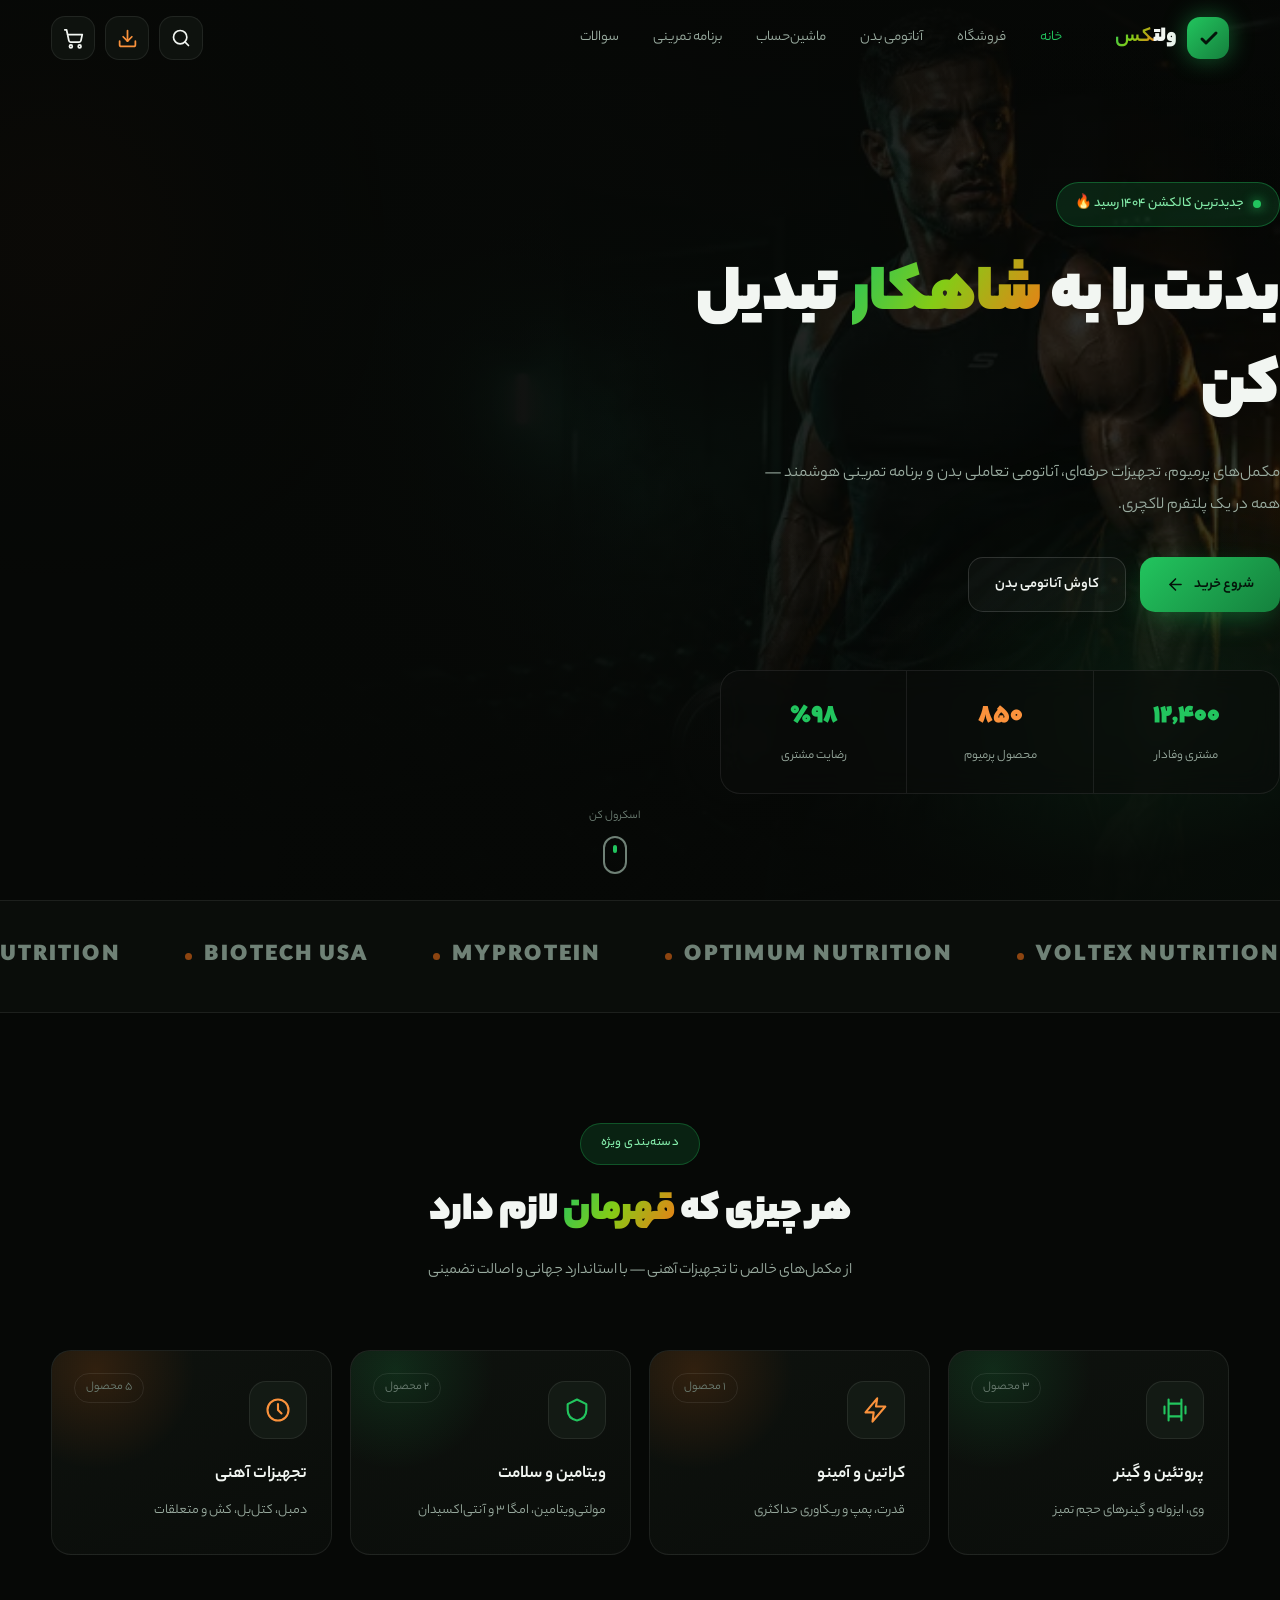
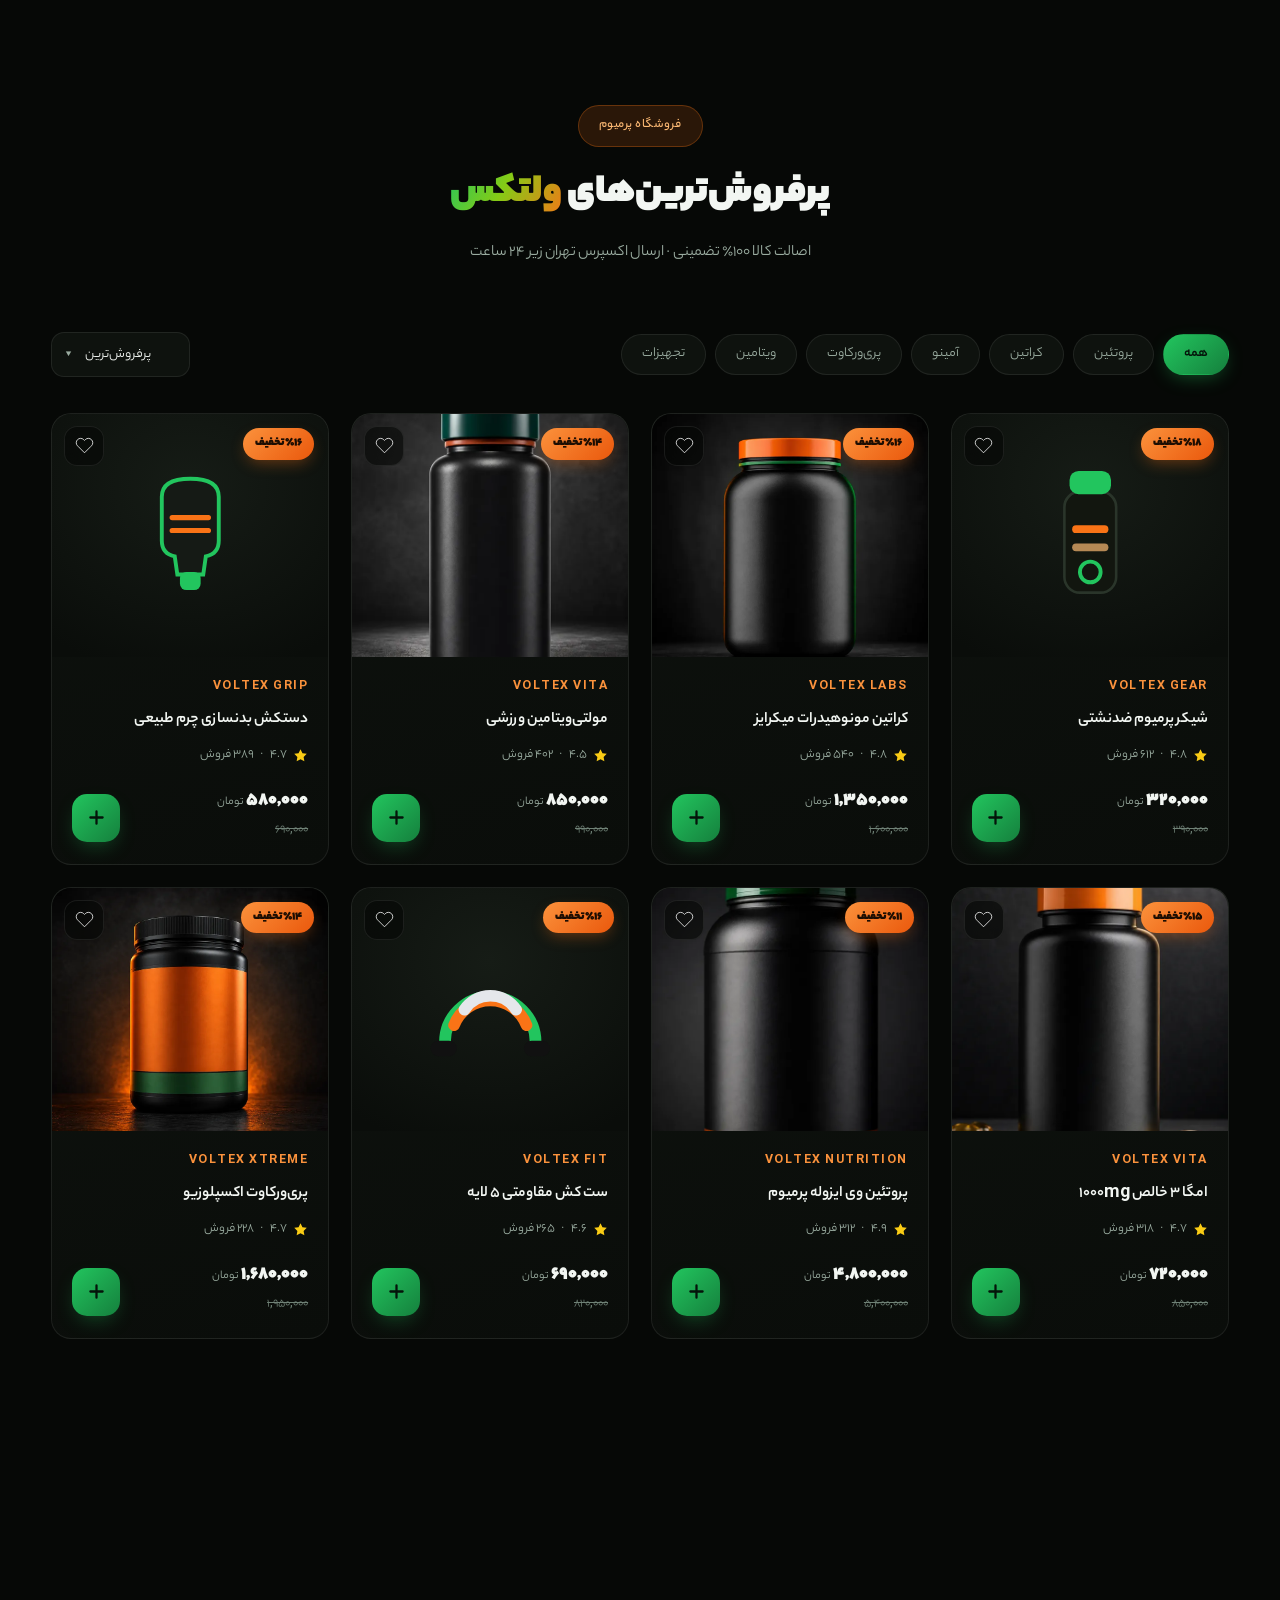
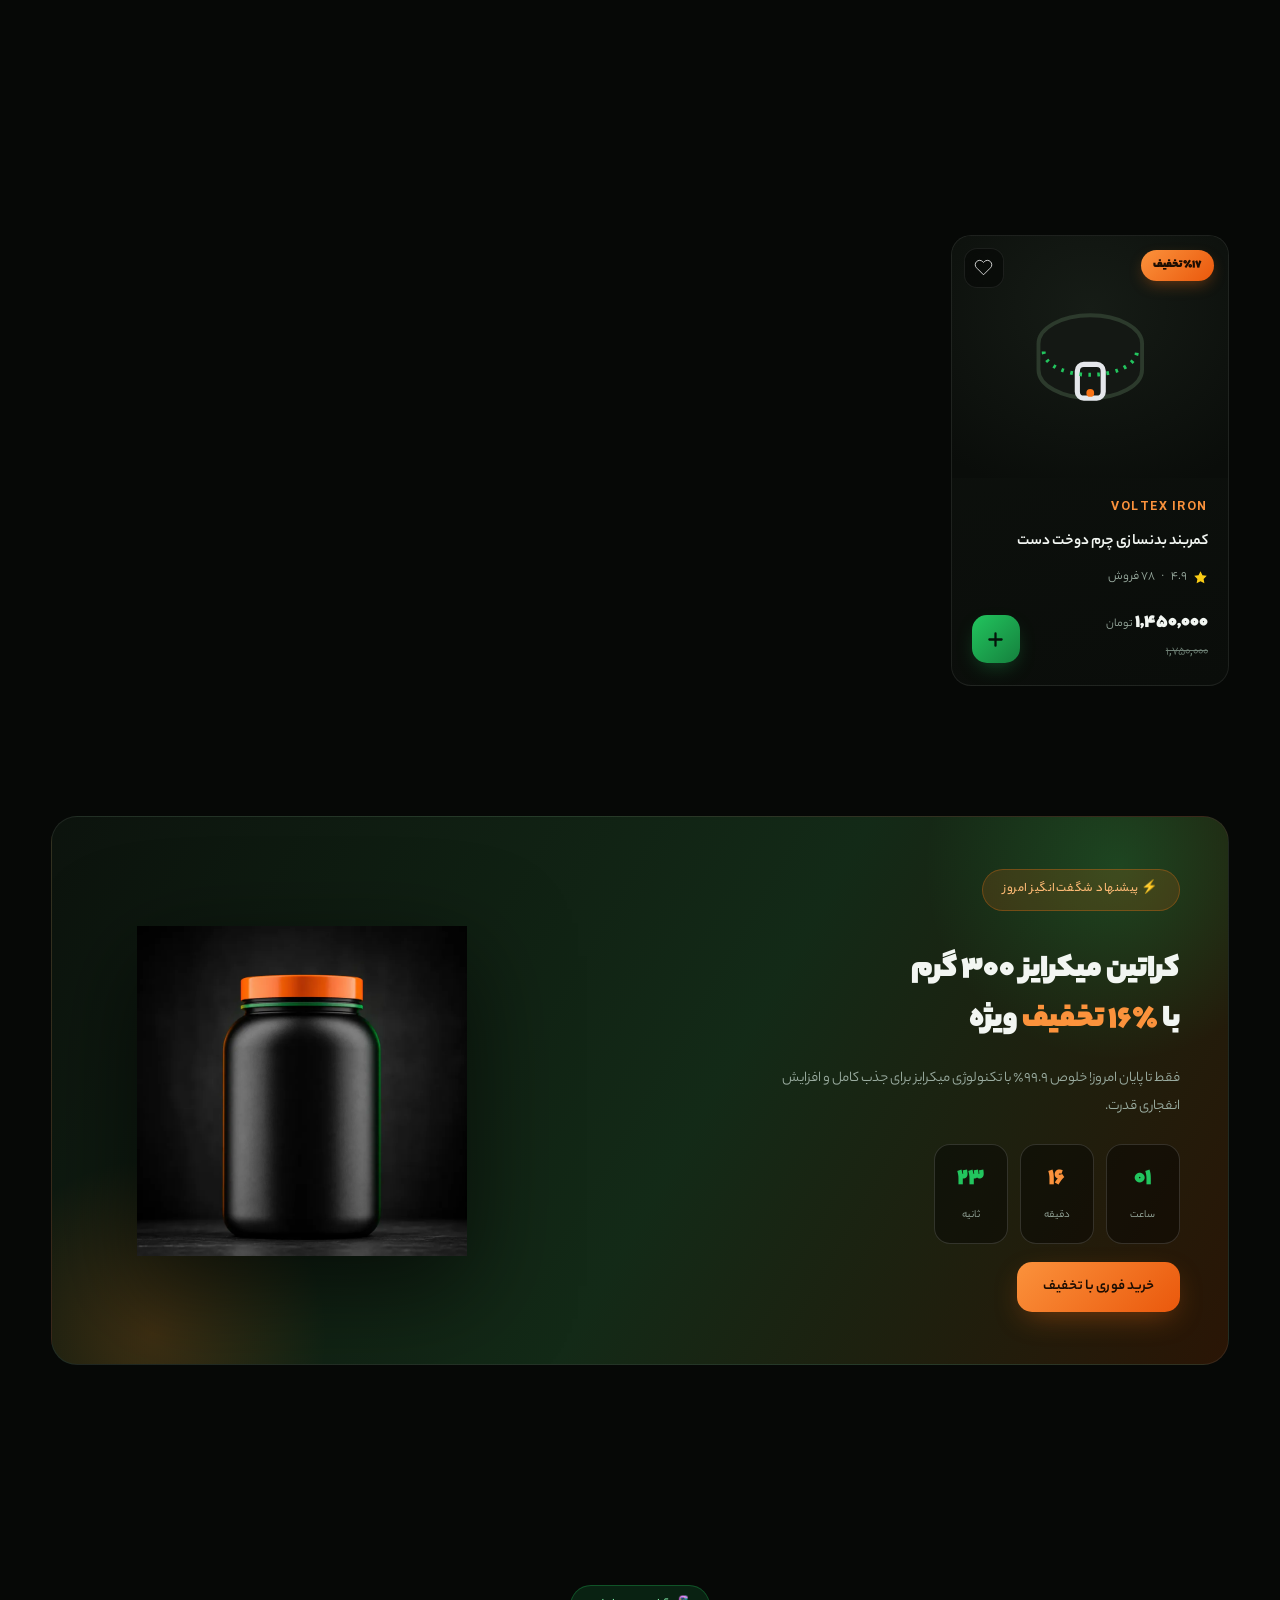
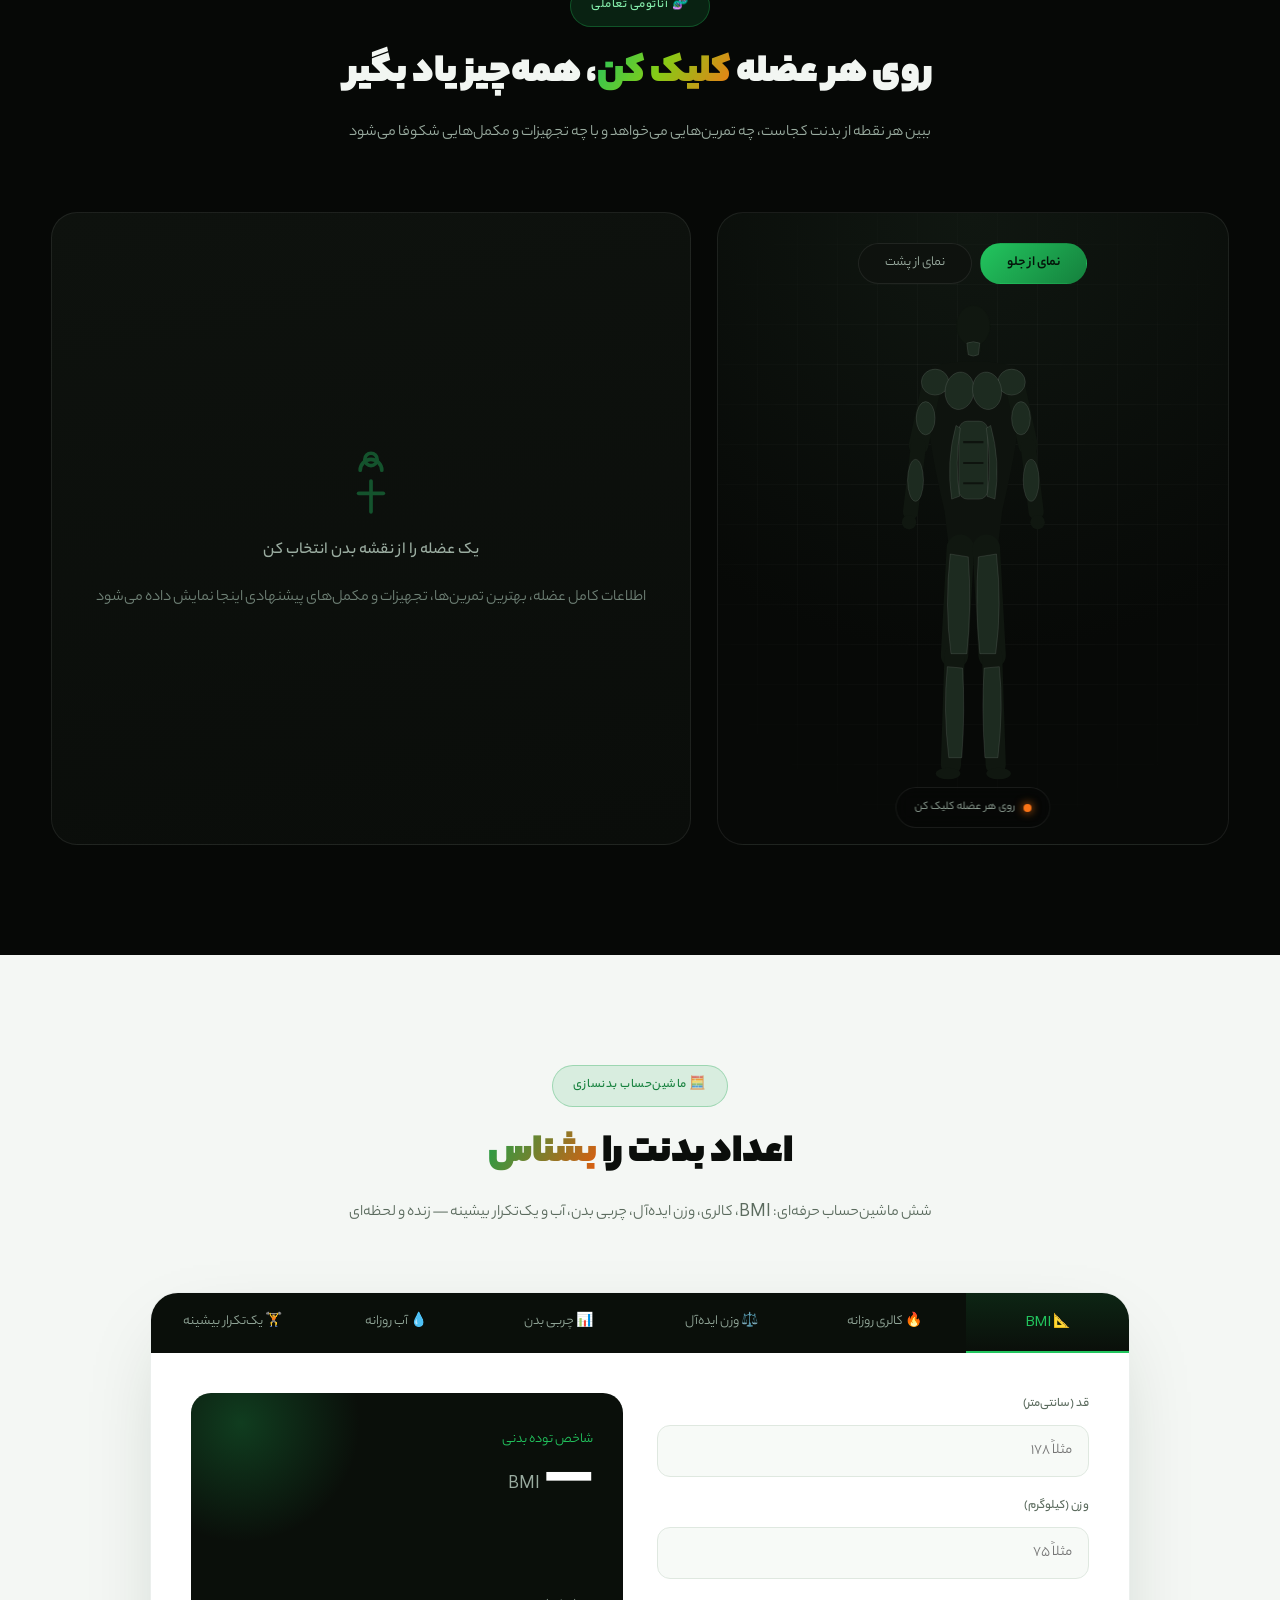
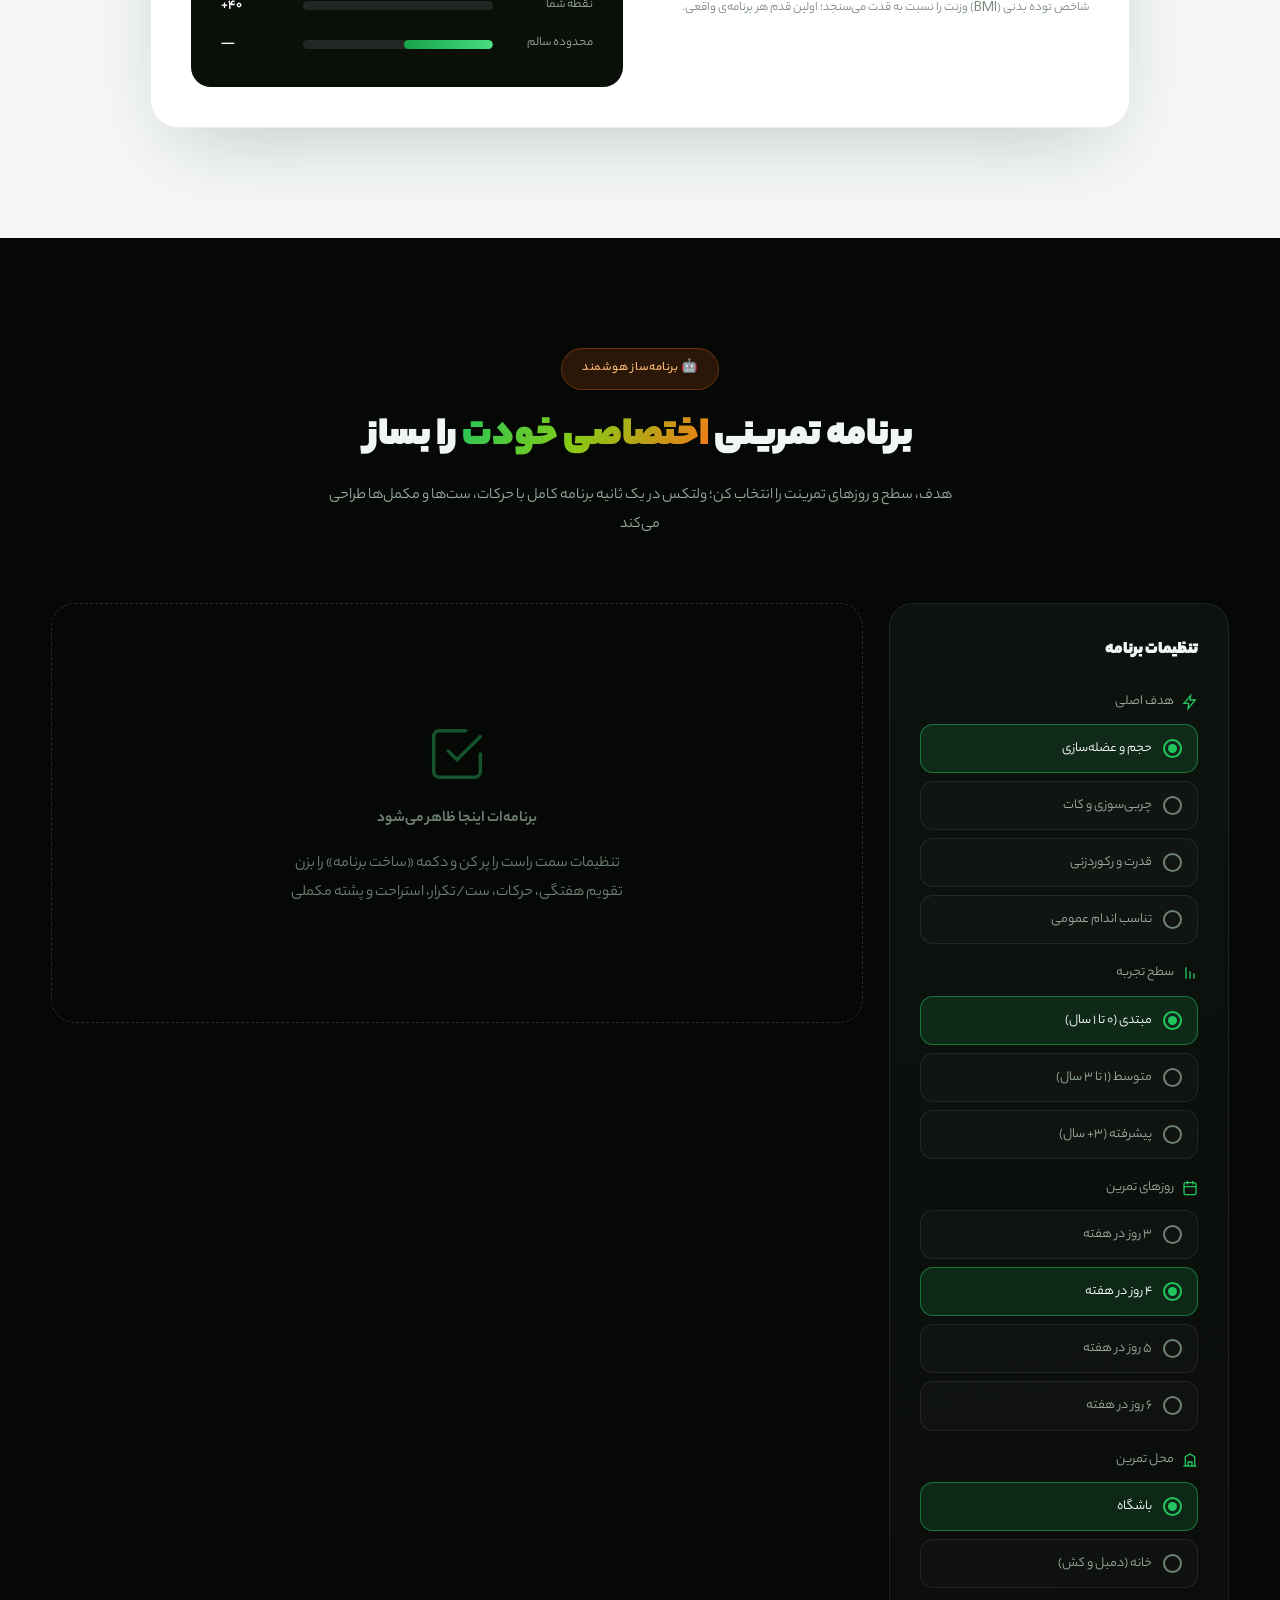
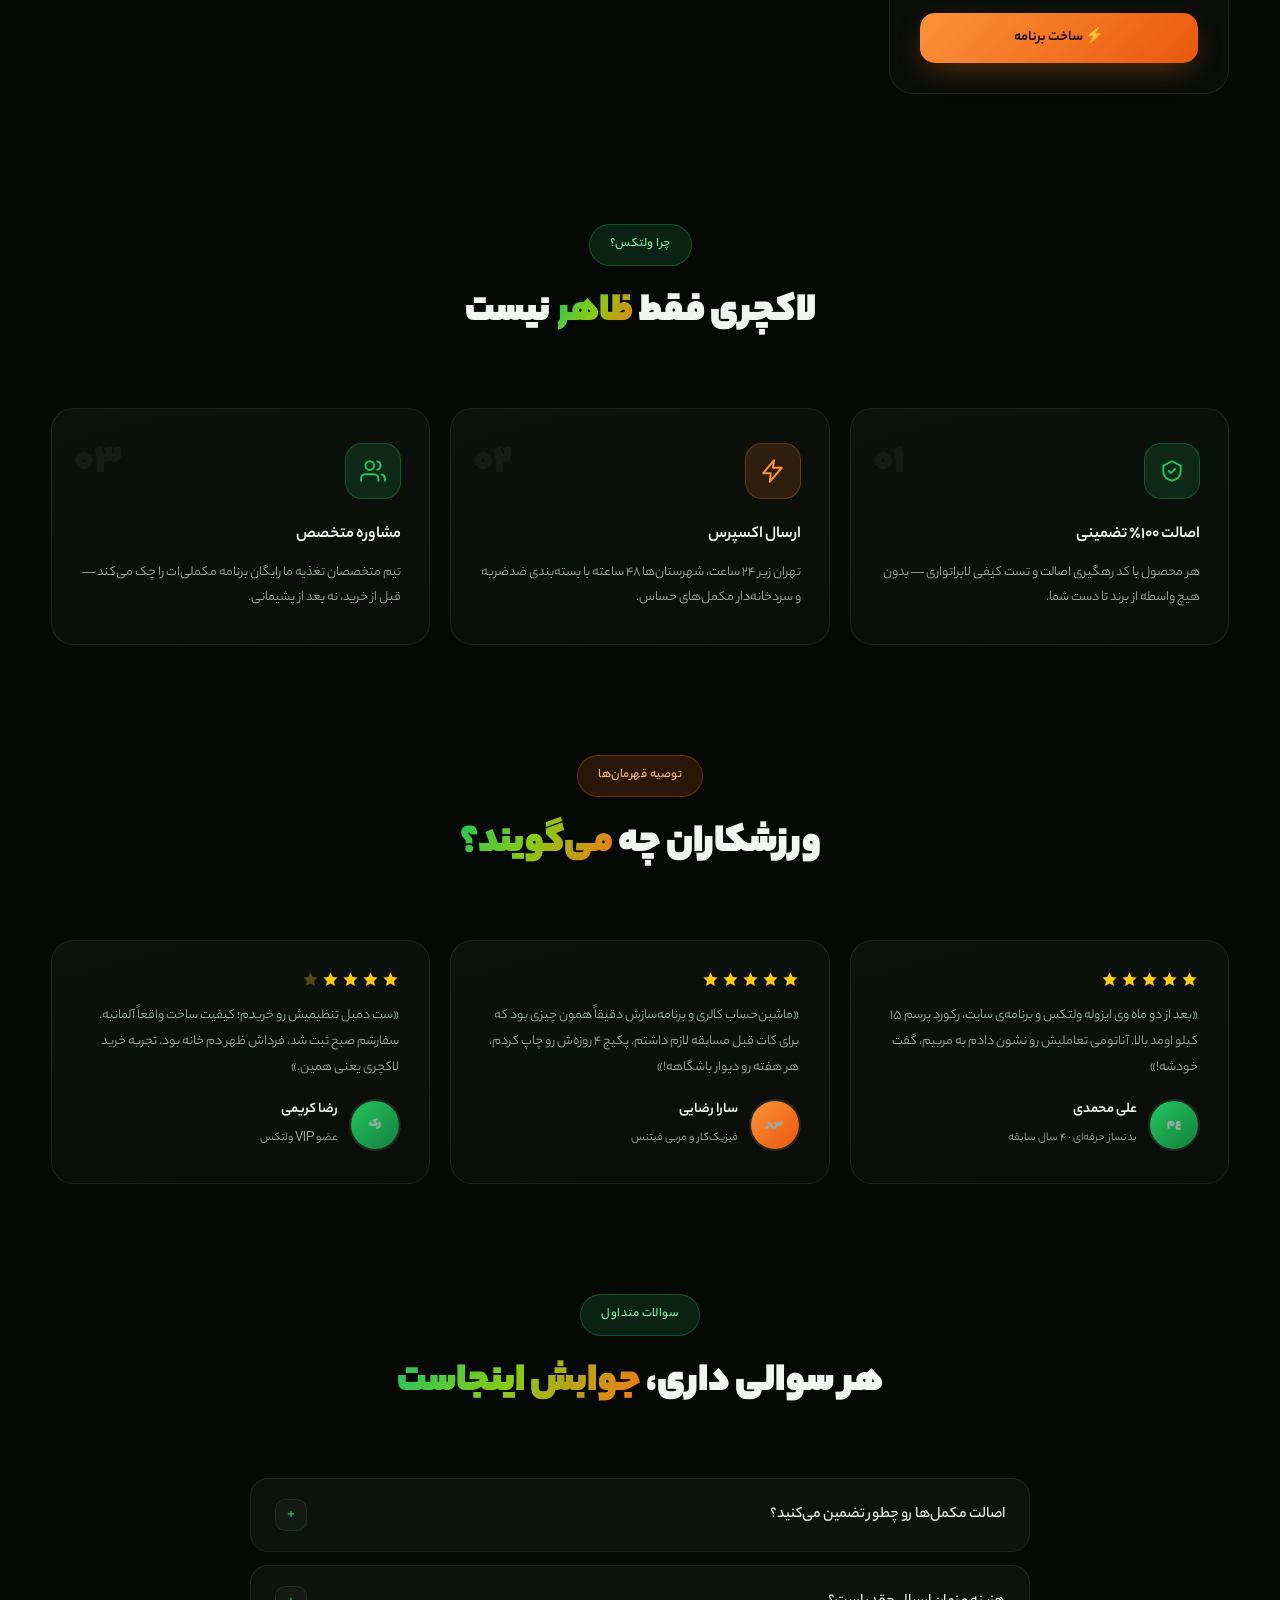
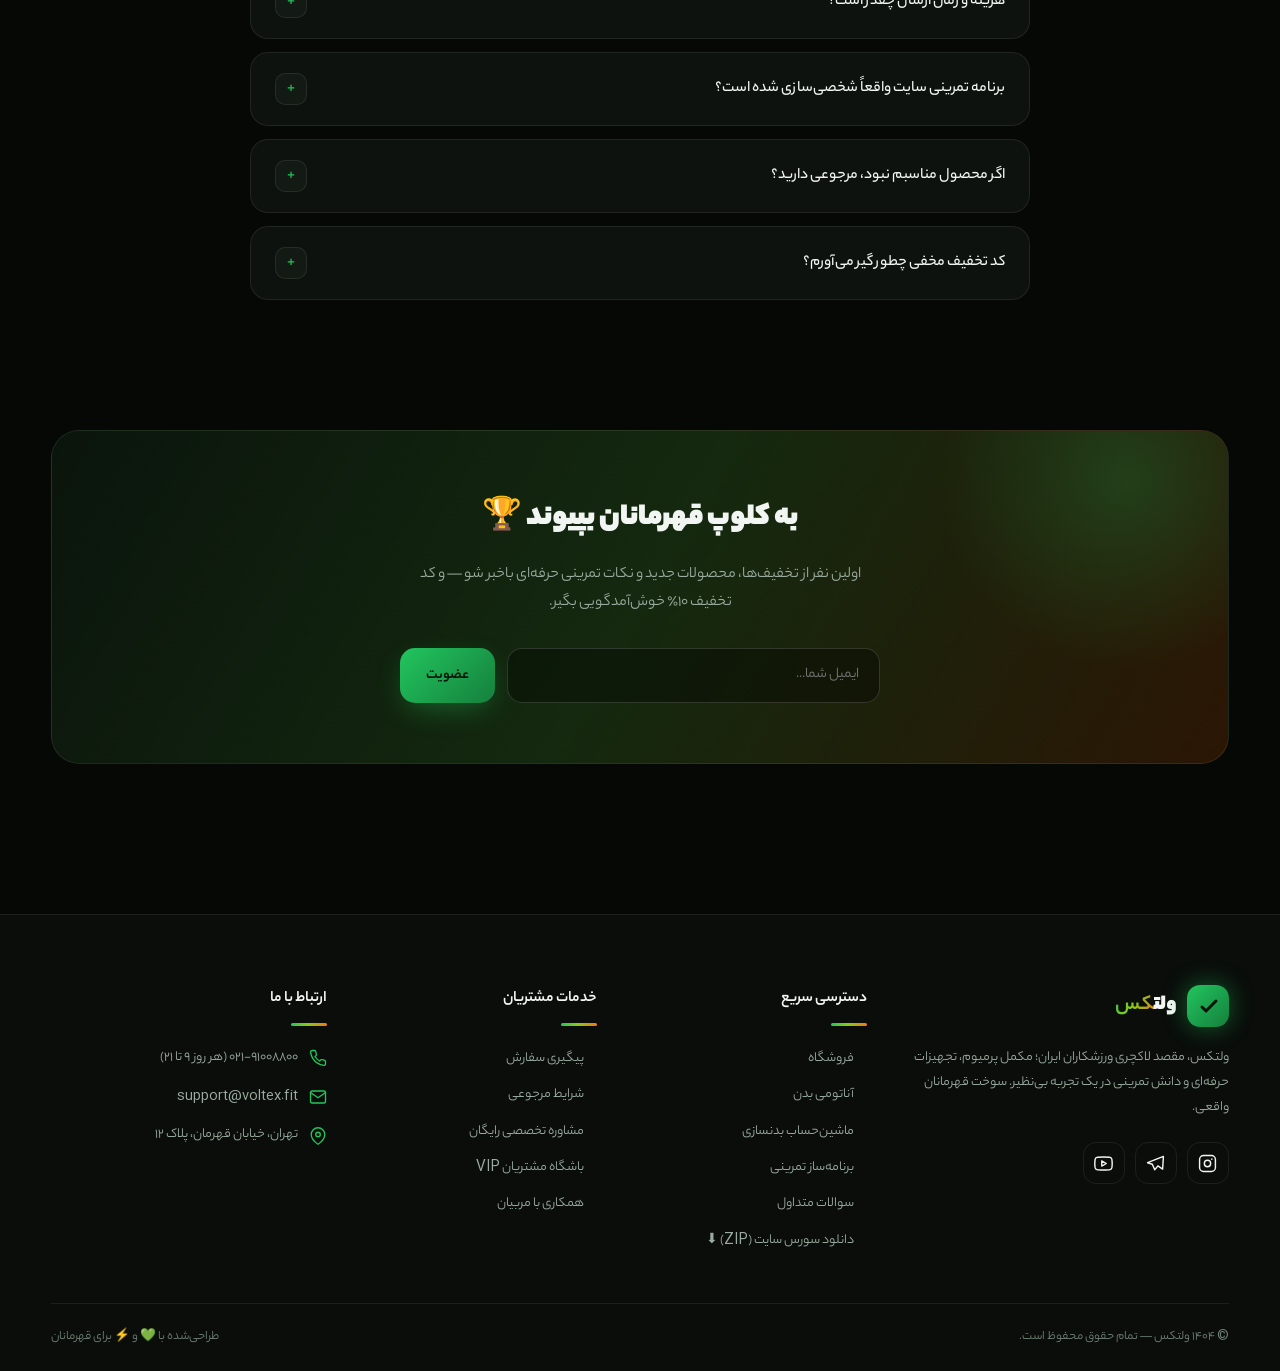
==== index.html @ 653de316 "first commit" ====
<!DOCTYPE html>
<html lang="fa" dir="rtl">
<head>
<meta charset="UTF-8">
<meta name="viewport" content="width=device-width, initial-scale=1.0">
<title>ولتکس | فروشگاه پرمیوم مکمل و لوازم ورزشی</title>
<meta name="description" content="ولتکس — سوخت قهرمانان واقعی. فروشگاه لاکچری مکمل، آناتومی تعاملی بدن، ماشین‌حساب بدنسازی و برنامه تمرینی هوشمند.">
<link rel="icon" href="data:image/svg+xml,<svg xmlns='http://www.w3.org/2000/svg' viewBox='0 0 100 100'><rect width='100' height='100' rx='24' fill='%2316a34a'/><path d='M30 50 L45 65 L72 35' stroke='%2304140a' stroke-width='10' fill='none' stroke-linecap='round' stroke-linejoin='round'/></svg>">
<link rel="stylesheet" href="css/styles.css">
</head>
<body>

<!-- لودر -->
<div id="loader">
  <div class="loader-logo"><span class="logo-mark"><svg viewBox="0 0 24 24" fill="none"><path d="M6 13l4 4L20 7" stroke="#04140a" stroke-width="3" stroke-linecap="round" stroke-linejoin="round"/></svg></span><span class="vx">VOLTEX</span></div>
  <div class="loader-bar"><i></i></div>
  <div class="loader-txt">سوخت قهرمانان واقعی</div>
</div>

<div id="scrollbar"></div>

<!-- ناوبار -->
<header>
  <nav class="nav container">
    <a href="#home" class="logo">
      <span class="logo-mark"><svg viewBox="0 0 24 24" fill="none"><path d="M6 13l4 4L20 7" stroke="#04140a" stroke-width="3" stroke-linecap="round" stroke-linejoin="round"/></svg></span>
      <span>ولت<b>کس</b></span>
    </a>
    <ul class="nav-links">
      <li><a href="#home" class="active">خانه</a></li>
      <li><a href="#shop">فروشگاه</a></li>
      <li><a href="#anatomy">آناتومی بدن</a></li>
      <li><a href="#calc">ماشین‌حساب</a></li>
      <li><a href="#program">برنامه تمرینی</a></li>
      <li><a href="#faq">سوالات</a></li>
    </ul>
    <div class="nav-actions">
      <div class="search-wrap" id="searchWrap">
        <input type="text" id="searchInput" placeholder="جستجوی محصول...">
        <button class="icon-btn" id="searchBtn" title="جستجو">
          <svg viewBox="0 0 24 24" fill="none" stroke-width="2" stroke-linecap="round"><circle cx="11" cy="11" r="8"/><path d="M21 21l-4.3-4.3"/></svg>
        </button>
      </div>
      <a class="icon-btn dl" href="voltex-website.zip" download="voltex-website.zip" title="دانلود سورس سایت (ZIP)">
        <svg viewBox="0 0 24 24" fill="none" stroke-width="2" stroke-linecap="round" stroke-linejoin="round"><path d="M21 15v4a2 2 0 01-2 2H5a2 2 0 01-2-2v-4"/><path d="M7 10l5 5 5-5"/><path d="M12 15V3"/></svg>
      </a>
      <button class="icon-btn" id="cartBtn" title="سبد خرید">
        <svg viewBox="0 0 24 24" fill="none" stroke-width="2" stroke-linecap="round" stroke-linejoin="round"><circle cx="9" cy="21" r="1.6"/><circle cx="19" cy="21" r="1.6"/><path d="M2.05 2.05h2l2.66 12.42a2 2 0 002 1.58h9.78a2 2 0 002-1.58l1.49-6.92H5.12"/></svg>
        <span class="badge" id="cartCount" style="display:none">۰</span>
      </button>
      <a href="#shop" class="btn btn-green btn-sm" style="display:none">شروع خرید</a>
    </div>
  </nav>
</header>

<!-- هیرو -->
<section class="hero" id="home">
  <div class="hero-bg">
    <img src="assets/img/hero.webp" alt="ورزشکار حرفه‌ای">
    <span class="orb orb-g"></span><span class="orb orb-o"></span>
  </div>
  <div class="hero-inner container">
    <div class="hero-content">
      <span class="hero-kicker"><span class="dot"></span> جدیدترین کالکشن ۱۴۰۴ رسید 🔥</span>
      <h1>بدنت را به <span class="grad">شاهکار</span> تبدیل کن</h1>
      <p>مکمل‌های پرمیوم، تجهیزات حرفه‌ای، آناتومی تعاملی بدن و برنامه تمرینی هوشمند — همه در یک پلتفرم لاکچری.</p>
      <div class="hero-cta">
        <a href="#shop" class="btn btn-green">شروع خرید
          <svg viewBox="0 0 24 24" fill="none" stroke-width="2" stroke-linecap="round"><path d="M19 12H5m7-7l-7 7 7 7"/></svg>
        </a>
        <a href="#anatomy" class="btn btn-ghost">کاوش آناتومی بدن</a>
      </div>
      <div class="hero-stats">
        <div class="hstat"><b data-n="12400">۰</b><span>مشتری وفادار</span></div>
        <div class="hstat"><b class="o" data-n="850">۰</b><span>محصول پرمیوم</span></div>
        <div class="hstat"><b data-n="98" data-suffix="٪">۰</b><span>رضایت مشتری</span></div>
      </div>
    </div>
  </div>
  <div class="scroll-hint"><span>اسکرول کن</span><i></i></div>
</section>

<!-- برندها -->
<div class="marquee-sec">
  <div class="marquee" id="brandMarquee"></div>
</div>

<!-- دسته‌بندی‌ها -->
<section class="sec" id="categories">
  <div class="container">
    <div class="sec-head rv">
      <span class="sec-tag tag-green">دسته‌بندی ویژه</span>
      <h2>هر چیزی که <span class="grad">قهرمان</span> لازم دارد</h2>
      <p>از مکمل‌های خالص تا تجهیزات آهنی — با استاندارد جهانی و اصالت تضمینی</p>
    </div>
    <div class="cats">
      <div class="cat-card rv" onclick="document.getElementById('shop').scrollIntoView({behavior:'smooth'})">
        <span class="count">۳ محصول</span>
        <div class="cat-ico"><svg viewBox="0 0 24 24" fill="none" stroke-width="1.8" stroke-linecap="round" stroke-linejoin="round"><path d="M6.5 6.5h11v11h-11zM3 9v6m18-6v6M6.5 3v18m11-18v18"/></svg></div>
        <h3>پروتئین و گینر</h3><p>وی، ایزوله و گینرهای حجم تمیز</p>
      </div>
      <div class="cat-card rv rv-d1" onclick="filterCat('creatine')">
        <span class="count">۱ محصول</span>
        <div class="cat-ico"><svg viewBox="0 0 24 24" fill="none" stroke-width="1.8" stroke-linecap="round" stroke-linejoin="round"><path d="M13 2L3 14h7l-1 8 11-13h-8l1-7z"/></svg></div>
        <h3>کراتین و آمینو</h3><p>قدرت، پمپ و ریکاوری حداکثری</p>
      </div>
      <div class="cat-card rv rv-d2" onclick="filterCat('vitamin')">
        <span class="count">۲ محصول</span>
        <div class="cat-ico"><svg viewBox="0 0 24 24" fill="none" stroke-width="1.8" stroke-linecap="round" stroke-linejoin="round"><path d="M12 3l8 4v5c0 5-3.5 8-8 9-4.5-1-8-4-8-9V7l8-4z"/></svg></div>
        <h3>ویتامین و سلامت</h3><p>مولتی‌ویتامین، امگا ۳ و آنتی‌اکسیدان</p>
      </div>
      <div class="cat-card rv rv-d3" onclick="filterCat('equipment')">
        <span class="count">۵ محصول</span>
        <div class="cat-ico"><svg viewBox="0 0 24 24" fill="none" stroke-width="1.8" stroke-linecap="round" stroke-linejoin="round"><circle cx="12" cy="12" r="9"/><path d="M12 7v5l3 3"/></svg></div>
        <h3>تجهیزات آهنی</h3><p>دمبل، کتل‌بل، کش و متعلقات</p>
      </div>
    </div>
  </div>
</section>

<!-- فروشگاه -->
<section class="sec" id="shop" style="padding-top:40px">
  <div class="container">
    <div class="sec-head rv">
      <span class="sec-tag tag-orange">فروشگاه پرمیوم</span>
      <h2>پرفروش‌ترین‌های <span class="grad">ولتکس</span></h2>
      <p>اصالت کالا ۱۰۰٪ تضمینی · ارسال اکسپرس تهران زیر ۲۴ ساعت</p>
    </div>
    <div class="shop-tools rv">
      <div class="chips">
        <button class="chip active" data-cat="all">همه</button>
        <button class="chip" data-cat="protein">پروتئین</button>
        <button class="chip" data-cat="creatine">کراتین</button>
        <button class="chip" data-cat="amino">آمینو</button>
        <button class="chip" data-cat="preworkout">پری‌ورکاوت</button>
        <button class="chip" data-cat="vitamin">ویتامین</button>
        <button class="chip" data-cat="equipment">تجهیزات</button>
      </div>
      <div class="sort-sel">
        <select id="sortSel">
          <option value="pop">پرفروش‌ترین</option>
          <option value="cheap">ارزان‌ترین</option>
          <option value="exp">گران‌ترین</option>
          <option value="off">بیشترین تخفیف</option>
        </select>
      </div>
    </div>
    <div class="products" id="productsGrid"></div>
  </div>
</section>

<!-- پیشنهاد شگفت‌انگیز -->
<section class="sec" id="deal" style="padding-top:20px">
  <div class="container">
    <div class="deal rv">
      <div class="deal-info">
        <span class="sec-tag tag-orange">⚡ پیشنهاد شگفت‌انگیز امروز</span>
        <h3>کراتین میکرایز ۳۰۰ گرم<br>با <span style="color:var(--orange-2)">٪۱۶ تخفیف</span> ویژه</h3>
        <p>فقط تا پایان امروز! خلوص ۹۹.۹٪ با تکنولوژی میکرایز برای جذب کامل و افزایش انفجاری قدرت.</p>
        <div class="countdown">
          <div class="cd-box"><b id="cdH">۰۰</b><span>ساعت</span></div>
          <div class="cd-box"><b id="cdM">۰۰</b><span>دقیقه</span></div>
          <div class="cd-box"><b id="cdS">۰۰</b><span>ثانیه</span></div>
        </div>
        <div><button class="btn btn-orange" onclick="addToCart('creatine')">خرید فوری با تخفیف</button></div>
      </div>
      <div class="deal-media"><img src="assets/img/p-creatine.webp" alt="کراتین میکرایز"></div>
    </div>
  </div>
</section>

<!-- آناتومی تعاملی -->
<section class="sec" id="anatomy">
  <div class="container">
    <div class="sec-head rv">
      <span class="sec-tag tag-green">🧬 آناتومی تعاملی</span>
      <h2>روی هر عضله <span class="grad">کلیک کن</span>، همه‌چیز یاد بگیر</h2>
      <p>ببین هر نقطه از بدنت کجاست، چه تمرین‌هایی می‌خواهد و با چه تجهیزات و مکمل‌هایی شکوفا می‌شود</p>
    </div>
    <div class="anat-wrap">
      <div class="anat-stage rv">
        <div class="anat-toggle">
          <button class="active" data-view="#bodyFront">نمای از جلو</button>
          <button data-view="#bodyBack">نمای از پشت</button>
        </div>
        <!-- بدن از جلو -->
        <div class="anat-body show" id="bodyFront">
          <svg viewBox="0 0 300 720" xmlns="http://www.w3.org/2000/svg">
            <!-- اندام‌های پایه -->
            <g fill="none" stroke="#101710" stroke-linecap="round">
              <ellipse cx="150" cy="44" rx="23" ry="28" fill="#101710"/>
              <rect x="140" y="66" width="20" height="20" rx="8" fill="#101710"/>
              <path d="M92,100 Q150,86 208,100 L214,165 Q210,215 190,300 L184,350 Q150,364 116,350 L110,300 Q90,215 86,165 Z" fill="#0e130e" stroke="none"/>
              <path d="M93,122 L74,210" stroke-width="27"/>
              <path d="M74,210 L63,302" stroke-width="21"/>
              <path d="M207,122 L226,210" stroke-width="27"/>
              <path d="M226,210 L237,302" stroke-width="21"/>
              <circle cx="61" cy="316" r="10" fill="#101710" stroke="none"/>
              <circle cx="239" cy="316" r="10" fill="#101710" stroke="none"/>
              <path d="M132,352 L124,500" stroke-width="38"/>
              <path d="M168,352 L176,500" stroke-width="38"/>
              <path d="M124,500 L119,652" stroke-width="28"/>
              <path d="M176,500 L181,652" stroke-width="28"/>
              <ellipse cx="115" cy="664" rx="17" ry="8" fill="#101710" stroke="none"/>
              <ellipse cx="185" cy="664" rx="17" ry="8" fill="#101710" stroke="none"/>
            </g>
            <!-- عضلات قابل کلیک -->
            <g class="mgrp" data-m="head"><path d="M141,68 Q150,64 159,68 L157,84 Q150,88 143,84 Z"/></g>
            <g class="mgrp" data-m="delts"><ellipse cx="97" cy="122" rx="19" ry="18"/><ellipse cx="203" cy="122" rx="19" ry="18"/></g>
            <g class="mgrp" data-m="chest"><ellipse cx="131" cy="134" rx="20" ry="26" transform="rotate(8 131 134)"/><ellipse cx="169" cy="134" rx="20" ry="26" transform="rotate(-8 169 134)"/></g>
            <g class="mgrp" data-m="biceps"><ellipse cx="84" cy="172" rx="13" ry="23"/><ellipse cx="216" cy="172" rx="13" ry="23"/></g>
            <g class="mgrp" data-m="forearms"><ellipse cx="70" cy="258" rx="11" ry="29"/><ellipse cx="230" cy="258" rx="11" ry="29"/></g>
            <g class="mgrp" data-m="abs"><rect x="130" y="176" width="40" height="108" rx="12"/><path d="M136 205 h28 M136 234 h28 M136 262 h28" stroke="#0e130e" stroke-width="3" fill="none"/></g>
            <g class="mgrp" data-m="obliques"><path d="M126,182 Q112,232 120,284 L131,280 Q124,234 132,186 Z"/><path d="M174,182 Q188,232 180,284 L169,280 Q176,234 168,186 Z"/></g>
            <g class="mgrp" data-m="quads"><path d="M118,360 Q110,432 119,498 L141,498 Q148,432 143,364 Z"/><path d="M182,360 Q190,432 181,498 L159,498 Q152,432 157,364 Z"/></g>
            <g class="mgrp" data-m="calves"><path d="M114,516 Q108,575 116,642 L134,642 Q139,575 135,518 Z"/><path d="M186,516 Q192,575 184,642 L166,642 Q161,575 165,518 Z"/></g>
          </svg>
        </div>
        <!-- بدن از پشت -->
        <div class="anat-body" id="bodyBack">
          <svg viewBox="0 0 300 720" xmlns="http://www.w3.org/2000/svg">
            <g fill="none" stroke="#101710" stroke-linecap="round">
              <ellipse cx="150" cy="44" rx="23" ry="28" fill="#101710"/>
              <rect x="140" y="66" width="20" height="20" rx="8" fill="#101710"/>
              <path d="M92,100 Q150,86 208,100 L214,165 Q210,215 190,300 L184,350 Q150,364 116,350 L110,300 Q90,215 86,165 Z" fill="#0e130e" stroke="none"/>
              <path d="M93,122 L74,210" stroke-width="27"/>
              <path d="M74,210 L63,302" stroke-width="21"/>
              <path d="M207,122 L226,210" stroke-width="27"/>
              <path d="M226,210 L237,302" stroke-width="21"/>
              <circle cx="61" cy="316" r="10" fill="#101710" stroke="none"/>
              <circle cx="239" cy="316" r="10" fill="#101710" stroke="none"/>
              <path d="M132,352 L124,500" stroke-width="38"/>
              <path d="M168,352 L176,500" stroke-width="38"/>
              <path d="M124,500 L119,652" stroke-width="28"/>
              <path d="M176,500 L181,652" stroke-width="28"/>
              <ellipse cx="115" cy="664" rx="17" ry="8" fill="#101710" stroke="none"/>
              <ellipse cx="185" cy="664" rx="17" ry="8" fill="#101710" stroke="none"/>
            </g>
            <g class="mgrp" data-m="traps"><path d="M150,70 L106,100 L140,132 L150,152 L160,132 L194,100 Z"/></g>
            <g class="mgrp" data-m="delts"><ellipse cx="97" cy="122" rx="19" ry="18"/><ellipse cx="203" cy="122" rx="19" ry="18"/></g>
            <g class="mgrp" data-m="lats"><path d="M150,156 Q118,150 107,170 L114,222 Q130,246 150,254 Q170,246 186,222 L193,170 Q182,150 150,156 Z"/></g>
            <g class="mgrp" data-m="triceps"><ellipse cx="84" cy="176" rx="13" ry="25"/><ellipse cx="216" cy="176" rx="13" ry="25"/></g>
            <g class="mgrp" data-m="forearms"><ellipse cx="70" cy="258" rx="11" ry="29"/><ellipse cx="230" cy="258" rx="11" ry="29"/></g>
            <g class="mgrp" data-m="lowerback"><rect x="132" y="248" width="36" height="46" rx="12"/></g>
            <g class="mgrp" data-m="glutes"><ellipse cx="130" cy="324" rx="22" ry="24"/><ellipse cx="170" cy="324" rx="22" ry="24"/></g>
            <g class="mgrp" data-m="hamstrings"><path d="M118,364 Q110,436 119,500 L141,500 Q148,436 143,368 Z"/><path d="M182,364 Q190,436 181,500 L159,500 Q152,436 157,368 Z"/></g>
            <g class="mgrp" data-m="calves"><path d="M112,516 Q105,578 114,646 L136,646 Q141,576 135,518 Z"/><path d="M188,516 Q195,578 186,646 L164,646 Q159,576 165,518 Z"/></g>
          </svg>
        </div>
        <div class="anat-hint"><span class="dot"></span> روی هر عضله کلیک کن</div>
      </div>

      <div class="anat-panel rv rv-d1">
        <div class="ap-empty">
          <svg viewBox="0 0 24 24" fill="none" stroke-width="1.2" stroke-linecap="round" stroke-linejoin="round"><path d="M15.5 8.5a3.5 3.5 0 10-7 0"/><path d="M12 12v10"/><path d="M8 16h8"/><circle cx="12" cy="5" r="2"/></svg>
          <h4>یک عضله را از نقشه بدن انتخاب کن</h4>
          <p>اطلاعات کامل عضله، بهترین تمرین‌ها، تجهیزات و مکمل‌های پیشنهادی اینجا نمایش داده می‌شود</p>
        </div>
        <div id="apContent" style="display:none;flex-direction:column"></div>
      </div>
    </div>
  </div>
</section>

<!-- ماشین‌حساب -->
<section class="sec calc-sec" id="calc">
  <div class="container">
    <div class="sec-head rv">
      <span class="sec-tag tag-green" style="background:rgba(22,163,74,.12);color:#15803d;border-color:rgba(22,163,74,.3)">🧮 ماشین‌حساب بدنسازی</span>
      <h2>اعداد بدنت را <span style="background:linear-gradient(120deg,#16a34a,#ea580c);-webkit-background-clip:text;background-clip:text;color:transparent">بشناس</span></h2>
      <p>شش ماشین‌حساب حرفه‌ای: BMI، کالری، وزن ایده‌آل، چربی بدن، آب و یک‌تکرار بیشینه — زنده و لحظه‌ای</p>
    </div>
    <div class="calc-shell rv">
      <div class="calc-tabs">
        <button class="calc-tab active" data-pane="#pane-bmi">📐 BMI</button>
        <button class="calc-tab" data-pane="#pane-cal">🔥 کالری روزانه</button>
        <button class="calc-tab" data-pane="#pane-iw">⚖️ وزن ایده‌آل</button>
        <button class="calc-tab" data-pane="#pane-bf">📊 چربی بدن</button>
        <button class="calc-tab" data-pane="#pane-wa">💧 آب روزانه</button>
        <button class="calc-tab" data-pane="#pane-rm">🏋️ یک‌تکرار بیشینه</button>
      </div>
      <div class="calc-body">

        <!-- BMI -->
        <div class="calc-pane show" id="pane-bmi">
          <div class="calc-grid">
            <div>
              <div class="field"><label>قد (سانتی‌متر)</label><input type="number" id="bmiH" placeholder="مثلاً ۱۷۸" min="100" max="230"></div>
              <div class="field"><label>وزن (کیلوگرم)</label><input type="number" id="bmiW" placeholder="مثلاً ۷۵" min="30" max="250"></div>
              <p style="font-size:.8rem;color:#7a8a7d">شاخص توده بدنی (BMI) وزنت را نسبت به قدت می‌سنجد؛ اولین قدم هر برنامه‌ی واقعی.</p>
            </div>
            <div class="calc-result">
              <div class="cr-label">شاخص توده بدنی</div>
              <div class="cr-val num"><span id="bmiVal">—</span> <small>BMI</small></div>
              <span class="cr-badge b-green" id="bmiCat" style="visibility:hidden">—</span>
              <div class="cr-bars">
                <div class="cr-row"><span>نقطه شما</span><div class="cr-track"><div class="cr-fill" id="bmiFill" style="background:var(--grad-mix)"></div></div><b>۴۰+</b></div>
                <div class="cr-row"><span>محدوده سالم</span><div class="cr-track"><div class="cr-fill" style="width:47%;background:linear-gradient(90deg,#16a34a,#4ade80)"></div></div><b id="bmiIdeal">—</b></div>
              </div>
            </div>
          </div>
        </div>

        <!-- کالری -->
        <div class="calc-pane" id="pane-cal">
          <div class="calc-grid">
            <div>
              <div class="field"><label>جنسیت</label>
                <div class="seg">
                  <button id="calMale" class="active" data-group="cal">آقا</button>
                  <button id="calFemale" data-group="cal">خانم</button>
                </div>
              </div>
              <div class="field"><label>سن</label><input type="number" id="calA" placeholder="مثلاً ۲۵" min="12" max="90"></div>
              <div class="field"><label>قد (سانتی‌متر)</label><input type="number" id="calH" placeholder="مثلاً ۱۷۸"></div>
              <div class="field"><label>وزن (کیلوگرم)</label><input type="number" id="calW" placeholder="مثلاً ۷۵"></div>
              <div class="field"><label>سطح فعالیت</label><select id="actSel"></select></div>
            </div>
            <div class="calc-result">
              <div class="cr-label">متابولیسم پایه (BMR)</div>
              <div class="cr-val num"><span id="bmrVal">—</span> <small>کالری/روز</small></div>
              <div class="cr-label" style="margin-top:16px">نیاز روزانه (TDEE)</div>
              <div class="cr-val num"><span id="tdeeVal">—</span> <small>کالری/روز</small></div>
              <div class="cr-bars">
                <div class="cr-row"><span>چربی‌سوزی</span><div class="cr-track"><div class="cr-fill" id="cutFill" style="background:linear-gradient(90deg,#ea580c,#fb923c)"></div></div><b id="cutKcal">—</b></div>
                <div class="cr-row"><span>نگهداشت</span><div class="cr-track"><div class="cr-fill" id="keepFill" style="background:linear-gradient(90deg,#16a34a,#4ade80)"></div></div><b id="keepKcal">—</b></div>
                <div class="cr-row"><span>حجم‌گیری</span><div class="cr-track"><div class="cr-fill" id="bulkFill" style="background:linear-gradient(90deg,#0ea5e9,#38bdf8)"></div></div><b id="bulkKcal">—</b></div>
              </div>
            </div>
          </div>
        </div>

        <!-- وزن ایده‌آل -->
        <div class="calc-pane" id="pane-iw">
          <div class="calc-grid">
            <div>
              <div class="field"><label>جنسیت</label>
                <div class="seg">
                  <button id="iwMale" class="active" data-group="iw">آقا</button>
                  <button id="iwFemale" data-group="iw">خانم</button>
                </div>
              </div>
              <div class="field"><label>قد (سانتی‌متر)</label><input type="number" id="iwH" placeholder="مثلاً ۱۷۸"></div>
              <p style="font-size:.8rem;color:#7a8a7d">بر اساس فرمول علمی دِواین؛ با محدوده سالم BMI هم مقایسه کن.</p>
            </div>
            <div class="calc-result">
              <div class="cr-label">وزن ایده‌آل شما</div>
              <div class="cr-val num"><span id="iwVal">—</span> <small>کیلوگرم</small></div>
              <span class="cr-badge b-green">محدوده سالم: <span id="iwRange">—</span></span>
              <p style="font-size:.82rem;color:var(--muted);margin-top:16px">وزن ایده‌آل فقط یک عدد نیست؛ ترکیب بدن (درصد عضله و چربی) مهم‌تر از عدد ترازوست.</p>
            </div>
          </div>
        </div>

        <!-- چربی بدن -->
        <div class="calc-pane" id="pane-bf">
          <div class="calc-grid">
            <div>
              <div class="field"><label>جنسیت</label>
                <div class="seg">
                  <button id="bfMale" class="active" data-group="bf">آقا</button>
                  <button id="bfFemale" data-group="bf">خانم</button>
                </div>
              </div>
              <div class="field"><label>قد (سانتی‌متر)</label><input type="number" id="bfH" placeholder="۱۷۸"></div>
              <div class="field"><label>دور گردن (سانتی‌متر)</label><input type="number" id="bfNeck" placeholder="۳۸"></div>
              <div class="field"><label>دور شکم/کمر (سانتی‌متر)</label><input type="number" id="bfWaist" placeholder="۸۵"></div>
              <div class="field" id="bfHipRow"><label>دور باسن — خانم‌ها (سانتی‌متر)</label><input type="number" id="bfHip" placeholder="۹۵"></div>
            </div>
            <div class="calc-result">
              <div class="cr-label">درصد چربی بدن (روش نیروی دریایی آمریکا)</div>
              <div class="cr-val num"><span id="bfVal">—</span></div>
              <span class="cr-badge b-green" id="bfCat">—</span>
              <p style="font-size:.82rem;color:var(--muted);margin-top:16px">متر را در حالت عادی، بدون فشار به پوست و هم‌تراز زمین بگیرید.</p>
            </div>
          </div>
        </div>

        <!-- آب -->
        <div class="calc-pane" id="pane-wa">
          <div class="calc-grid">
            <div>
              <div class="field"><label>وزن (کیلوگرم)</label><input type="number" id="waW" placeholder="۷۵"></div>
              <div class="field"><label>ساعت تمرین در روز</label><input type="number" id="waEx" placeholder="۱.۵" step="0.5"></div>
              <p style="font-size:.8rem;color:#7a8a7d">آب، مکمل اصلی ریکاوری و پمپ عضلانی است؛ ۳۵ میلی‌لیتر به ازای هر کیلو وزن + جبران عرق تمرین.</p>
            </div>
            <div class="calc-result">
              <div class="cr-label">آب موردنیاز روزانه</div>
              <div class="cr-val num"><span id="waVal">—</span> <small>لیتر</small></div>
              <span class="cr-badge b-green">معادل <span id="waGlasses">—</span> لیوان ۲۵۰ میلی‌لیتری</span>
            </div>
          </div>
        </div>

        <!-- 1RM -->
        <div class="calc-pane" id="pane-rm">
          <div class="calc-grid">
            <div>
              <div class="field"><label>وزنه‌ای که بلند می‌کنی (کیلوگرم)</label><input type="number" id="rmW" placeholder="۱۰۰"></div>
              <div class="field"><label>تعداد تکرار تمیز</label><input type="number" id="rmR" placeholder="۵" min="1" max="15"></div>
              <p style="font-size:.8rem;color:#7a8a7d">فرمول اِپلی: تخمین علمی رکورد یک‌تکرارت بدون ریسک تست واقعی.</p>
            </div>
            <div class="calc-result">
              <div class="cr-label">رکورد یک‌تکرار بیشینه (1RM)</div>
              <div class="cr-val num"><span id="rmVal">—</span></div>
              <table class="rm-table num" id="rmTable"></table>
            </div>
          </div>
        </div>

      </div>
    </div>
  </div>
</section>

<!-- برنامه تمرینی -->
<section class="sec" id="program">
  <div class="container">
    <div class="sec-head rv">
      <span class="sec-tag tag-orange">🤖 برنامه‌ساز هوشمند</span>
      <h2>برنامه تمرینی <span class="grad">اختصاصی خودت</span> را بساز</h2>
      <p>هدف، سطح و روزهای تمرینت را انتخاب کن؛ ولتکس در یک ثانیه برنامه کامل با حرکات، ست‌ها و مکمل‌ها طراحی می‌کند</p>
    </div>
    <div class="prog-wrap">
      <div class="prog-form rv">
        <h3>تنظیمات برنامه</h3>
        <div class="pf-field">
          <label><svg viewBox="0 0 24 24" fill="none" stroke-width="2" stroke-linecap="round"><path d="M13 2L3 14h7l-1 8 11-13h-8l1-7z"/></svg> هدف اصلی</label>
          <div class="pf-opts" id="goalSel">
            <label class="pf-opt active"><input type="radio" name="goal" value="muscle" checked><span class="radio"></span>حجم و عضله‌سازی</label>
            <label class="pf-opt"><input type="radio" name="goal" value="fat"><span class="radio"></span>چربی‌سوزی و کات</label>
            <label class="pf-opt"><input type="radio" name="goal" value="strength"><span class="radio"></span>قدرت و رکوردزنی</label>
            <label class="pf-opt"><input type="radio" name="goal" value="fitness"><span class="radio"></span>تناسب اندام عمومی</label>
          </div>
        </div>
        <div class="pf-field">
          <label><svg viewBox="0 0 24 24" fill="none" stroke-width="2" stroke-linecap="round"><path d="M12 20V10m-6 10V4m12 16v-7"/></svg> سطح تجربه</label>
          <div class="pf-opts" id="levelSel">
            <label class="pf-opt active"><input type="radio" name="level" value="beginner" checked><span class="radio"></span>مبتدی (۰ تا ۱ سال)</label>
            <label class="pf-opt"><input type="radio" name="level" value="inter"><span class="radio"></span>متوسط (۱ تا ۳ سال)</label>
            <label class="pf-opt"><input type="radio" name="level" value="adv"><span class="radio"></span>پیشرفته (۳+ سال)</label>
          </div>
        </div>
        <div class="pf-field">
          <label><svg viewBox="0 0 24 24" fill="none" stroke-width="2" stroke-linecap="round"><rect x="3" y="4" width="18" height="18" rx="3"/><path d="M16 2v4M8 2v4M3 10h18"/></svg> روزهای تمرین</label>
          <div class="pf-opts" id="daysSel">
            <label class="pf-opt"><input type="radio" name="days" value="3"><span class="radio"></span>۳ روز در هفته</label>
            <label class="pf-opt active"><input type="radio" name="days" value="4" checked><span class="radio"></span>۴ روز در هفته</label>
            <label class="pf-opt"><input type="radio" name="days" value="5"><span class="radio"></span>۵ روز در هفته</label>
            <label class="pf-opt"><input type="radio" name="days" value="6"><span class="radio"></span>۶ روز در هفته</label>
          </div>
        </div>
        <div class="pf-field">
          <label><svg viewBox="0 0 24 24" fill="none" stroke-width="2" stroke-linecap="round"><path d="M3 21h18M5 21V7l7-4 7 4v14M9 21v-6h6v6"/></svg> محل تمرین</label>
          <div class="pf-opts" id="placeSel">
            <label class="pf-opt active"><input type="radio" name="place" value="gym" checked><span class="radio"></span>باشگاه</label>
            <label class="pf-opt"><input type="radio" name="place" value="home"><span class="radio"></span>خانه (دمبل و کش)</label>
          </div>
        </div>
        <button class="btn btn-orange" id="genPlan" style="width:100%;margin-top:8px">⚡ ساخت برنامه</button>
      </div>
      <div class="prog-out rv rv-d1">
        <div class="prog-empty" id="progEmpty">
          <svg viewBox="0 0 24 24" fill="none" stroke-width="1.2" stroke-linecap="round" stroke-linejoin="round"><path d="M9 11l3 3 8-8"/><path d="M20 12v6a2 2 0 01-2 2H6a2 2 0 01-2-2V6a2 2 0 012-2h9"/></svg>
          <h4>برنامه‌ات اینجا ظاهر می‌شود</h4>
          <p>تنظیمات سمت راست را پر کن و دکمه «ساخت برنامه» را بزن<br>تقویم هفتگی، حرکات، ست/تکرار، استراحت و پشته مکملی</p>
        </div>
        <div class="prog-plan" id="progPlan"></div>
      </div>
    </div>
  </div>
</section>

<!-- چرا ولتکس -->
<section class="sec" id="why" style="padding-top:20px">
  <div class="container">
    <div class="sec-head rv">
      <span class="sec-tag tag-green">چرا ولتکس؟</span>
      <h2>لاکچری فقط <span class="grad">ظاهر</span> نیست</h2>
    </div>
    <div class="why">
      <div class="why-card rv"><span class="n">۰۱</span>
        <div class="why-ico"><svg viewBox="0 0 24 24" fill="none" stroke-width="1.8" stroke-linecap="round" stroke-linejoin="round"><path d="M12 3l8 4v5c0 5-3.5 8-8 9-4.5-1-8-4-8-9V7l8-4z"/><path d="M9 12l2 2 4-4"/></svg></div>
        <h3>اصالت ۱۰۰٪ تضمینی</h3><p>هر محصول با کد رهگیری اصالت و تست کیفی لابراتواری — بدون هیچ واسطه از برند تا دست شما.</p>
      </div>
      <div class="why-card rv rv-d1"><span class="n">۰۲</span>
        <div class="why-ico"><svg viewBox="0 0 24 24" fill="none" stroke-width="1.8" stroke-linecap="round" stroke-linejoin="round"><path d="M13 2L3 14h7l-1 8 11-13h-8l1-7z"/></svg></div>
        <h3>ارسال اکسپرس</h3><p>تهران زیر ۲۴ ساعت، شهرستان‌ها ۴۸ ساعته با بسته‌بندی ضدضربه و سردخانه‌دار مکمل‌های حساس.</p>
      </div>
      <div class="why-card rv rv-d2"><span class="n">۰۳</span>
        <div class="why-ico"><svg viewBox="0 0 24 24" fill="none" stroke-width="1.8" stroke-linecap="round" stroke-linejoin="round"><path d="M17 21v-2a4 4 0 00-4-4H5a4 4 0 00-4 4v2"/><circle cx="9" cy="7" r="4"/><path d="M23 21v-2a4 4 0 00-3-3.87M16 3.13a4 4 0 010 7.75"/></svg></div>
        <h3>مشاوره متخصص</h3><p>تیم متخصصان تغذیه ما رایگان برنامه مکملی‌ات را چک می‌کند — قبل از خرید، نه بعد از پشیمانی.</p>
      </div>
    </div>
  </div>
</section>

<!-- نظرات -->
<section class="sec" id="testimonials" style="padding-top:0">
  <div class="container">
    <div class="sec-head rv">
      <span class="sec-tag tag-orange">توصیه قهرمان‌ها</span>
      <h2>ورزشکاران چه <span class="grad">می‌گویند؟</span></h2>
    </div>
    <div class="tst-track">
      <div class="tst rv">
        <div class="stars"><svg viewBox="0 0 24 24"><path d="M12 2l3.1 6.3 6.9 1-5 4.9 1.2 6.8L12 17.8 5.8 21l1.2-6.8-5-4.9 6.9-1z"/></svg><svg viewBox="0 0 24 24"><path d="M12 2l3.1 6.3 6.9 1-5 4.9 1.2 6.8L12 17.8 5.8 21l1.2-6.8-5-4.9 6.9-1z"/></svg><svg viewBox="0 0 24 24"><path d="M12 2l3.1 6.3 6.9 1-5 4.9 1.2 6.8L12 17.8 5.8 21l1.2-6.8-5-4.9 6.9-1z"/></svg><svg viewBox="0 0 24 24"><path d="M12 2l3.1 6.3 6.9 1-5 4.9 1.2 6.8L12 17.8 5.8 21l1.2-6.8-5-4.9 6.9-1z"/></svg><svg viewBox="0 0 24 24"><path d="M12 2l3.1 6.3 6.9 1-5 4.9 1.2 6.8L12 17.8 5.8 21l1.2-6.8-5-4.9 6.9-1z"/></svg></div>
        <p>«بعد از دو ماه وی ایزوله ولتکس و برنامه‌ی سایت، رکورد پرسم ۱۵ کیلو اومد بالا. آناتومی تعاملیش رو نشون دادم به مربیم، گفت خودشه!»</p>
        <div class="tst-user"><span class="avatar" style="background:var(--grad-green)">ع‌م</span><div><b>علی محمدی</b><span>بدنساز حرفه‌ای · ۴ سال سابقه</span></div></div>
      </div>
      <div class="tst rv rv-d1">
        <div class="stars"><svg viewBox="0 0 24 24"><path d="M12 2l3.1 6.3 6.9 1-5 4.9 1.2 6.8L12 17.8 5.8 21l1.2-6.8-5-4.9 6.9-1z"/></svg><svg viewBox="0 0 24 24"><path d="M12 2l3.1 6.3 6.9 1-5 4.9 1.2 6.8L12 17.8 5.8 21l1.2-6.8-5-4.9 6.9-1z"/></svg><svg viewBox="0 0 24 24"><path d="M12 2l3.1 6.3 6.9 1-5 4.9 1.2 6.8L12 17.8 5.8 21l1.2-6.8-5-4.9 6.9-1z"/></svg><svg viewBox="0 0 24 24"><path d="M12 2l3.1 6.3 6.9 1-5 4.9 1.2 6.8L12 17.8 5.8 21l1.2-6.8-5-4.9 6.9-1z"/></svg><svg viewBox="0 0 24 24"><path d="M12 2l3.1 6.3 6.9 1-5 4.9 1.2 6.8L12 17.8 5.8 21l1.2-6.8-5-4.9 6.9-1z"/></svg></div>
        <p>«ماشین‌حساب کالری و برنامه‌سازش دقیقاً همون چیزی بود که برای کات قبل مسابقه لازم داشتم. پکیج ۴ روزه‌ش رو چاپ کردم، هر هفته رو دیوار باشگاهه!»</p>
        <div class="tst-user"><span class="avatar" style="background:var(--grad-orange)">س‌ر</span><div><b>سارا رضایی</b><span>فیزیک‌کار و مربی فیتنس</span></div></div>
      </div>
      <div class="tst rv rv-d2">
        <div class="stars"><svg viewBox="0 0 24 24"><path d="M12 2l3.1 6.3 6.9 1-5 4.9 1.2 6.8L12 17.8 5.8 21l1.2-6.8-5-4.9 6.9-1z"/></svg><svg viewBox="0 0 24 24"><path d="M12 2l3.1 6.3 6.9 1-5 4.9 1.2 6.8L12 17.8 5.8 21l1.2-6.8-5-4.9 6.9-1z"/></svg><svg viewBox="0 0 24 24"><path d="M12 2l3.1 6.3 6.9 1-5 4.9 1.2 6.8L12 17.8 5.8 21l1.2-6.8-5-4.9 6.9-1z"/></svg><svg viewBox="0 0 24 24"><path d="M12 2l3.1 6.3 6.9 1-5 4.9 1.2 6.8L12 17.8 5.8 21l1.2-6.8-5-4.9 6.9-1z"/></svg><svg viewBox="0 0 24 24" style="opacity:.3"><path d="M12 2l3.1 6.3 6.9 1-5 4.9 1.2 6.8L12 17.8 5.8 21l1.2-6.8-5-4.9 6.9-1z"/></svg></div>
        <p>«ست دمبل تنظیمیش رو خریدم؛ کیفیت ساخت واقعاً آلمانیه. سفارشم صبح ثبت شد، فرداش ظهر دم خانه بود. تجربه خرید لاکچری یعنی همین.»</p>
        <div class="tst-user"><span class="avatar" style="background:var(--grad-green)">ر‌ک</span><div><b>رضا کریمی</b><span>عضو VIP ولتکس</span></div></div>
      </div>
    </div>
  </div>
</section>

<!-- سوالات متداول -->
<section class="sec" id="faq" style="padding-top:0">
  <div class="container">
    <div class="sec-head rv">
      <span class="sec-tag tag-green">سوالات متداول</span>
      <h2>هر سوالی داری، <span class="grad">جوابش اینجاست</span></h2>
    </div>
    <div class="faq-list rv">
      <div class="faq">
        <button class="faq-q">اصالت مکمل‌ها رو چطور تضمین می‌کنید؟<span class="pm">+</span></button>
        <div class="faq-a"><p>تمام محصولات مستقیم از واردکننده رسمی تامین و پیش از فروش با کد اصالت روی بسته‌بندی فعال می‌شوند. می‌توانید کد را در سامانه برند چک کنید؛ در صورت مغایرت، وجه شما ۱۰۰٪ بازگردانده می‌شود.</p></div>
      </div>
      <div class="faq">
        <button class="faq-q">هزینه و زمان ارسال چقدر است؟<span class="pm">+</span></button>
        <div class="faq-a"><p>ارسال برای سفارش‌های بالای ۵ میلیون تومان رایگان است. تهران زیر ۲۴ ساعت و شهرستان‌ها ۲ تا ۴ روز کاری. مکمل‌های حساس با بسته‌بندی مخصوص ارسال می‌شوند.</p></div>
      </div>
      <div class="faq">
        <button class="faq-q">برنامه تمرینی سایت واقعاً شخصی‌سازی شده است؟<span class="pm">+</span></button>
        <div class="faq-a"><p>برنامه‌ساز ولتکس بر اساس هدف، سطح، تعداد روز و محل تمرین شما split علمی انتخاب و حرکات، ست/تکرار و استراحت را تطبیق می‌دهد — حتی نسخه خانگی با دمبل و کش. برای برنامه کلینیکی کامل، مشاوره متخصص ما رایگان در خدمت شماست.</p></div>
      </div>
      <div class="faq">
        <button class="faq-q">اگر محصول مناسبم نبود، مرجوعی دارید؟<span class="pm">+</span></button>
        <div class="faq-a"><p>تا ۷ روز پس از تحویل، اگر پلمب کالا باز نشده باشد مرجوعی کامل دارید. مکمل‌های باز‌شده به دلایل بهداشتی مرجوع نمی‌شوند اما مشاوره رایگان ما سعی می‌کند قبل از خرید انتخاب درست را تضمین کند.</p></div>
      </div>
      <div class="faq">
        <button class="faq-q">کد تخفیف مخفی چطور گیر می‌آورم؟<span class="pm">+</span></button>
        <div class="faq-a"><p>عضو خبرنامه شوید؛ کد خوش‌آمدگویی WELCOME10 فوراً فعال می‌شود. همچنین هر ماه یک کد مخفی در استوری‌ها و بخش آناتومی سایت پنهان می‌کنیم — پیداکننده‌اش ۱۵٪ تخفیف می‌گیرد 😉</p></div>
      </div>
    </div>
  </div>
</section>

<!-- خبرنامه -->
<section class="sec" id="newsletter" style="padding-top:20px">
  <div class="container">
    <div class="newsletter rv">
      <h3>به کلوپ قهرمانان بپیوند 🏆</h3>
      <p>اولین نفر از تخفیف‌ها، محصولات جدید و نکات تمرینی حرفه‌ای باخبر شو — و کد تخفیف ۱۰٪ خوش‌آمدگویی بگیر.</p>
      <form class="nl-form" id="nlForm">
        <input type="text" id="nlInput" placeholder="ایمیل شما...">
        <button type="submit" class="btn btn-green">عضویت</button>
      </form>
    </div>
  </div>
</section>

<!-- فوتر -->
<footer>
  <div class="container">
    <div class="f-grid">
      <div class="f-col">
        <a href="#home" class="logo" style="margin-bottom:18px">
          <span class="logo-mark"><svg viewBox="0 0 24 24" fill="none"><path d="M6 13l4 4L20 7" stroke="#04140a" stroke-width="3" stroke-linecap="round" stroke-linejoin="round"/></svg></span>
          <span>ولت<b>کس</b></span>
        </a>
        <p>ولتکس، مقصد لاکچری ورزشکاران ایران؛ مکمل پرمیوم، تجهیزات حرفه‌ای و دانش تمرینی در یک تجربه بی‌نظیر. سوخت قهرمانان واقعی.</p>
        <div class="f-social">
          <a href="#" title="اینستاگرام"><svg viewBox="0 0 24 24" fill="none" stroke-width="1.8"><rect x="2" y="2" width="20" height="20" rx="5"/><circle cx="12" cy="12" r="4"/><circle cx="17.5" cy="6.5" r="1" fill="currentColor" stroke="none"/></svg></a>
          <a href="#" title="تلگرام"><svg viewBox="0 0 24 24" fill="none" stroke-width="1.8" stroke-linejoin="round"><path d="M22 3L2 11l6 2 3 7 4-5 6 4 1-16z"/></svg></a>
          <a href="#" title="یوتیوب"><svg viewBox="0 0 24 24" fill="none" stroke-width="1.8" stroke-linejoin="round"><path d="M22.5 6.4a3 3 0 00-2.1-2.1C18.5 3.8 12 3.8 12 3.8s-6.5 0-8.4.5A3 3 0 001.5 6.4 31 31 0 001 12a31 31 0 00.5 5.6 3 3 0 002.1 2.1c1.9.5 8.4.5 8.4.5s6.5 0 8.4-.5a3 3 0 002.1-2.1A31 31 0 0023 12a31 31 0 00-.5-5.6z"/><path d="M9.8 15.3l5.7-3.3-5.7-3.3v6.6z"/></svg></a>
        </div>
      </div>
      <div class="f-col">
        <h4>دسترسی سریع</h4>
        <ul>
          <li><a href="#shop">فروشگاه</a></li>
          <li><a href="#anatomy">آناتومی بدن</a></li>
          <li><a href="#calc">ماشین‌حساب بدنسازی</a></li>
          <li><a href="#program">برنامه‌ساز تمرینی</a></li>
          <li><a href="#faq">سوالات متداول</a></li>
          <li><a href="voltex-website.zip" download="voltex-website.zip">دانلود سورس سایت (ZIP) ⬇</a></li>
        </ul>
      </div>
      <div class="f-col">
        <h4>خدمات مشتریان</h4>
        <ul>
          <li><a href="#">پیگیری سفارش</a></li>
          <li><a href="#">شرایط مرجوعی</a></li>
          <li><a href="#">مشاوره تخصصی رایگان</a></li>
          <li><a href="#">باشگاه مشتریان VIP</a></li>
          <li><a href="#">همکاری با مربیان</a></li>
        </ul>
      </div>
      <div class="f-col">
        <h4>ارتباط با ما</h4>
        <div style="display:flex;flex-direction:column;gap:14px">
          <div class="f-contact"><svg viewBox="0 0 24 24" fill="none" stroke-width="1.8" stroke-linecap="round"><path d="M22 16.9v3a2 2 0 01-2.2 2 19.8 19.8 0 01-8.6-3.1 19.5 19.5 0 01-6-6A19.8 19.8 0 012.1 4.2 2 2 0 014.1 2h3a2 2 0 012 1.7c.1 1 .4 2 .7 2.9a2 2 0 01-.4 2.1L8.1 10a16 16 0 006 6l1.3-1.3a2 2 0 012.1-.4c.9.3 1.9.6 2.9.7a2 2 0 011.6 1.9z"/></svg> ۰۲۱-۹۱۰۰۸۸۰۰ (هر روز ۹ تا ۲۱)</div>
          <div class="f-contact"><svg viewBox="0 0 24 24" fill="none" stroke-width="1.8" stroke-linecap="round"><path d="M4 4h16c1.1 0 2 .9 2 2v12c0 1.1-.9 2-2 2H4c-1.1 0-2-.9-2-2V6c0-1.1.9-2 2-2z"/><path d="M22 6l-10 7L2 6"/></svg> support@voltex.fit</div>
          <div class="f-contact"><svg viewBox="0 0 24 24" fill="none" stroke-width="1.8" stroke-linecap="round"><path d="M21 10c0 7-9 13-9 13s-9-6-9-13a9 9 0 0118 0z"/><circle cx="12" cy="10" r="3"/></svg> تهران، خیابان قهرمان، پلاک ۱۲</div>
        </div>
      </div>
    </div>
    <div class="f-bottom">
      <span>© ۱۴۰۴ ولتکس — تمام حقوق محفوظ است.</span>
      <span>طراحی‌شده با 💚 و ⚡ برای قهرمانان</span>
    </div>
  </div>
</footer>

<!-- اورلی و سبد خرید -->
<div class="overlay" id="overlay"></div>
<aside class="drawer" id="cartDrawer">
  <div class="dr-head">
    <h3><svg viewBox="0 0 24 24" fill="none" stroke-width="2" stroke-linecap="round" stroke-linejoin="round"><circle cx="9" cy="21" r="1.6"/><circle cx="19" cy="21" r="1.6"/><path d="M2.05 2.05h2l2.66 12.42a2 2 0 002 1.58h9.78a2 2 0 002-1.58l1.49-6.92H5.12"/></svg> سبد خرید شما</h3>
    <button class="dr-close" id="cartClose"><svg viewBox="0 0 24 24" fill="none" stroke-width="2" stroke-linecap="round" style="width:17px;height:17px;stroke:currentColor"><path d="M18 6L6 18M6 6l12 12"/></svg></button>
  </div>
  <div class="dr-items" id="cartItems"></div>
  <div class="dr-foot">
    <div class="coupon-row">
      <input type="text" id="couponInput" placeholder="کد تخفیف (مثلاً VOLTEX20)">
      <button class="btn btn-ghost btn-sm" id="couponBtn">اعمال</button>
    </div>
    <div class="c-total"><span>جمع سبد</span><span class="val" id="cSub">۰ تومان</span></div>
    <div class="c-total" id="cDiscRow" style="display:none"><span>تخفیف</span><span class="disc" id="cDisc">۰ تومان</span></div>
    <div class="c-total"><span>ارسال</span><span class="val" id="cShip">—</span></div>
    <div class="c-total grand"><span>مبلغ نهایی</span><span class="val num" id="cGrand">۰ تومان</span></div>
    <button class="btn btn-orange" id="checkoutBtn" style="width:100%">تسویه حساب</button>
  </div>
</aside>

<!-- مشاهده سریع -->
<div class="modal" id="qvModal">
  <div class="modal-box" style="width:min(880px,100%)">
    <button class="modal-x" id="qvClose"><svg viewBox="0 0 24 24" fill="none" stroke-width="2" stroke-linecap="round" style="width:17px;height:17px;stroke:currentColor"><path d="M18 6L6 18M6 6l12 12"/></svg></button>
    <div class="qv-grid">
      <div class="qv-media" id="qvMedia"></div>
      <div class="qv-info" id="qvInfo"></div>
    </div>
  </div>
</div>

<!-- تسویه حساب -->
<div class="modal" id="checkoutModal">
  <div class="modal-box" style="width:min(680px,100%)">
    <button class="modal-x" data-close><svg viewBox="0 0 24 24" fill="none" stroke-width="2" stroke-linecap="round" style="width:17px;height:17px;stroke:currentColor"><path d="M18 6L6 18M6 6l12 12"/></svg></button>
    <form class="checkout-form" id="checkoutForm" onsubmit="return false">
      <h3>🚚 اطلاعات ارسال سفارش</h3>
      <div class="field full"><label>نام و نام خانوادگی</label><input type="text" id="coName" placeholder="مثلاً علی محمدی"></div>
      <div class="field"><label>شماره موبایل</label><input type="tel" id="coPhone" placeholder="۰۹۱۲۳۴۵۶۷۸۹" dir="ltr" style="text-align:right"></div>
      <div class="field"><label>روش پرداخت</label>
        <select><option>پرداخت آنلاین (درگاه امن)</option><option>کارت به کارت</option><option>پرداخت در محل (تهران)</option></select>
      </div>
      <div class="field full"><label>آدرس کامل</label><input type="text" id="coAddr" placeholder="استان، شهر، خیابان، پلاک و کد پستی"></div>
      <div class="full" style="display:flex;gap:12px">
        <button class="btn btn-green" id="placeOrder" style="flex:1">ثبت نهایی سفارش</button>
        <button class="btn btn-ghost" data-close>بازگشت</button>
      </div>
    </form>
    <div class="success-box" id="checkoutSuccess" style="display:none">
      <div class="success-ring"><svg viewBox="0 0 24 24" fill="none" stroke-linecap="round" stroke-linejoin="round"><path d="M20 6L9 17l-5-5"/></svg></div>
      <h3>سفارش شما ثبت شد! 🎉</h3>
      <p style="color:var(--muted)">قهرمان، سفارشت در حال آماده‌سازی است. کد پیگیری خود را نگه دار:</p>
      <div class="ocode num" id="orderCode">VT-000000</div>
      <button class="btn btn-green" data-back-shop>بازگشت به فروشگاه</button>
    </div>
  </div>
</div>

<div id="toasts"></div>

<button id="toTop" title="بازگشت به بالا"><svg viewBox="0 0 24 24" fill="none" stroke-width="2" stroke-linecap="round" stroke-linejoin="round"><path d="M12 19V5M5 12l7-7 7 7"/></svg></button>

<script src="js/data.js"></script>
<script src="js/main.js"></script>
</body>
</html>
---- css/styles.css ----
/* ============================================================
   VOLTEX | ولتکس — فروشگاه پرمیوم مکمل و لوازم ورزشی
   فونت: ایران‌سنس یکان‌بخ | پالت: سبز، مشکی، نارنجی، سفید
   ============================================================ */

/* ---------- فونت‌ها ---------- */
@font-face{font-family:'YekanBakh';src:url('../assets/fonts/YekanBakhFaNum-Regular.woff2') format('woff2');font-weight:400;font-style:normal;font-display:swap}
@font-face{font-family:'YekanBakh';src:url('../assets/fonts/YekanBakh-Medium.ttf') format('truetype');font-weight:500;font-style:normal;font-display:swap}
@font-face{font-family:'YekanBakh';src:url('../assets/fonts/YekanBakh-Bold.ttf') format('truetype');font-weight:700;font-style:normal;font-display:swap}
@font-face{font-family:'YekanBakh';src:url('../assets/fonts/YekanBakhFaNum-Fat.woff2') format('woff2');font-weight:900;font-style:normal;font-display:swap}
@font-face{font-family:'IRANSans';src:url('../assets/fonts/IRANSansWeb_UltraLight.ttf') format('truetype');font-weight:200;font-display:swap}
@font-face{font-family:'IRANSans';src:url('../assets/fonts/IRANSansWeb.ttf') format('truetype');font-weight:400;font-display:swap}
@font-face{font-family:'IRANSans';src:url('../assets/fonts/IRANSansWeb_Medium.ttf') format('truetype');font-weight:500;font-display:swap}
@font-face{font-family:'IRANSans';src:url('../assets/fonts/IRANSansWeb_Bold.ttf') format('truetype');font-weight:700;font-display:swap}

/* ---------- توکن‌ها ---------- */
:root{
  --green:#22c55e;
  --green-2:#16a34a;
  --green-deep:#14532d;
  --green-soft:rgba(34,197,94,.14);
  --green-glow:rgba(34,197,94,.45);
  --orange:#f97316;
  --orange-2:#fb923c;
  --orange-soft:rgba(249,115,22,.15);
  --orange-glow:rgba(249,115,22,.4);
  --bg:#060806;
  --bg-2:#0a0d0a;
  --panel:#0e120e;
  --panel-2:#131a14;
  --line:rgba(255,255,255,.08);
  --line-2:rgba(255,255,255,.14);
  --text:#f2f6f2;
  --muted:#9aaca0;
  --muted-2:#6f8176;
  --light-bg:#f4f7f4;
  --light-panel:#ffffff;
  --radius:20px;
  --radius-sm:14px;
  --shadow-lg:0 24px 70px -18px rgba(0,0,0,.75);
  --grad-green:linear-gradient(135deg,#22c55e 0%,#15803d 100%);
  --grad-orange:linear-gradient(135deg,#fb923c 0%,#ea580c 100%);
  --grad-mix:linear-gradient(120deg,#22c55e 0%,#84cc16 45%,#f97316 100%);
  --font:'YekanBakh','IRANSans',Tahoma,-apple-system,sans-serif;
  --nav-h:76px;
}

*{margin:0;padding:0;box-sizing:border-box}
html{scroll-behavior:smooth}
body{
  font-family:var(--font);
  background:var(--bg);
  color:var(--text);
  direction:rtl;
  overflow-x:hidden;
  line-height:1.8;
  -webkit-font-smoothing:antialiased;
}
::selection{background:var(--green);color:#031007}
img{max-width:100%;display:block}
a{color:inherit;text-decoration:none}
button,input,select,textarea{font-family:inherit;color:inherit}
button{cursor:pointer;border:none;background:none}
ul{list-style:none}
::-webkit-scrollbar{width:11px;height:11px}
::-webkit-scrollbar-track{background:var(--bg-2)}
::-webkit-scrollbar-thumb{background:linear-gradient(var(--green-deep),var(--green-2));border-radius:8px;border:2px solid var(--bg-2)}

.container{width:min(1240px,92%);margin-inline:auto}
.num{font-variant-numeric:tabular-nums}

/* ---------- لودر ---------- */
#loader{position:fixed;inset:0;z-index:1000;background:var(--bg);display:flex;flex-direction:column;gap:22px;align-items:center;justify-content:center;transition:opacity .6s,visibility .6s}
#loader.hide{opacity:0;visibility:hidden}
.loader-logo{font-size:2.4rem;font-weight:900;letter-spacing:1px;display:flex;align-items:center;gap:12px}
.loader-logo .vx{background:var(--grad-mix);-webkit-background-clip:text;background-clip:text;color:transparent}
.loader-bar{width:220px;height:4px;border-radius:99px;background:var(--panel-2);overflow:hidden}
.loader-bar i{display:block;height:100%;width:40%;border-radius:99px;background:var(--grad-mix);animation:loadslide 1.1s ease-in-out infinite}
@keyframes loadslide{0%{transform:translateX(120%)}100%{transform:translateX(-320%)}}
.loader-txt{color:var(--muted);font-size:.85rem;letter-spacing:2px}

/* ---------- نوار پیشرفت اسکرول ---------- */
#scrollbar{position:fixed;top:0;right:0;height:3px;width:0;background:var(--grad-mix);z-index:999;box-shadow:0 0 12px var(--green-glow)}

/* ---------- ناوبار ---------- */
header{position:fixed;top:0;right:0;left:0;z-index:500;transition:background .35s,box-shadow .35s,border-color .35s;border-bottom:1px solid transparent}
header.scrolled{background:rgba(6,8,6,.82);backdrop-filter:blur(18px);-webkit-backdrop-filter:blur(18px);border-color:var(--line);box-shadow:0 10px 40px -18px rgba(0,0,0,.8)}
.nav{display:flex;align-items:center;gap:26px;height:var(--nav-h)}
.logo{display:flex;align-items:center;gap:11px;font-weight:900;font-size:1.35rem}
.logo-mark{width:42px;height:42px;border-radius:13px;background:var(--grad-green);display:grid;place-items:center;box-shadow:0 0 24px var(--green-glow);position:relative;overflow:hidden}
.logo-mark::after{content:'';position:absolute;inset:0;background:linear-gradient(120deg,transparent 30%,rgba(255,255,255,.35) 50%,transparent 70%);transform:translateX(-130%);animation:shine 3.5s infinite}
@keyframes shine{0%,60%{transform:translateX(-130%)}90%,100%{transform:translateX(130%)}}
.logo-mark svg{width:24px;height:24px}
.logo b{background:var(--grad-mix);-webkit-background-clip:text;background-clip:text;color:transparent}
.nav-links{display:flex;gap:4px;margin-inline-start:12px}
.nav-links a{padding:9px 15px;border-radius:12px;font-size:.92rem;color:var(--muted);transition:.25s;position:relative}
.nav-links a:hover{color:#fff;background:rgba(255,255,255,.05)}
.nav-links a.active{color:var(--green)}
.nav-actions{margin-inline-start:auto;display:flex;align-items:center;gap:10px}
.icon-btn{width:44px;height:44px;border-radius:14px;display:grid;place-items:center;background:var(--panel);border:1px solid var(--line);transition:.25s;position:relative}
.icon-btn:hover{border-color:var(--green);box-shadow:0 0 18px var(--green-glow);transform:translateY(-2px)}
.icon-btn.dl{color:var(--orange-2)}
.icon-btn.dl:hover{border-color:var(--orange);box-shadow:0 0 18px var(--orange-glow);color:#fdba74}
.icon-btn svg{width:21px;height:21px;stroke:currentColor}
.badge{position:absolute;top:-6px;left:-6px;min-width:20px;height:20px;padding:0 5px;border-radius:99px;background:var(--orange);color:#fff;font-size:.68rem;font-weight:700;display:grid;place-items:center;box-shadow:0 4px 10px var(--orange-glow)}
.search-wrap{position:relative;display:flex;align-items:center}
.search-wrap input{width:0;opacity:0;padding:11px 15px;border-radius:14px;border:1px solid var(--line);background:var(--panel);transition:.35s;font-size:.9rem;outline:none}
.search-wrap.open input{width:230px;opacity:1;border-color:var(--green)}
.search-wrap svg{width:20px;height:20px;stroke:currentColor;flex-shrink:0}

.btn{display:inline-flex;align-items:center;justify-content:center;gap:9px;padding:13px 26px;border-radius:15px;font-weight:700;font-size:.95rem;transition:.28s;position:relative;overflow:hidden;white-space:nowrap}
.btn svg{width:19px;height:19px;stroke:currentColor}
.btn-green{background:var(--grad-green);color:#04140a;box-shadow:0 10px 30px -8px var(--green-glow)}
.btn-green:hover{transform:translateY(-3px);box-shadow:0 16px 40px -8px var(--green-glow)}
.btn-orange{background:var(--grad-orange);color:#1c0d02;box-shadow:0 10px 30px -8px var(--orange-glow)}
.btn-orange:hover{transform:translateY(-3px)}
.btn-ghost{border:1px solid var(--line-2);color:var(--text);background:rgba(255,255,255,.03)}
.btn-ghost:hover{border-color:var(--green);color:var(--green);background:var(--green-soft)}
.btn-sm{padding:9px 16px;font-size:.85rem;border-radius:12px}
.btn:disabled{opacity:.55;cursor:not-allowed;transform:none!important}

/* ---------- هیرو ---------- */
.hero{min-height:100svh;display:flex;align-items:center;position:relative;overflow:hidden;padding-top:var(--nav-h)}
.hero-bg{position:absolute;inset:0;z-index:0}
.hero-bg img{width:100%;height:100%;object-fit:cover;object-position:center 20%;opacity:.5;filter:saturate(1.1)}
.hero-bg::before{content:'';position:absolute;inset:0;background:linear-gradient(to left,rgba(6,8,6,.55) 0%,rgba(6,8,6,.82) 45%,#060806 92%);z-index:1}
.hero-bg::after{content:'';position:absolute;inset:0;background:radial-gradient(60% 55% at 78% 42%,transparent 40%,rgba(6,8,6,.9) 100%);z-index:1}
.orb{position:absolute;border-radius:50%;filter:blur(90px);opacity:.5;z-index:1;animation:float 9s ease-in-out infinite}
.orb-g{width:420px;height:420px;background:var(--green-deep);bottom:-140px;right:-120px}
.orb-o{width:300px;height:300px;background:#7c2d12;top:10%;left:-100px;animation-delay:2.5s}
@keyframes float{0%,100%{transform:translateY(0) scale(1)}50%{transform:translateY(-38px) scale(1.06)}}
.hero-inner{position:relative;z-index:2;width:100%}
.hero-content{max-width:600px}
.hero-kicker{display:inline-flex;align-items:center;gap:9px;padding:9px 18px;border-radius:99px;border:1px solid rgba(34,197,94,.35);background:var(--green-soft);color:#86efac;font-size:.85rem;font-weight:500;animation:fadeUp .8s .1s both}
.hero-kicker .dot{width:8px;height:8px;border-radius:50%;background:var(--green);box-shadow:0 0 12px var(--green);animation:pulse 1.6s infinite}
@keyframes pulse{50%{opacity:.4}}
.hero h1{font-size:clamp(2.5rem,5.4vw,4.3rem);font-weight:900;line-height:1.35;margin:26px 0 20px;animation:fadeUp .8s .25s both}
.hero h1 .grad{background:var(--grad-mix);-webkit-background-clip:text;background-clip:text;color:transparent}
.hero p{color:var(--muted);font-size:1.08rem;max-width:520px;animation:fadeUp .8s .4s both}
.hero-cta{display:flex;gap:14px;margin-top:36px;flex-wrap:wrap;animation:fadeUp .8s .55s both}
.hero-stats{display:flex;gap:0;margin-top:58px;border:1px solid var(--line);border-radius:var(--radius);background:rgba(10,13,10,.6);backdrop-filter:blur(14px);overflow:hidden;animation:fadeUp .8s .7s both;max-width:560px}
.hstat{flex:1;padding:22px 10px;text-align:center;border-inline-start:1px solid var(--line)}
.hstat:first-child{border-inline-start:none}
.hstat b{display:block;font-size:1.7rem;font-weight:900;color:var(--green)}
.hstat b.o{color:var(--orange-2)}
.hstat span{font-size:.8rem;color:var(--muted)}
@keyframes fadeUp{from{opacity:0;transform:translateY(34px)}to{opacity:1;transform:none}}
.scroll-hint{position:absolute;bottom:26px;right:50%;transform:translateX(50%);z-index:2;display:flex;flex-direction:column;align-items:center;gap:8px;color:var(--muted-2);font-size:.75rem;animation:fadeUp 1s 1.2s both}
.scroll-hint i{width:24px;height:38px;border:2px solid var(--muted-2);border-radius:99px;position:relative}
.scroll-hint i::after{content:'';position:absolute;top:7px;right:50%;transform:translateX(50%);width:4px;height:8px;border-radius:99px;background:var(--green);animation:wheel 1.5s infinite}
@keyframes wheel{70%{transform:translate(50%,14px);opacity:0}100%{opacity:0}}

/* ---------- نوار برندها ---------- */
.marquee-sec{padding:34px 0;border-block:1px solid var(--line);background:var(--bg-2);overflow:hidden}
.marquee{display:flex;gap:64px;width:max-content;animation:marq 30s linear infinite}
.marquee span{font-size:1.5rem;font-weight:900;color:var(--muted-2);letter-spacing:2px;transition:.3s;display:flex;align-items:center;gap:12px;white-space:nowrap}
.marquee span:hover{color:var(--green)}
.marquee span::after{content:'';width:7px;height:7px;border-radius:50%;background:var(--orange);opacity:.55}
@keyframes marq{to{transform:translateX(50%)}}

/* ---------- سکشن‌ها ---------- */
section{position:relative}
.sec{padding:110px 0}
.sec-head{text-align:center;max-width:660px;margin:0 auto 64px}
.sec-tag{display:inline-flex;align-items:center;gap:8px;padding:8px 20px;border-radius:99px;font-size:.83rem;font-weight:500;letter-spacing:.5px;margin-bottom:18px}
.tag-green{background:var(--green-soft);color:#86efac;border:1px solid rgba(34,197,94,.3)}
.tag-orange{background:var(--orange-soft);color:#fdba74;border:1px solid rgba(249,115,22,.3)}
.sec-head h2{font-size:clamp(1.7rem,3.4vw,2.6rem);font-weight:900;line-height:1.45}
.sec-head h2 .grad{background:var(--grad-mix);-webkit-background-clip:text;background-clip:text;color:transparent}
.sec-head p{color:var(--muted);margin-top:14px;font-size:1rem}

/* ---------- دسته‌بندی‌ها ---------- */
.cats{display:grid;grid-template-columns:repeat(4,1fr);gap:18px}
.cat-card{position:relative;padding:30px 24px;border-radius:var(--radius);background:linear-gradient(160deg,var(--panel),var(--bg-2));border:1px solid var(--line);overflow:hidden;transition:.35s;cursor:pointer}
.cat-card:hover{transform:translateY(-8px);border-color:rgba(34,197,94,.4);box-shadow:0 24px 50px -20px rgba(0,0,0,.8),0 0 30px -10px var(--green-glow)}
.cat-card::before{content:'';position:absolute;top:-40%;inset-inline-end:-20%;width:200px;height:200px;border-radius:50%;background:radial-gradient(circle,var(--green-soft),transparent 70%);transition:.4s}
.cat-card:nth-child(even)::before{background:radial-gradient(circle,var(--orange-soft),transparent 70%)}
.cat-ico{width:58px;height:58px;border-radius:17px;display:grid;place-items:center;margin-bottom:20px;background:var(--panel-2);border:1px solid var(--line)}
.cat-ico svg{width:28px;height:28px;stroke:var(--green)}
.cat-card:nth-child(even) .cat-ico svg{stroke:var(--orange-2)}
.cat-card h3{font-size:1.12rem;font-weight:700;margin-bottom:8px}
.cat-card p{font-size:.85rem;color:var(--muted)}
.cat-card .count{position:absolute;top:22px;left:22px;font-size:.75rem;color:var(--muted-2);border:1px solid var(--line);border-radius:99px;padding:3px 11px}

/* ---------- محصولات ---------- */
.shop-tools{display:flex;gap:14px;align-items:center;flex-wrap:wrap;margin-bottom:36px}
.chips{display:flex;gap:9px;flex-wrap:wrap}
.chip{padding:9px 20px;border-radius:99px;border:1px solid var(--line);background:var(--panel);font-size:.86rem;color:var(--muted);transition:.25s}
.chip:hover{border-color:var(--green);color:#fff}
.chip.active{background:var(--grad-green);color:#04140a;border-color:transparent;font-weight:700;box-shadow:0 6px 20px -6px var(--green-glow)}
.sort-sel{margin-inline-start:auto;position:relative}
.sort-sel select{appearance:none;background:var(--panel);border:1px solid var(--line);border-radius:13px;padding:11px 38px 11px 16px;font-size:.88rem;outline:none;cursor:pointer;transition:.25s}
.sort-sel select:focus{border-color:var(--green)}
.sort-sel::after{content:'▾';position:absolute;left:14px;top:50%;transform:translateY(-50%);color:var(--muted);pointer-events:none}
.products{display:grid;grid-template-columns:repeat(auto-fill,minmax(268px,1fr));gap:22px}
.p-card{position:relative;border-radius:var(--radius);background:linear-gradient(165deg,var(--panel),var(--bg-2));border:1px solid var(--line);overflow:hidden;transition:.35s;display:flex;flex-direction:column}
.p-card:hover{transform:translateY(-9px);border-color:rgba(34,197,94,.45);box-shadow:0 30px 60px -22px rgba(0,0,0,.85),0 0 34px -12px var(--green-glow)}
.p-media{position:relative;aspect-ratio:1/.88;overflow:hidden;background:radial-gradient(80% 80% at 50% 30%,#161c16,#0a0d0a);cursor:pointer}
.p-media img{width:100%;height:100%;object-fit:cover;transition:transform .6s cubic-bezier(.2,.8,.2,1)}
.p-card:hover .p-media img{transform:scale(1.09) rotate(-.6deg)}
.p-off{position:absolute;top:14px;right:14px;background:var(--grad-orange);color:#1c0d02;font-size:.75rem;font-weight:900;padding:5px 12px;border-radius:99px;box-shadow:0 6px 16px -4px var(--orange-glow);z-index:2}
.p-fav{position:absolute;top:12px;left:12px;width:40px;height:40px;border-radius:13px;background:rgba(6,8,6,.6);backdrop-filter:blur(8px);display:grid;place-items:center;z-index:2;transition:.25s;border:1px solid var(--line)}
.p-fav svg{width:19px;height:19px;stroke:#fff;fill:none;transition:.25s}
.p-fav:hover{transform:scale(1.1)}
.p-fav.on{background:rgba(249,115,22,.22);border-color:var(--orange)}
.p-fav.on svg{fill:var(--orange);stroke:var(--orange)}
.p-quick{position:absolute;bottom:-50px;right:14px;left:14px;z-index:2;transition:.35s cubic-bezier(.2,.8,.2,1)}
.p-card:hover .p-quick{bottom:14px}
.p-quick button{width:100%;padding:12px;border-radius:13px;background:rgba(6,8,6,.75);backdrop-filter:blur(12px);border:1px solid var(--line-2);color:#fff;font-size:.86rem;font-weight:500;transition:.25s;display:flex;align-items:center;justify-content:center;gap:8px}
.p-quick button:hover{background:var(--grad-green);color:#04140a;border-color:transparent}
.p-quick button svg{width:17px;height:17px;stroke:currentColor}
.p-body{padding:20px 20px 22px;display:flex;flex-direction:column;gap:10px;flex:1}
.p-brand{font-size:.72rem;letter-spacing:1.5px;color:var(--orange-2);font-weight:700}
.p-name{font-size:1.02rem;font-weight:700;line-height:1.65}
.p-rate{display:flex;align-items:center;gap:6px;font-size:.8rem;color:var(--muted)}
.p-rate svg{width:15px;height:15px;fill:#facc15;stroke:none}
.p-foot{margin-top:auto;display:flex;align-items:flex-end;justify-content:space-between;gap:10px;padding-top:8px}
.p-price b{font-size:1.18rem;font-weight:900}
.p-price s{display:block;font-size:.78rem;color:var(--muted-2)}
.toman{font-size:.72rem;color:var(--muted);font-weight:400}
.add-btn{width:48px;height:48px;border-radius:15px;background:var(--grad-green);display:grid;place-items:center;transition:.25s;box-shadow:0 8px 22px -8px var(--green-glow);flex-shrink:0}
.add-btn:hover{transform:scale(1.1) rotate(90deg)}
.add-btn svg{width:21px;height:21px;stroke:#04140a;stroke-width:2.6}
.p-svg{width:100%;height:100%;display:grid;place-items:center}
.p-svg svg{width:64%;height:64%}

/* ---------- چرخه شگفت‌انگیز ---------- */
.deal{position:relative;border-radius:26px;overflow:hidden;background:linear-gradient(120deg,#0c130d 0%,#132a17 55%,#2a1505 100%);border:1px solid var(--line);display:grid;grid-template-columns:1.15fr .85fr;min-height:380px}
.deal::before{content:'';position:absolute;width:420px;height:420px;border-radius:50%;background:radial-gradient(circle,rgba(34,197,94,.22),transparent 65%);top:-160px;right:-100px}
.deal::after{content:'';position:absolute;width:380px;height:380px;border-radius:50%;background:radial-gradient(circle,rgba(249,115,22,.2),transparent 65%);bottom:-160px;left:-90px}
.deal-info{padding:52px 48px;position:relative;z-index:1;display:flex;flex-direction:column;justify-content:center;gap:18px}
.deal-info .sec-tag{align-self:flex-start}
.deal-info h3{font-size:clamp(1.5rem,2.6vw,2.2rem);font-weight:900;line-height:1.5}
.deal-info p{color:var(--muted);font-size:.95rem;max-width:420px}
.countdown{display:flex;gap:12px;margin-top:6px}
.cd-box{min-width:74px;padding:13px 8px;text-align:center;border-radius:16px;background:rgba(0,0,0,.4);border:1px solid var(--line-2)}
.cd-box b{display:block;font-size:1.5rem;font-weight:900;color:var(--green)}
.cd-box:nth-child(even) b{color:var(--orange-2)}
.cd-box span{font-size:.7rem;color:var(--muted)}
.deal-media{position:relative;z-index:1;display:grid;place-items:center;padding:30px}
.deal-media img{max-height:330px;object-fit:contain;filter:drop-shadow(0 30px 50px rgba(0,0,0,.6));animation:float 6s ease-in-out infinite}

/* ---------- آناتومی ---------- */
.anat-wrap{display:grid;grid-template-columns:1fr 1.25fr;gap:26px;align-items:stretch}
.anat-stage{position:relative;border-radius:26px;border:1px solid var(--line);background:radial-gradient(90% 70% at 50% 0%,#101711,#070907);padding:30px 16px;overflow:hidden}
.anat-stage::before{content:'';position:absolute;inset:0;background:repeating-linear-gradient(0deg,transparent 0 39px,rgba(255,255,255,.03) 39px 40px),repeating-linear-gradient(90deg,transparent 0 39px,rgba(255,255,255,.03) 39px 40px);mask-image:radial-gradient(70% 60% at 50% 45%,#000 30%,transparent 100%);pointer-events:none}
.anat-toggle{display:flex;gap:8px;justify-content:center;margin-bottom:10px;position:relative;z-index:2}
.anat-toggle button{padding:9px 26px;border-radius:99px;border:1px solid var(--line);background:var(--panel);color:var(--muted);font-size:.86rem;transition:.25s}
.anat-toggle button.active{background:var(--grad-green);color:#04140a;font-weight:700;border-color:transparent}
.anat-body{display:none;justify-content:center;position:relative;z-index:1}
.anat-body.show{display:flex;animation:fadeUp .5s both}
.anat-body svg{height:520px;width:auto;max-width:100%}
.mgrp{cursor:pointer;transition:.25s;stroke:rgba(255,255,255,.14);stroke-width:1}
.mgrp path,.mgrp ellipse,.mgrp rect,.mgrp circle{fill:#1d2b20;transition:.25s}
.mgrp:hover{filter:drop-shadow(0 0 14px var(--green-glow))}
.mgrp:hover path,.mgrp:hover ellipse,.mgrp:hover rect,.mgrp:hover circle{fill:#2f9e57}
.mgrp.sel path,.mgrp.sel ellipse,.mgrp.sel rect,.mgrp.sel circle{fill:var(--orange)}
.mgrp.sel{filter:drop-shadow(0 0 16px var(--orange-glow))}
.avatar{width:48px;height:48px;border-radius:50%;display:grid;place-items:center;font-weight:900;color:#04140a;flex-shrink:0;padding:2px;box-shadow:0 0 0 2px rgba(255,255,255,.1)}
#cartBtn.bump{animation:bump .4s}
@keyframes bump{30%{transform:scale(1.25)}60%{transform:scale(.92)}}
@media print{
  header,#loader,.hero,.marquee-sec,.anat-wrap,.calc-sec,#deal,.newsletter,footer,.prog-form,#toasts,#toTop,.pp-stack button{display:none!important}
  body{background:#fff;color:#000}
  .prog-plan.show{display:flex}
}
.anat-hint{position:absolute;bottom:16px;right:50%;transform:translateX(50%);z-index:2;font-size:.78rem;color:var(--muted);display:flex;gap:8px;align-items:center;background:rgba(6,8,6,.7);padding:8px 18px;border-radius:99px;border:1px solid var(--line);backdrop-filter:blur(8px);white-space:nowrap}
.anat-hint .dot{width:8px;height:8px;border-radius:50%;background:var(--orange);box-shadow:0 0 10px var(--orange);animation:pulse 1.5s infinite}
.anat-panel{border-radius:26px;border:1px solid var(--line);background:linear-gradient(170deg,var(--panel),var(--bg-2));padding:34px;display:flex;flex-direction:column;min-height:520px}
.ap-empty{margin:auto;text-align:center;color:var(--muted-2);display:flex;flex-direction:column;align-items:center;gap:18px}
.ap-empty svg{width:74px;height:74px;stroke:var(--green-deep)}
.ap-empty h4{color:var(--muted);font-size:1.05rem;font-weight:500}
.ap-title{display:flex;align-items:center;gap:14px;margin-bottom:6px}
.ap-flag{width:52px;height:52px;border-radius:16px;background:var(--green-soft);border:1px solid rgba(34,197,94,.35);display:grid;place-items:center;font-size:1.5rem}
.ap-title h3{font-size:1.4rem;font-weight:900}
.ap-title small{color:var(--orange-2);letter-spacing:1px;font-size:.78rem}
.ap-desc{color:var(--muted);font-size:.92rem;margin:14px 0 20px}
.ap-sec{margin-bottom:20px}
.ap-sec h5{font-size:.86rem;color:var(--green);margin-bottom:11px;display:flex;align-items:center;gap:8px}
.ap-sec h5::after{content:'';flex:1;height:1px;background:var(--line)}
.ex-list{display:flex;flex-direction:column;gap:9px}
.ex-item{display:flex;align-items:center;justify-content:space-between;gap:12px;padding:11px 16px;border-radius:13px;background:rgba(255,255,255,.03);border:1px solid var(--line);transition:.25s;font-size:.88rem}
.ex-item:hover{border-color:rgba(249,115,22,.4);background:var(--orange-soft)}
.ex-item b{font-weight:500}
.ex-item span{font-size:.75rem;color:var(--orange-2);white-space:nowrap}
.eq-chips{display:flex;gap:9px;flex-wrap:wrap}
.eq-chip{display:flex;align-items:center;gap:8px;padding:8px 15px;border-radius:12px;background:var(--panel-2);border:1px solid var(--line);font-size:.8rem;transition:.25s;cursor:pointer}
.eq-chip:hover{border-color:var(--green);box-shadow:0 0 16px -4px var(--green-glow)}
.eq-chip img{width:30px;height:30px;border-radius:8px;object-fit:cover}
.eq-chip .go{color:var(--green);font-size:.9rem}

/* ---------- ماشین‌حساب ---------- */
.calc-sec{background:var(--light-bg);color:#0b0e0b}
.calc-sec .sec-head h2{color:#0b0e0b}
.calc-sec .sec-head p{color:#5b6b5e}
.calc-shell{max-width:980px;margin:0 auto;border-radius:28px;background:var(--light-panel);box-shadow:0 30px 80px -30px rgba(10,40,20,.25);overflow:hidden;border:1px solid rgba(10,60,30,.08)}
.calc-tabs{display:flex;overflow-x:auto;background:#0a0f0a;scrollbar-width:none}
.calc-tabs::-webkit-scrollbar{display:none}
.calc-tab{flex:1;min-width:max-content;padding:17px 22px;color:#93a89a;font-size:.87rem;transition:.25s;display:flex;align-items:center;justify-content:center;gap:8px;border-bottom:2px solid transparent;white-space:nowrap}
.calc-tab svg{width:18px;height:18px;stroke:currentColor}
.calc-tab:hover{color:#fff}
.calc-tab.active{color:var(--green);border-bottom-color:var(--green);background:linear-gradient(180deg,rgba(34,197,94,.12),transparent)}
.calc-body{padding:40px}
.calc-pane{display:none;animation:fadeUp .4s both}
.calc-pane.show{display:block}
.calc-grid{display:grid;grid-template-columns:1fr 1fr;gap:34px;align-items:start}
.field{margin-bottom:18px}
.field label{display:block;font-size:.83rem;color:#5b6b5e;margin-bottom:8px;font-weight:500}
.field input,.field select{width:100%;padding:13px 16px;border-radius:13px;border:1.5px solid #dfe8e0;background:#f7faf7;font-size:.95rem;outline:none;transition:.25s}
.field input:focus,.field select:focus{border-color:var(--green);box-shadow:0 0 0 4px rgba(34,197,94,.12);background:#fff}
.seg{display:flex;gap:8px}
.seg button{flex:1;padding:12px;border-radius:13px;border:1.5px solid #dfe8e0;background:#f7faf7;color:#5b6b5e;font-size:.88rem;transition:.25s}
.seg button.active{background:#0a0f0a;color:#fff;border-color:#0a0f0a}
.seg button.active:not(.dark){background:var(--grad-green);border-color:transparent;color:#04140a;font-weight:700}
.calc-result{border-radius:20px;background:#0a0f0a;color:#fff;padding:30px;position:relative;overflow:hidden}
.calc-result::before{content:'';position:absolute;width:240px;height:240px;border-radius:50%;background:radial-gradient(circle,rgba(34,197,94,.25),transparent 70%);top:-90px;left:-70px}
.cr-val{font-size:3rem;font-weight:900;line-height:1.2;position:relative}
.cr-val small{font-size:1rem;color:var(--muted);font-weight:400}
.cr-label{color:var(--green);font-size:.88rem;margin-top:4px;position:relative}
.cr-bars{margin-top:24px;display:flex;flex-direction:column;gap:14px;position:relative}
.cr-row{display:flex;align-items:center;gap:12px;font-size:.83rem}
.cr-row span{width:88px;color:var(--muted);flex-shrink:0}
.cr-track{flex:1;height:9px;border-radius:99px;background:rgba(255,255,255,.1);overflow:hidden}
.cr-fill{height:100%;border-radius:99px;width:0;transition:width 1s cubic-bezier(.2,.8,.2,1)}
.cr-row b{width:70px;text-align:left;font-size:.85rem}
.cr-badge{display:inline-block;margin-top:18px;padding:8px 18px;border-radius:99px;font-size:.83rem;font-weight:700;position:relative}
.b-green{background:var(--green-soft);color:#4ade80;border:1px solid rgba(34,197,94,.4)}
.b-orange{background:var(--orange-soft);color:#fdba74;border:1px solid rgba(249,115,22,.4)}
.b-red{background:rgba(239,68,68,.15);color:#fca5a5;border:1px solid rgba(239,68,68,.4)}
.rm-table{width:100%;margin-top:18px;border-collapse:collapse;position:relative;font-size:.86rem}
.rm-table td,.rm-table th{padding:10px 12px;text-align:center;border-bottom:1px solid rgba(255,255,255,.08)}
.rm-table th{color:var(--green);font-size:.78rem;font-weight:500}
.rm-table tr:last-child td{border:none}

/* ---------- برنامه تمرینی ---------- */
.prog-wrap{display:grid;grid-template-columns:340px 1fr;gap:26px;align-items:start}
.prog-form{border-radius:24px;border:1px solid var(--line);background:linear-gradient(170deg,var(--panel),var(--bg-2));padding:30px;position:sticky;top:100px}
.prog-form h3{font-size:1.15rem;font-weight:900;margin-bottom:22px;display:flex;align-items:center;gap:10px}
.prog-form h3 svg{width:22px;height:22px;stroke:var(--orange-2)}
.pf-field{margin-bottom:17px}
.pf-field>label{display:flex;align-items:center;gap:8px;font-size:.85rem;color:var(--muted);margin-bottom:10px}
.pf-field>label svg{width:16px;height:16px;stroke:var(--green)}
.pf-opts{display:grid;gap:8px}
.pf-opt{display:flex;align-items:center;gap:11px;padding:11px 15px;border-radius:13px;border:1px solid var(--line);background:rgba(255,255,255,.02);font-size:.87rem;color:var(--muted);transition:.22s;cursor:pointer}
.pf-opt:hover{border-color:var(--line-2);color:#fff}
.pf-opt input{display:none}
.pf-opt .radio{width:19px;height:19px;border-radius:50%;border:2px solid var(--muted-2);display:grid;place-items:center;transition:.2s;flex-shrink:0}
.pf-opt .radio::after{content:'';width:9px;height:9px;border-radius:50%;background:var(--green);transform:scale(0);transition:.2s}
.pf-opt.active{border-color:rgba(34,197,94,.5);background:var(--green-soft);color:#fff}
.pf-opt.active .radio{border-color:var(--green)}
.pf-opt.active .radio::after{transform:scale(1)}
.prog-out{min-height:420px}
.prog-empty{height:100%;min-height:420px;border:1.5px dashed var(--line-2);border-radius:24px;display:flex;flex-direction:column;align-items:center;justify-content:center;gap:16px;color:var(--muted-2);text-align:center;padding:30px}
.prog-empty svg{width:70px;height:70px;stroke:var(--green-deep)}
.prog-plan{display:none;flex-direction:column;gap:18px}
.prog-plan.show{display:flex;animation:fadeUp .5s both}
.pp-head{display:flex;align-items:center;justify-content:space-between;gap:14px;flex-wrap:wrap}
.pp-title{font-size:1.3rem;font-weight:900}
.pp-sub{color:var(--muted);font-size:.85rem;margin-top:4px}
.pp-days{display:grid;gap:14px}
.pp-day{border-radius:19px;border:1px solid var(--line);background:linear-gradient(170deg,var(--panel),var(--bg-2));overflow:hidden;transition:.3s}
.pp-day:hover{border-color:rgba(34,197,94,.35)}
.pp-day-head{display:flex;align-items:center;gap:14px;padding:17px 22px;cursor:pointer;user-select:none}
.pp-day-head .dnum{width:44px;height:44px;border-radius:14px;background:var(--panel-2);border:1px solid var(--line);display:grid;place-items:center;font-weight:900;color:var(--orange-2);font-size:.95rem;flex-shrink:0}
.pp-day-head .dt{flex:1}
.pp-day-head .dt b{font-size:1rem;font-weight:700}
.pp-day-head .dt span{display:block;font-size:.76rem;color:var(--muted)}
.pp-day-head .arr{transition:.3s;color:var(--muted)}
.pp-day.open .arr{transform:rotate(180deg)}
.pp-day-body{max-height:0;overflow:hidden;transition:max-height .45s cubic-bezier(.2,.8,.2,1)}
.pp-ex{display:grid;grid-template-columns:1fr auto auto;gap:8px 18px;padding:11px 24px;font-size:.87rem;border-top:1px solid var(--line);align-items:center}
.pp-ex b{font-weight:400}
.pp-ex .sets{color:var(--green);font-size:.8rem;white-space:nowrap}
.pp-ex .rest{color:var(--muted-2);font-size:.75rem;white-space:nowrap}
.pp-note{padding:14px 24px;font-size:.8rem;color:#fdba74;background:var(--orange-soft);border-top:1px solid var(--line);display:flex;gap:9px;align-items:center}
.pp-note svg{width:17px;height:17px;stroke:var(--orange-2);flex-shrink:0}
.pp-stack{border-radius:19px;border:1px solid rgba(249,115,22,.3);background:linear-gradient(170deg,rgba(249,115,22,.07),var(--bg-2));padding:24px}
.pp-stack h4{font-size:1rem;font-weight:900;margin-bottom:16px;display:flex;gap:9px;align-items:center}
.pp-stack h4 svg{width:20px;height:20px;stroke:var(--orange-2)}

/* ---------- چرا ما ---------- */
.why{display:grid;grid-template-columns:repeat(3,1fr);gap:20px}
.why-card{padding:34px 28px;border-radius:22px;background:linear-gradient(165deg,var(--panel),var(--bg-2));border:1px solid var(--line);transition:.35s;position:relative;overflow:hidden}
.why-card:hover{transform:translateY(-7px);border-color:rgba(34,197,94,.4)}
.why-card .n{position:absolute;top:18px;left:22px;font-size:2.6rem;font-weight:900;color:rgba(255,255,255,.045)}
.why-ico{width:56px;height:56px;border-radius:17px;background:var(--green-soft);border:1px solid rgba(34,197,94,.3);display:grid;place-items:center;margin-bottom:20px}
.why-ico svg{width:26px;height:26px;stroke:var(--green)}
.why-card:nth-child(3n+2) .why-ico{background:var(--orange-soft);border-color:rgba(249,115,22,.3)}
.why-card:nth-child(3n+2) .why-ico svg{stroke:var(--orange-2)}
.why-card h3{font-size:1.08rem;font-weight:700;margin-bottom:10px}
.why-card p{font-size:.87rem;color:var(--muted)}

/* ---------- نظرات ---------- */
.tst-track{display:grid;grid-template-columns:repeat(3,1fr);gap:20px}
.tst{border-radius:22px;border:1px solid var(--line);background:linear-gradient(165deg,var(--panel),var(--bg-2));padding:30px;display:flex;flex-direction:column;gap:16px;transition:.3s}
.tst:hover{border-color:rgba(249,115,22,.35)}
.tst .stars{display:flex;gap:3px}
.tst .stars svg{width:17px;height:17px;fill:#facc15}
.tst p{font-size:.9rem;color:var(--muted);flex:1}
.tst-user{display:flex;align-items:center;gap:13px}
.tst-user img{width:48px;height:48px;border-radius:50%;border:2px solid var(--green);padding:2px}
.tst-user b{display:block;font-size:.92rem}
.tst-user span{font-size:.76rem;color:var(--muted)}

/* ---------- سوالات ---------- */
.faq-list{max-width:780px;margin:0 auto;display:flex;flex-direction:column;gap:13px}
.faq{border-radius:18px;border:1px solid var(--line);background:var(--panel);overflow:hidden;transition:.3s}
.faq.open{border-color:rgba(34,197,94,.4);background:var(--panel-2)}
.faq-q{width:100%;display:flex;align-items:center;justify-content:space-between;gap:14px;padding:20px 24px;font-size:.97rem;font-weight:500;text-align:right}
.faq-q .pm{width:32px;height:32px;border-radius:10px;background:var(--panel-2);border:1px solid var(--line);display:grid;place-items:center;flex-shrink:0;transition:.3s;color:var(--green)}
.faq.open .pm{transform:rotate(45deg);background:var(--green);color:#04140a;border-color:transparent}
.faq-a{max-height:0;overflow:hidden;transition:max-height .4s ease}
.faq-a p{padding:0 24px 22px;color:var(--muted);font-size:.88rem}

/* ---------- خبرنامه ---------- */
.newsletter{border-radius:28px;background:linear-gradient(120deg,#0a140c,#14290f 50%,#2b1604);border:1px solid var(--line);padding:60px 40px;text-align:center;position:relative;overflow:hidden}
.newsletter::before{content:'';position:absolute;width:380px;height:380px;border-radius:50%;background:radial-gradient(circle,rgba(34,197,94,.2),transparent 70%);top:-140px;right:-90px}
.newsletter h3{font-size:clamp(1.4rem,2.6vw,2rem);font-weight:900;margin-bottom:12px;position:relative}
.newsletter p{color:var(--muted);max-width:480px;margin:0 auto 30px;position:relative}
.nl-form{display:flex;gap:12px;max-width:480px;margin:0 auto;position:relative}
.nl-form input{flex:1;padding:15px 20px;border-radius:15px;border:1px solid var(--line-2);background:rgba(0,0,0,.35);outline:none;font-size:.92rem;transition:.25s}
.nl-form input:focus{border-color:var(--green);box-shadow:0 0 0 4px rgba(34,197,94,.12)}

/* ---------- فوتر ---------- */
footer{border-top:1px solid var(--line);background:var(--bg-2);padding:70px 0 0;margin-top:40px}
.f-grid{display:grid;grid-template-columns:1.4fr 1fr 1fr 1.2fr;gap:40px;padding-bottom:50px}
.f-col h4{font-size:1rem;font-weight:700;margin-bottom:20px;position:relative;padding-bottom:12px}
.f-col h4::after{content:'';position:absolute;bottom:0;right:0;width:36px;height:3px;border-radius:99px;background:var(--grad-mix)}
.f-col p{color:var(--muted);font-size:.87rem}
.f-col ul{display:flex;flex-direction:column;gap:11px}
.f-col ul a{color:var(--muted);font-size:.88rem;transition:.22s;display:flex;align-items:center;gap:8px}
.f-col ul a::before{content:'';width:5px;height:5px;border-radius:50%;background:var(--green);opacity:0;transition:.22s}
.f-col ul a:hover{color:var(--green);padding-inline-start:6px}
.f-col ul a:hover::before{opacity:1}
.f-contact{display:flex;gap:11px;align-items:center;color:var(--muted);font-size:.86rem}
.f-contact svg{width:18px;height:18px;stroke:var(--green);flex-shrink:0}
.f-social{display:flex;gap:10px;margin-top:22px}
.f-social a{width:42px;height:42px;border-radius:13px;border:1px solid var(--line);display:grid;place-items:center;transition:.25s}
.f-social a:hover{background:var(--grad-green);border-color:transparent;transform:translateY(-4px)}
.f-social svg{width:19px;height:19px;stroke:currentColor}
.f-bottom{border-top:1px solid var(--line);padding:22px 0;display:flex;align-items:center;justify-content:space-between;gap:14px;color:var(--muted-2);font-size:.8rem;flex-wrap:wrap}

/* ---------- سبد خرید (کشو) ---------- */
.overlay{position:fixed;inset:0;background:rgba(0,0,0,.65);backdrop-filter:blur(6px);z-index:600;opacity:0;visibility:hidden;transition:.35s}
.overlay.show{opacity:1;visibility:visible}
.drawer{position:fixed;top:0;bottom:0;left:0;width:min(430px,94vw);background:var(--bg-2);border-inline-end:1px solid var(--line);z-index:700;transform:translateX(-105%);transition:transform .45s cubic-bezier(.2,.8,.2,1);display:flex;flex-direction:column}
.drawer.show{transform:none}
.dr-head{display:flex;align-items:center;justify-content:space-between;padding:22px 24px;border-bottom:1px solid var(--line)}
.dr-head h3{font-size:1.1rem;font-weight:900;display:flex;gap:10px;align-items:center}
.dr-head h3 svg{width:21px;height:21px;stroke:var(--green)}
.dr-close{width:38px;height:38px;border-radius:12px;border:1px solid var(--line);display:grid;place-items:center;transition:.25s}
.dr-close:hover{border-color:var(--orange);color:var(--orange);transform:rotate(90deg)}
.dr-items{flex:1;overflow-y:auto;padding:18px 22px;display:flex;flex-direction:column;gap:14px}
.cart-empty{margin:auto;text-align:center;color:var(--muted-2);display:flex;flex-direction:column;align-items:center;gap:14px}
.cart-empty svg{width:70px;height:70px;stroke:var(--green-deep)}
.ci{display:flex;gap:14px;padding:13px;border-radius:17px;background:var(--panel);border:1px solid var(--line);animation:fadeUp .35s both}
.ci-img{width:76px;height:76px;border-radius:13px;object-fit:cover;background:#161c16;flex-shrink:0}
.ci-info{flex:1;min-width:0}
.ci-info b{display:block;font-size:.85rem;margin-bottom:5px;white-space:nowrap;overflow:hidden;text-overflow:ellipsis}
.ci-price{font-size:.82rem;color:var(--green);font-weight:700}
.ci-row{display:flex;align-items:center;justify-content:space-between;margin-top:9px}
.qty{display:flex;align-items:center;gap:2px;border:1px solid var(--line-2);border-radius:11px;overflow:hidden}
.qty button{width:29px;height:29px;display:grid;place-items:center;color:var(--muted);transition:.2s;font-size:1rem}
.qty button:hover{background:var(--green);color:#04140a}
.qty b{min-width:30px;text-align:center;font-size:.85rem}
.ci-del{color:var(--muted-2);transition:.2s;width:30px;height:30px;display:grid;place-items:center;border-radius:9px}
.ci-del:hover{color:#f87171;background:rgba(239,68,68,.12)}
.ci-del svg{width:16px;height:16px;stroke:currentColor}
.dr-foot{border-top:1px solid var(--line);padding:20px 24px;display:flex;flex-direction:column;gap:14px;background:var(--panel)}
.coupon-row{display:flex;gap:9px}
.coupon-row input{flex:1;padding:11px 15px;border-radius:12px;border:1px solid var(--line);background:var(--bg-2);outline:none;font-size:.85rem;transition:.25s}
.coupon-row input:focus{border-color:var(--green)}
.c-total{display:flex;justify-content:space-between;font-size:.88rem;color:var(--muted)}
.c-total.grand{font-size:1.02rem;color:#fff;font-weight:900;padding-top:12px;border-top:1px dashed var(--line-2)}
.c-total .val{color:var(--green);font-weight:700}
.c-total.grand .val{color:var(--orange-2);font-size:1.15rem}
.c-total .disc{color:#f87171}

/* ---------- مودال‌ها ---------- */
.modal{position:fixed;inset:0;z-index:800;display:grid;place-items:center;padding:20px;opacity:0;visibility:hidden;transition:.35s}
.modal.show{opacity:1;visibility:visible}
.modal-box{width:min(860px,100%);max-height:92vh;overflow-y:auto;background:var(--bg-2);border:1px solid var(--line-2);border-radius:26px;position:relative;transform:translateY(36px) scale(.97);transition:.4s cubic-bezier(.2,.8,.2,1);box-shadow:var(--shadow-lg)}
.modal.show .modal-box{transform:none}
.modal-x{position:absolute;top:18px;left:18px;width:40px;height:40px;border-radius:13px;background:var(--panel);border:1px solid var(--line);display:grid;place-items:center;z-index:5;transition:.25s}
.modal-x:hover{border-color:var(--orange);color:var(--orange);transform:rotate(90deg)}
.qv-grid{display:grid;grid-template-columns:1fr 1.1fr;gap:34px;padding:34px}
.qv-media{border-radius:20px;overflow:hidden;background:radial-gradient(80% 80% at 50% 30%,#161c16,#0a0d0a);border:1px solid var(--line);display:grid;place-items:center;min-height:340px}
.qv-media img{width:100%;height:100%;object-fit:cover}
.qv-info h3{font-size:1.5rem;font-weight:900;line-height:1.5;margin:8px 0 14px}
.qv-info .p-rate{margin-bottom:14px}
.qv-desc{color:var(--muted);font-size:.89rem;margin-bottom:20px}
.qv-feats{display:flex;flex-direction:column;gap:9px;margin-bottom:24px}
.qv-feats li{display:flex;gap:9px;align-items:center;font-size:.86rem;color:var(--muted)}
.qv-feats li::before{content:'✓';color:var(--green);font-weight:900}
.qv-price{display:flex;align-items:baseline;gap:12px;margin-bottom:22px}
.qv-price b{font-size:1.7rem;font-weight:900;color:var(--green)}
.qv-price s{color:var(--muted-2)}
.opt-row{margin-bottom:18px}
.opt-row .lbl{font-size:.82rem;color:var(--muted);margin-bottom:9px;display:block}
.opt-chips{display:flex;gap:8px;flex-wrap:wrap}
.opt-chip{padding:8px 17px;border-radius:11px;border:1px solid var(--line-2);font-size:.83rem;color:var(--muted);transition:.22s}
.opt-chip.active,.opt-chip:hover{border-color:var(--green);color:var(--green);background:var(--green-soft)}
.checkout-form{padding:38px;display:grid;grid-template-columns:1fr 1fr;gap:16px 18px}
.checkout-form h3{grid-column:1/-1;font-size:1.3rem;font-weight:900}
.checkout-form .full{grid-column:1/-1}
.success-box{padding:70px 40px;text-align:center;display:flex;flex-direction:column;align-items:center;gap:18px}
.success-ring{width:110px;height:110px;border-radius:50%;background:var(--green-soft);border:2px solid var(--green);display:grid;place-items:center;animation:pop .6s cubic-bezier(.2,1.6,.4,1) both;box-shadow:0 0 60px -10px var(--green-glow)}
.success-ring svg{width:52px;height:52px;stroke:var(--green);stroke-width:2.5}
@keyframes pop{from{transform:scale(.3);opacity:0}}
.success-box h3{font-size:1.5rem;font-weight:900}
.success-box .ocode{background:var(--panel);border:1px dashed var(--line-2);padding:11px 26px;border-radius:13px;font-size:1rem;color:var(--orange-2);letter-spacing:1px}

/* ---------- توست ---------- */
#toasts{position:fixed;bottom:24px;right:24px;z-index:950;display:flex;flex-direction:column;gap:11px}
.toast{display:flex;align-items:center;gap:12px;padding:15px 20px;border-radius:16px;background:var(--panel-2);border:1px solid var(--line-2);box-shadow:var(--shadow-lg);min-width:290px;max-width:380px;animation:toastIn .45s cubic-bezier(.2,1.2,.3,1) both;font-size:.88rem}
.toast.out{animation:toastOut .4s both}
.toast .tico{width:38px;height:38px;border-radius:12px;display:grid;place-items:center;flex-shrink:0}
.toast.ok .tico{background:var(--green-soft);color:var(--green)}
.toast.warn .tico{background:var(--orange-soft);color:var(--orange-2)}
.toast.err .tico{background:rgba(239,68,68,.14);color:#f87171}
.tico svg{width:19px;height:19px;stroke:currentColor}
@keyframes toastIn{from{transform:translateY(26px);opacity:0}}
@keyframes toastOut{to{transform:translateY(20px);opacity:0}}

/* ---------- دکمه بالا ---------- */
#toTop{position:fixed;bottom:26px;left:26px;width:50px;height:50px;border-radius:16px;background:var(--panel-2);border:1px solid var(--line-2);display:grid;place-items:center;z-index:400;opacity:0;visibility:hidden;transition:.3s}
#toTop.show{opacity:1;visibility:visible}
#toTop:hover{background:var(--grad-green);border-color:transparent;transform:translateY(-4px)}
#toTop svg{width:21px;height:21px;stroke:currentColor}

/* ---------- ریویل ---------- */
.rv{opacity:0;transform:translateY(40px);transition:opacity .8s,transform .8s cubic-bezier(.2,.8,.2,1)}
.rv.in{opacity:1;transform:none}
.rv-d1{transition-delay:.1s}.rv-d2{transition-delay:.2s}.rv-d3{transition-delay:.3s}.rv-d4{transition-delay:.4s}

/* ---------- ریسپانسیو ---------- */
@media(max-width:1080px){
  .cats{grid-template-columns:repeat(2,1fr)}
  .anat-wrap,.prog-wrap{grid-template-columns:1fr}
  .prog-form{position:static}
  .why,.tst-track{grid-template-columns:1fr 1fr}
  .f-grid{grid-template-columns:1fr 1fr}
}
@media(max-width:820px){
  .nav-links{display:none}
  .deal{grid-template-columns:1fr}
  .deal-media{order:-1}
  .deal-media img{max-height:220px}
  .calc-grid{grid-template-columns:1fr}
  .qv-grid{grid-template-columns:1fr}
  .checkout-form{grid-template-columns:1fr}
  .sec{padding:80px 0}
}
@media(max-width:560px){
  .cats,.why,.tst-track{grid-template-columns:1fr}
  .hero-stats{flex-direction:column}
  .hstat{border-inline-start:none;border-top:1px solid var(--line)}
  .f-grid{grid-template-columns:1fr}
  .nl-form{flex-direction:column}
  .search-wrap.open input{width:150px}
  .pp-ex{grid-template-columns:1fr auto;font-size:.82rem}
  .pp-ex .rest{display:none}
}
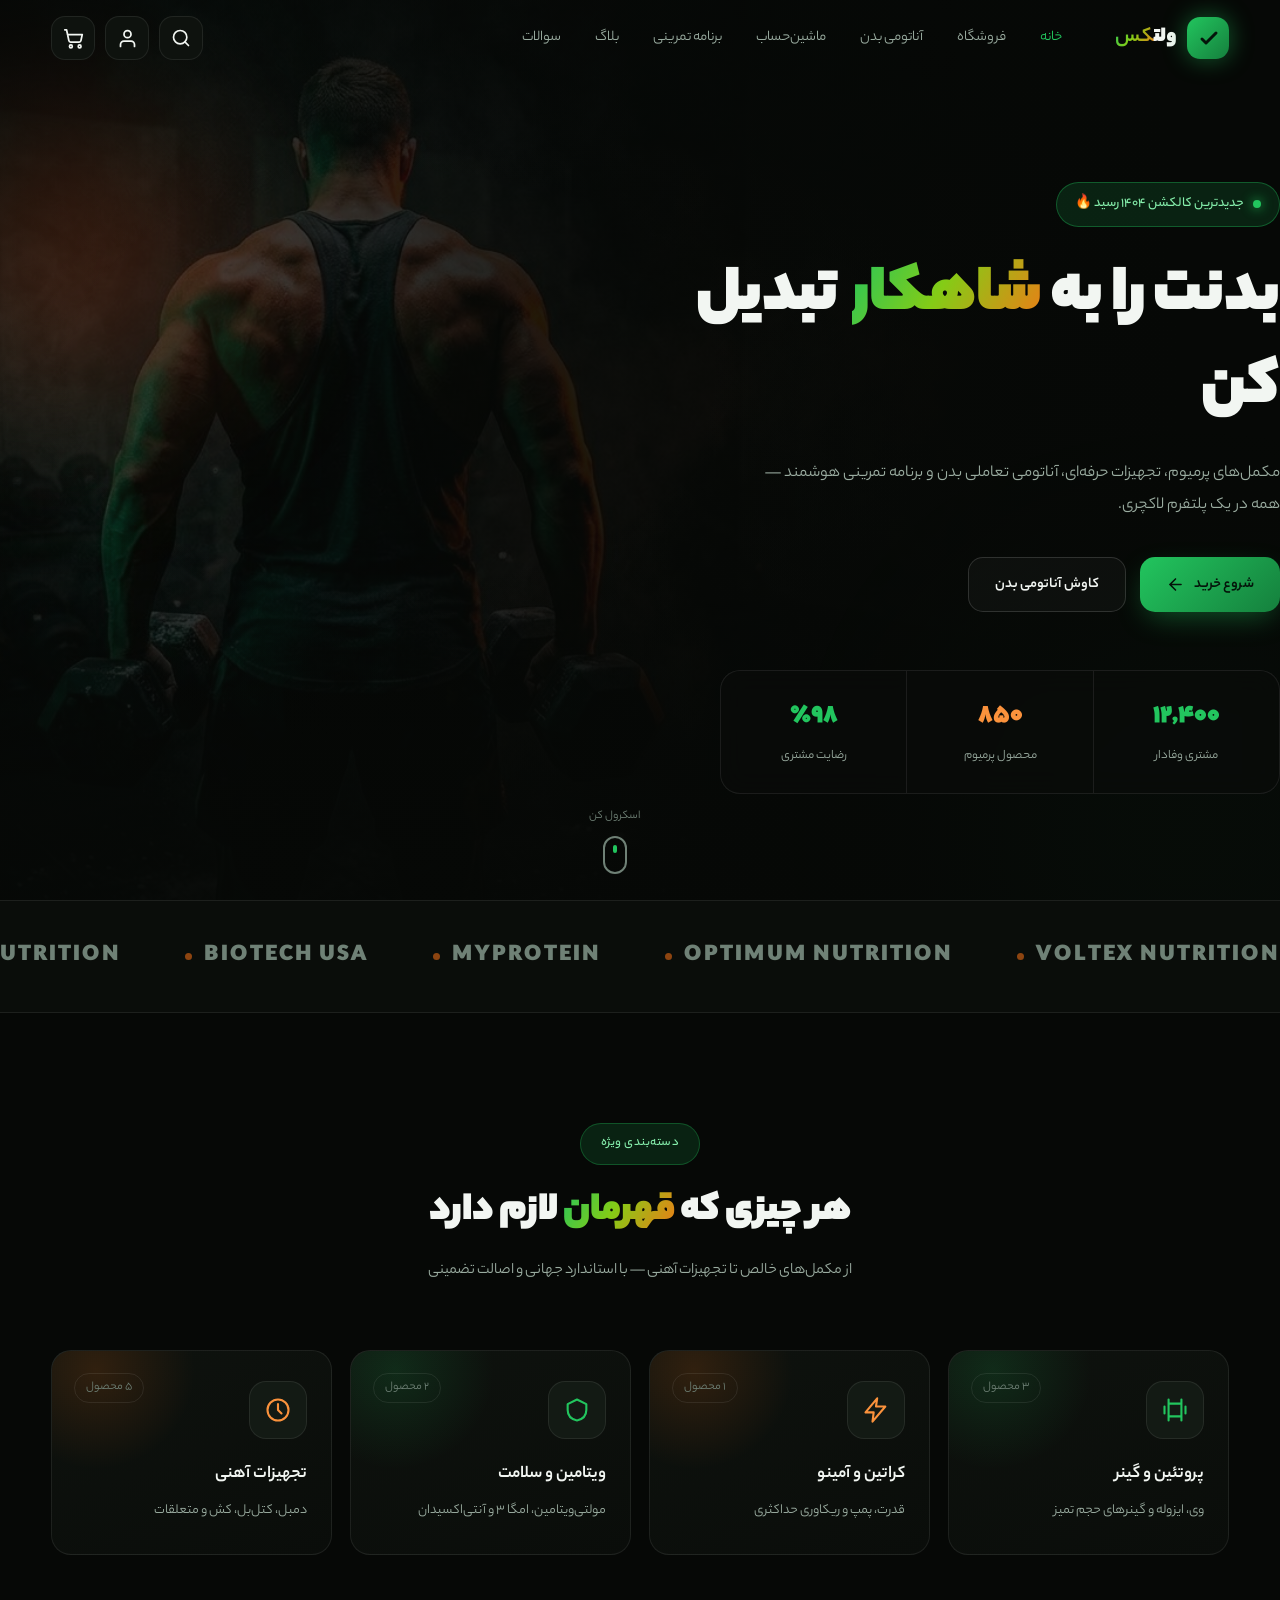
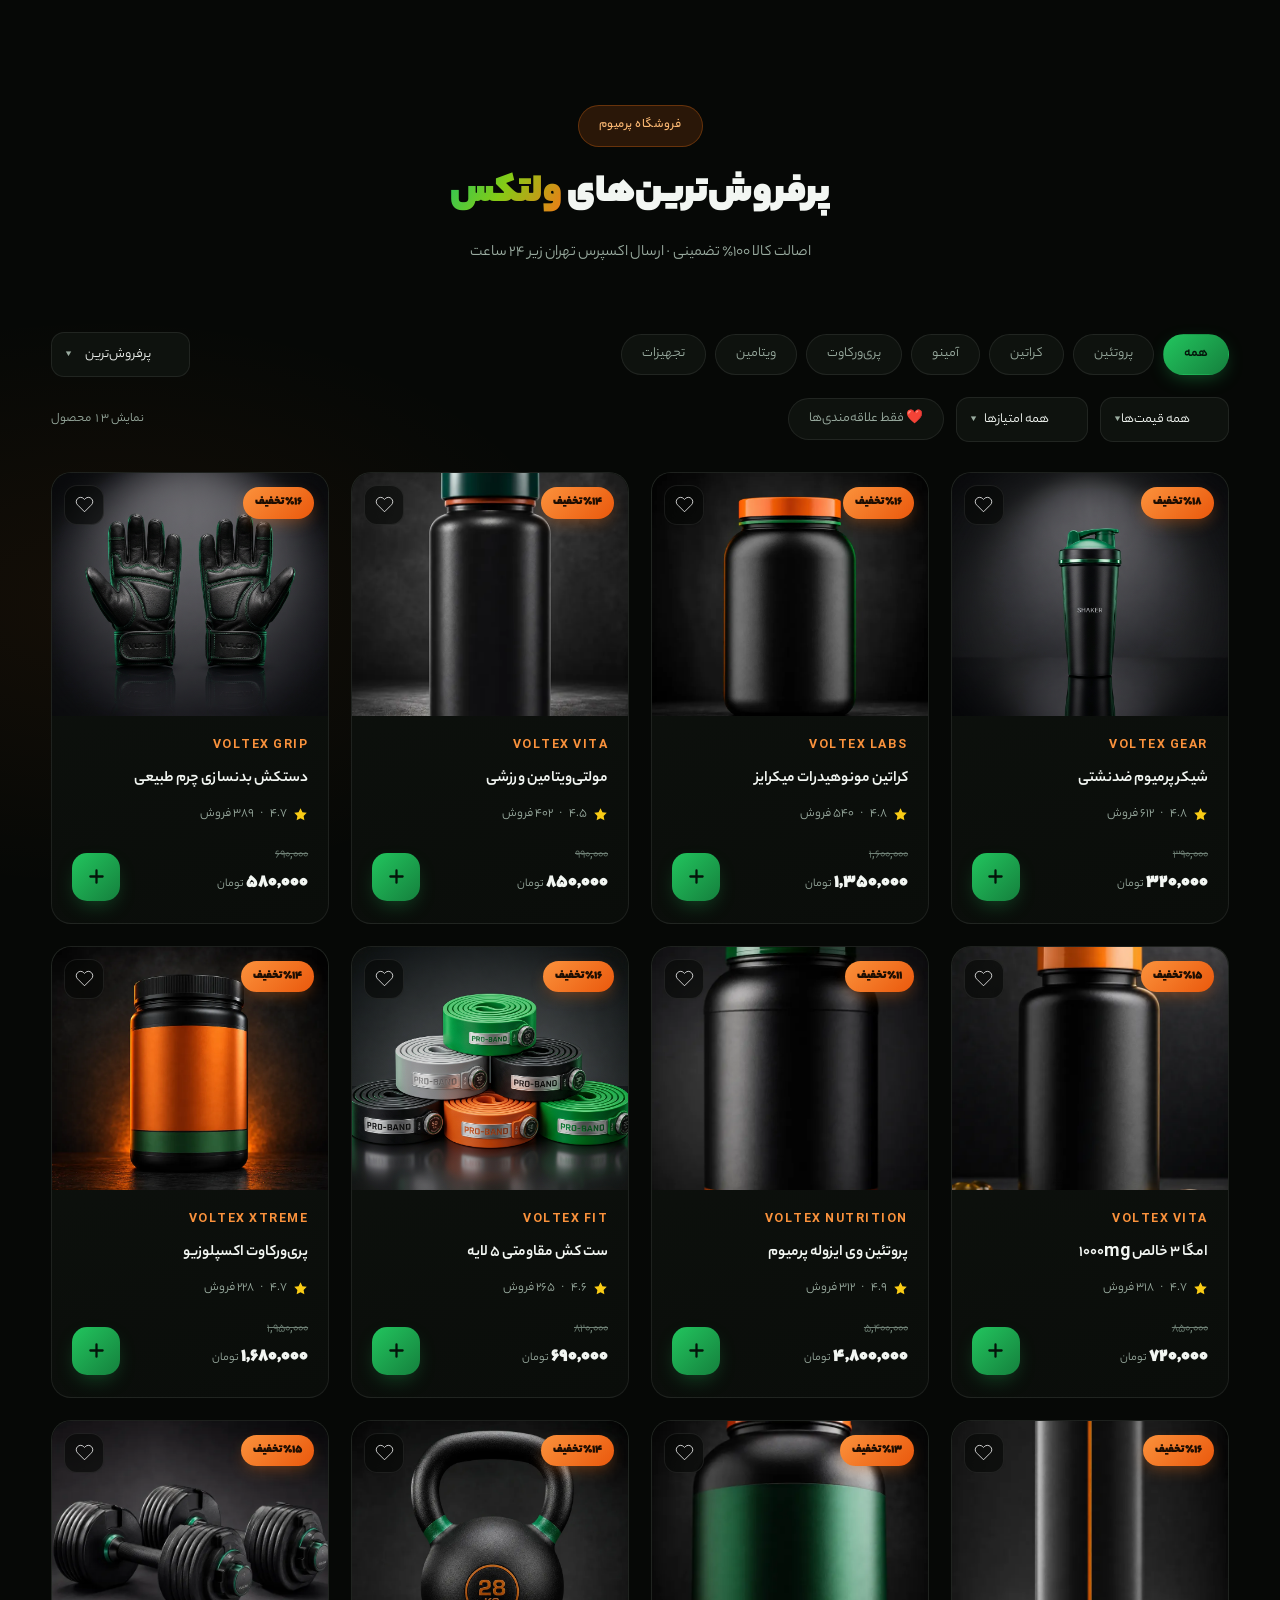
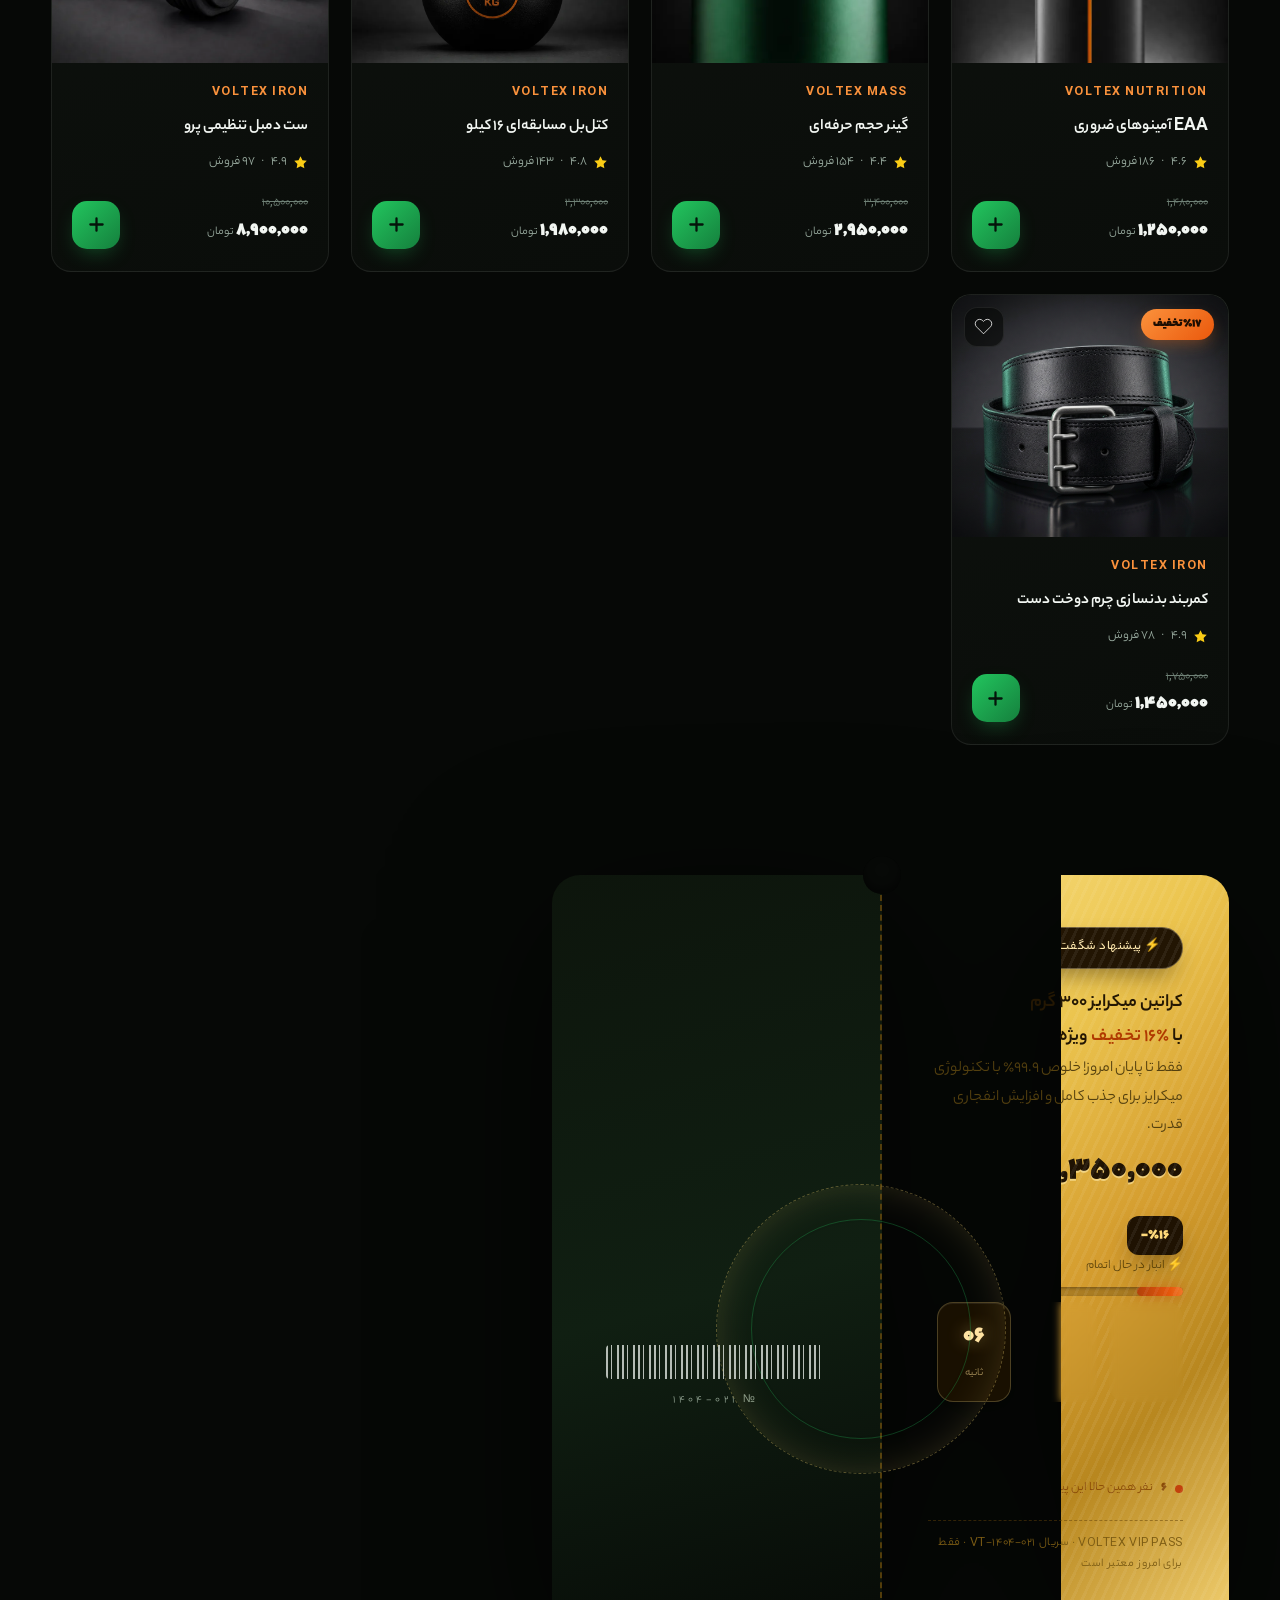
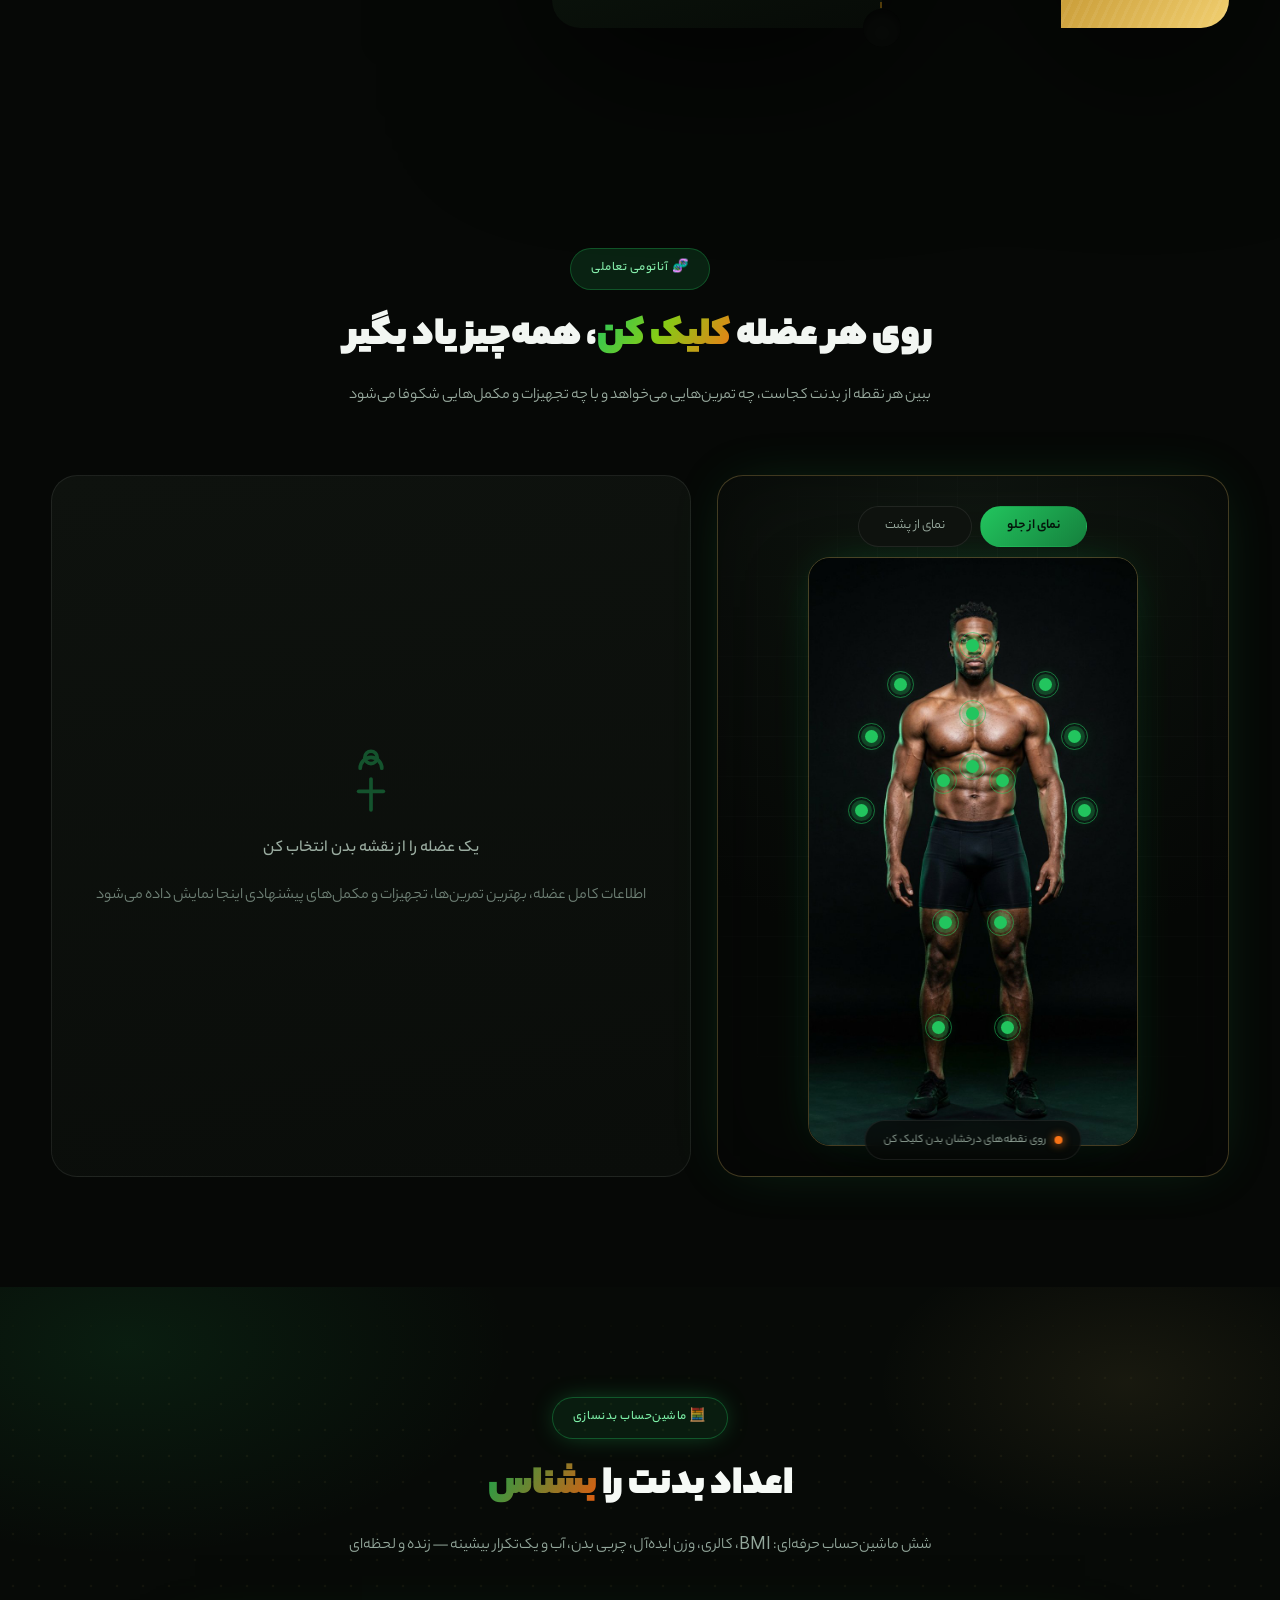
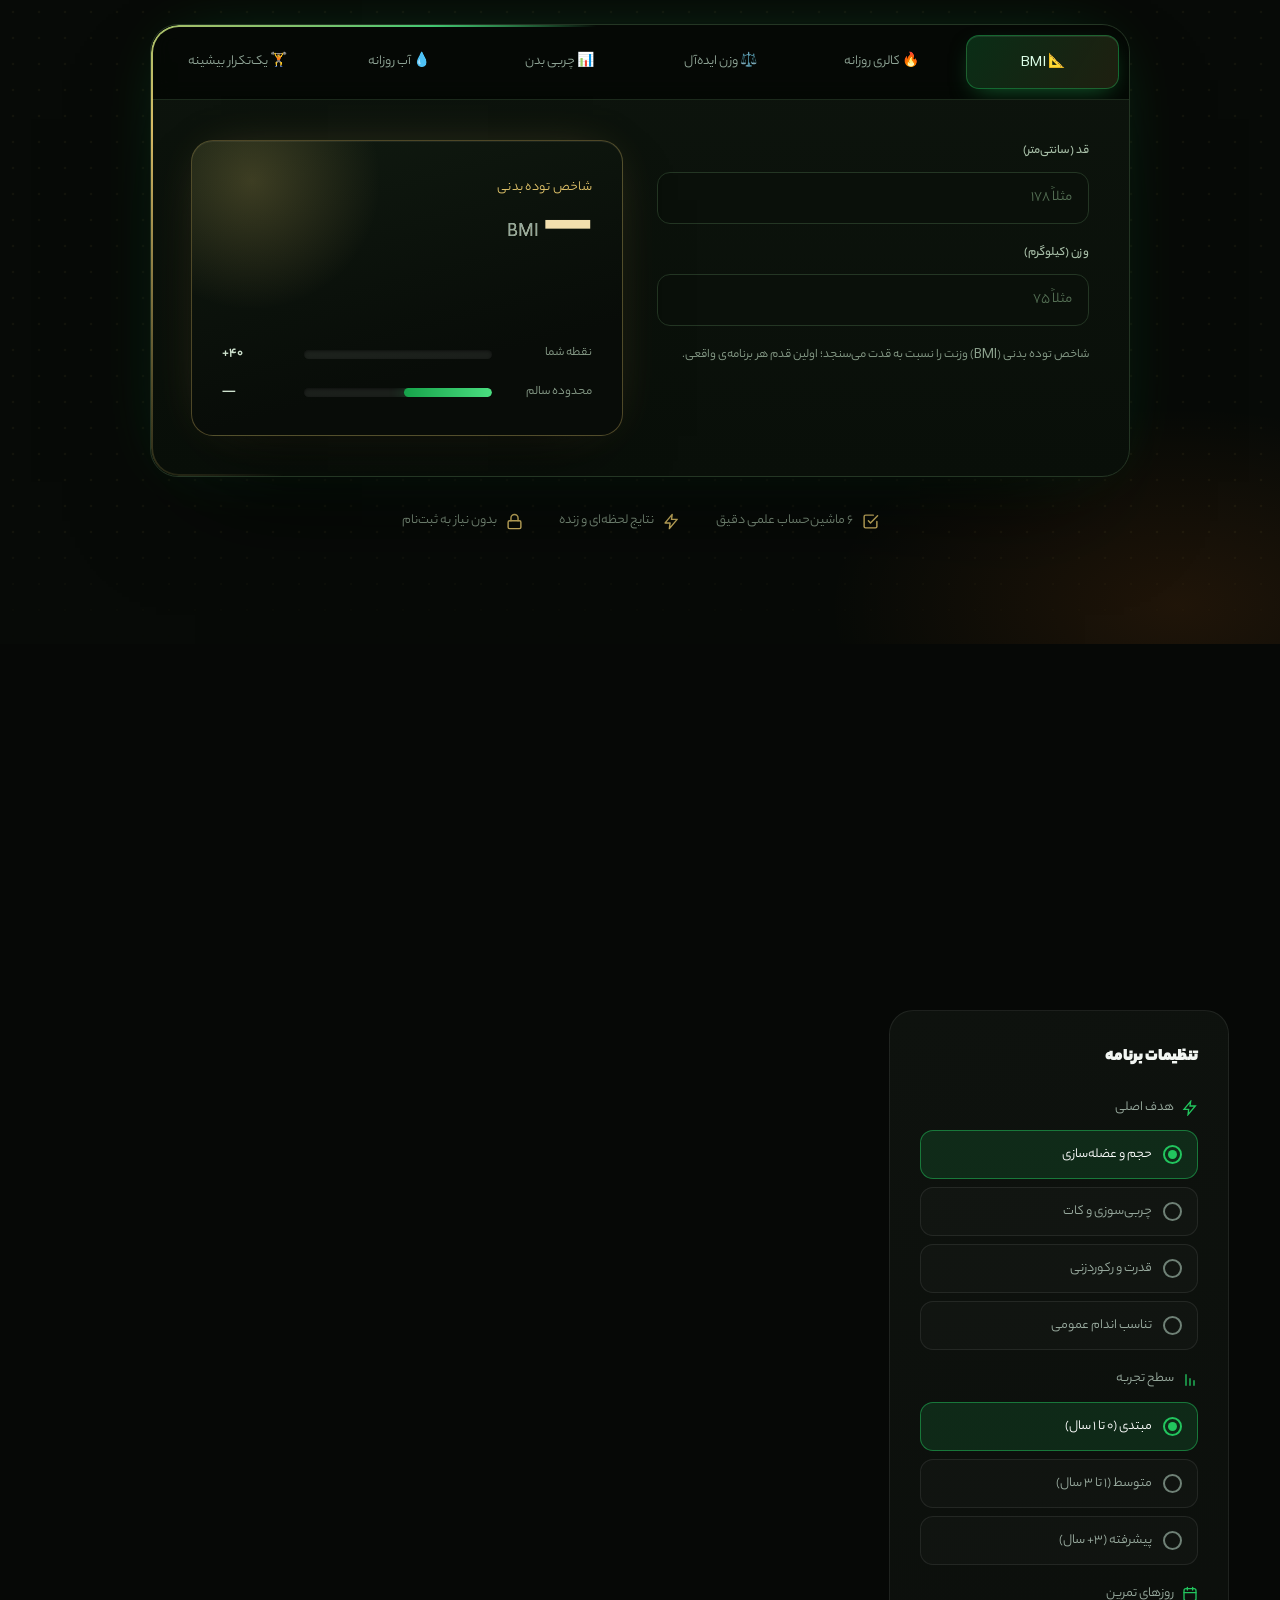
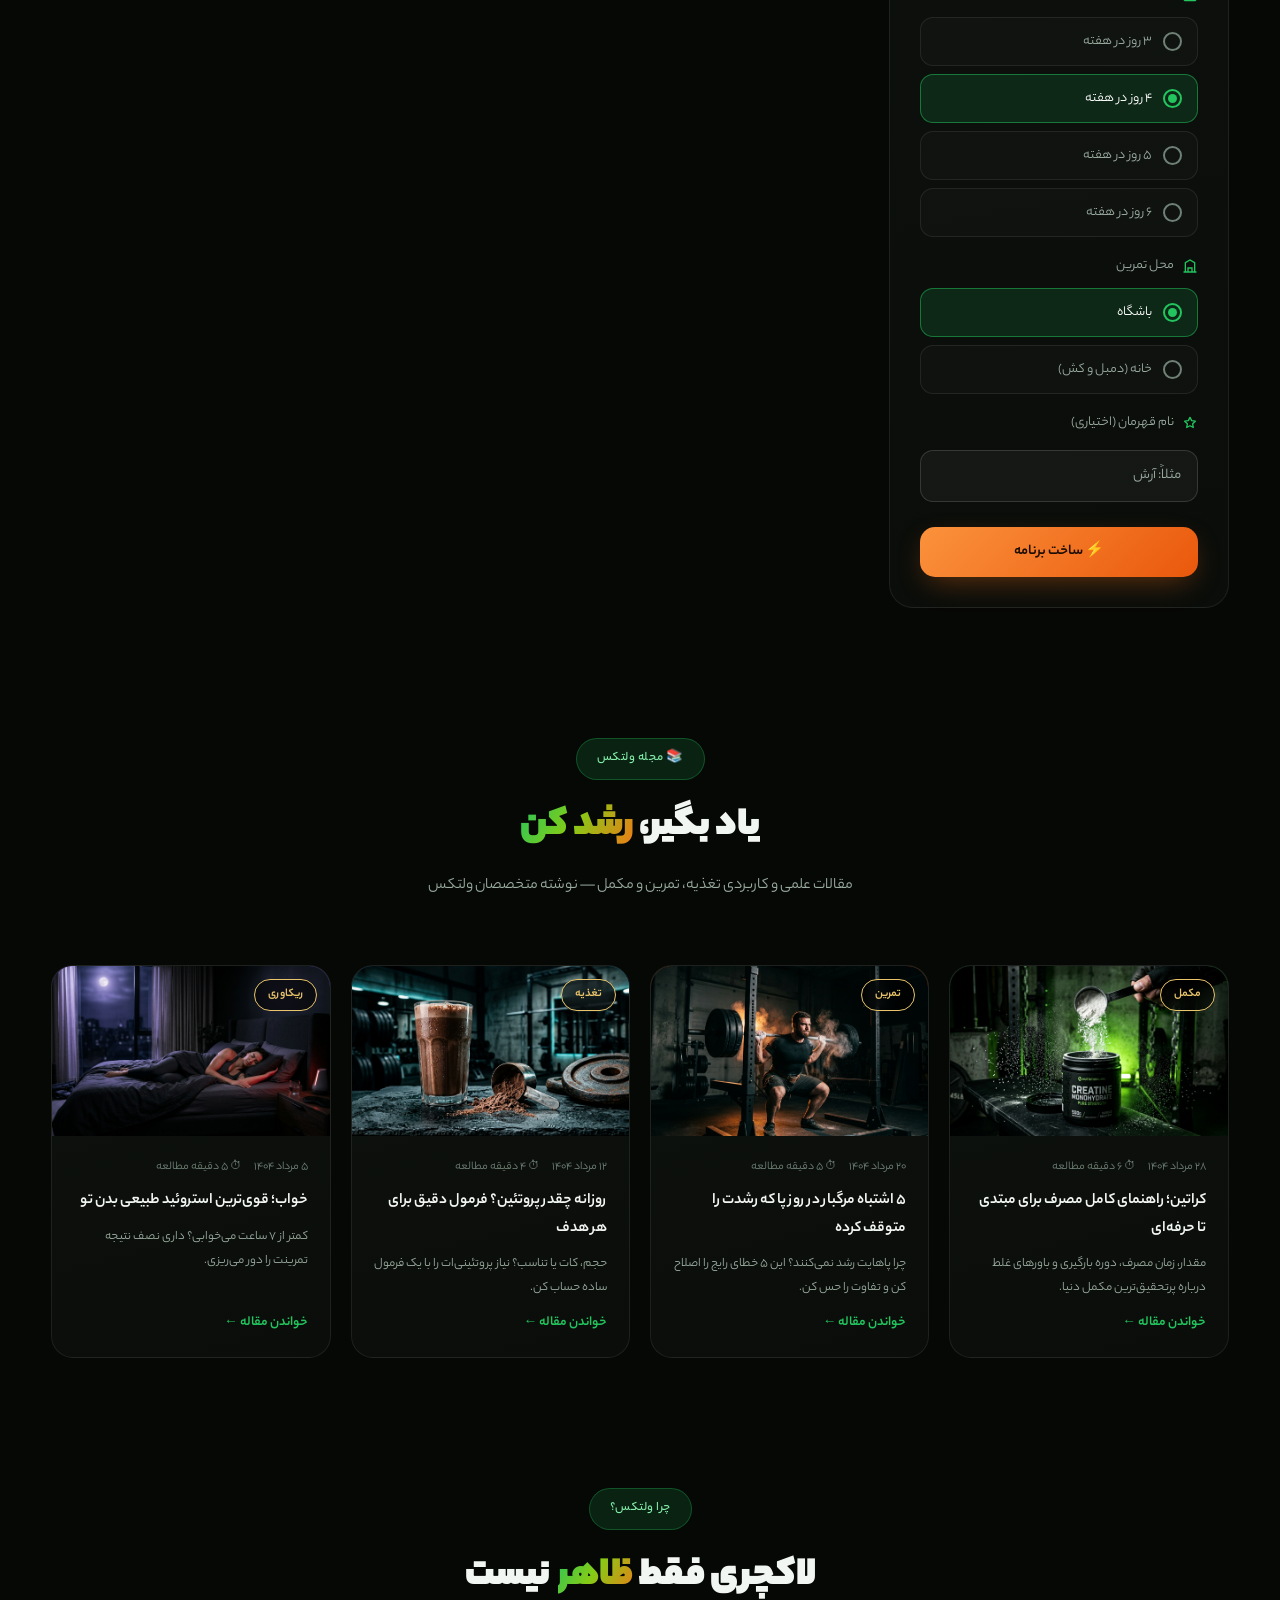
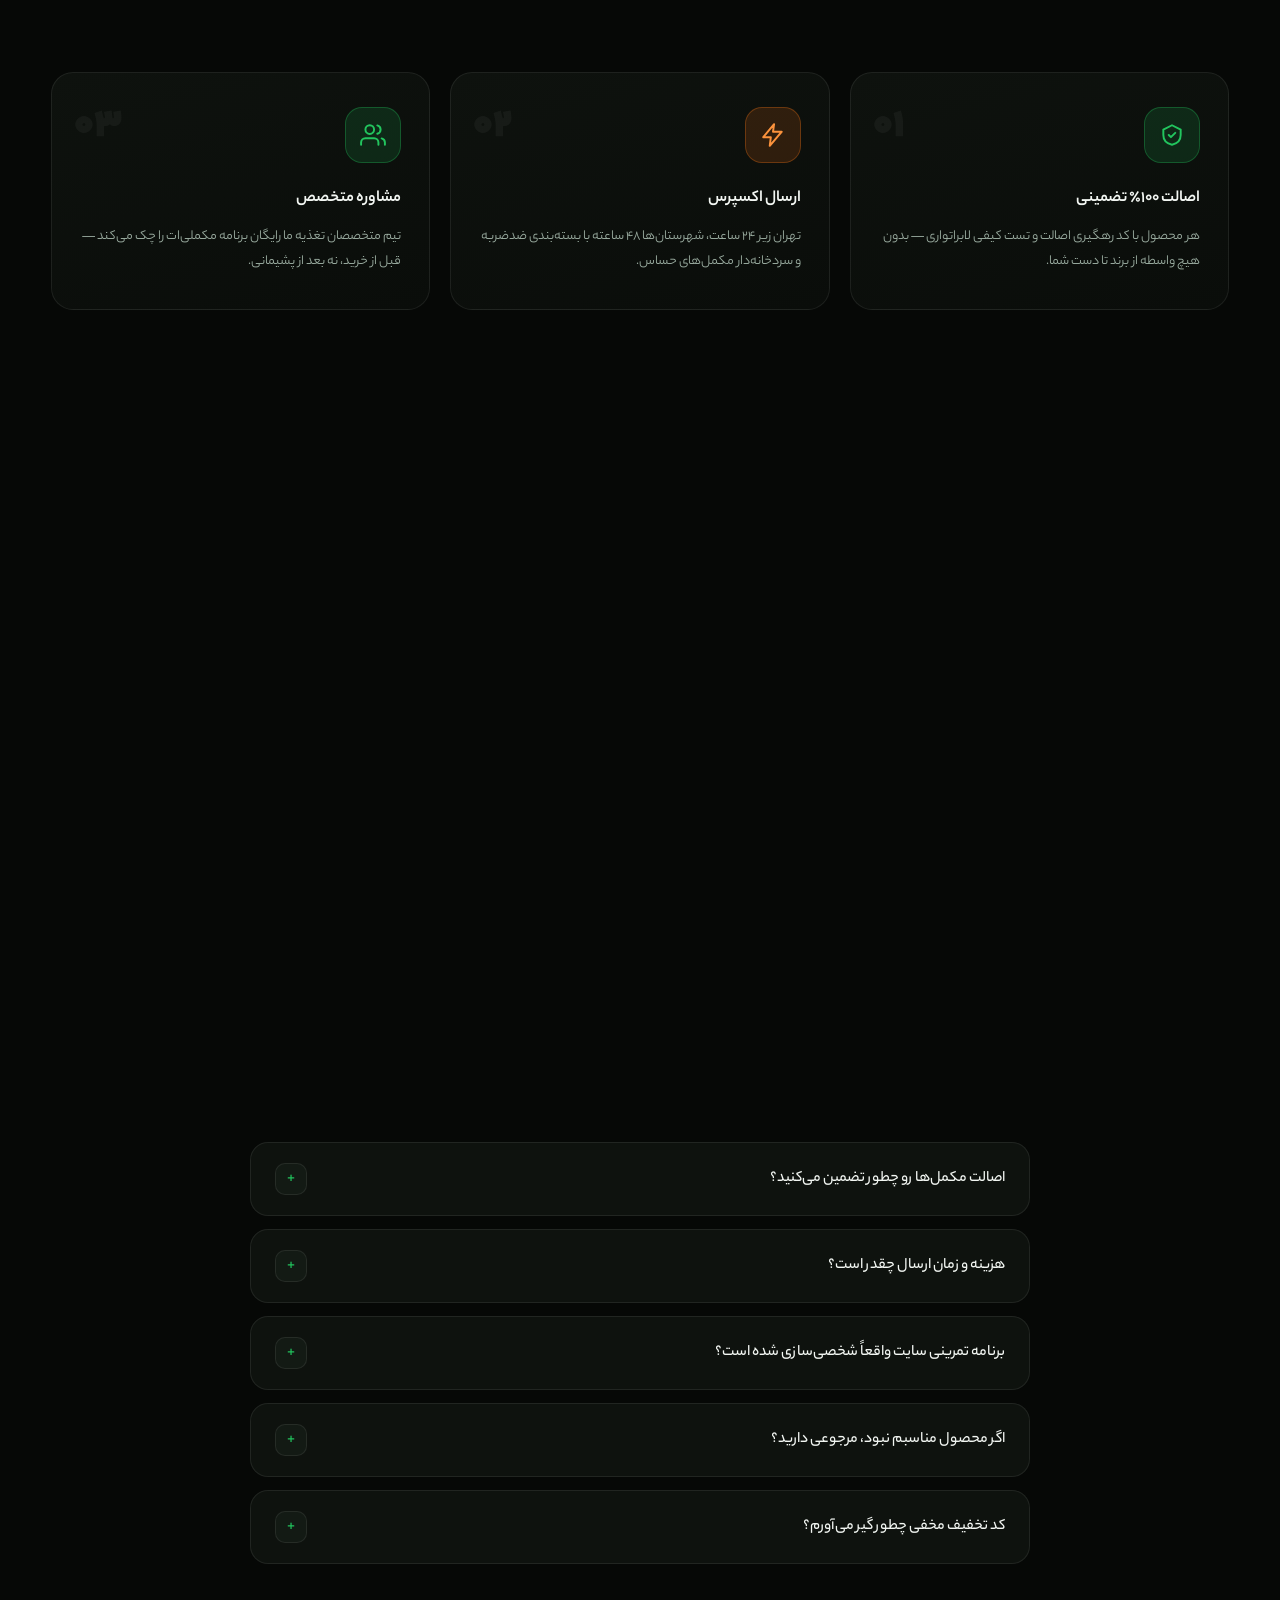
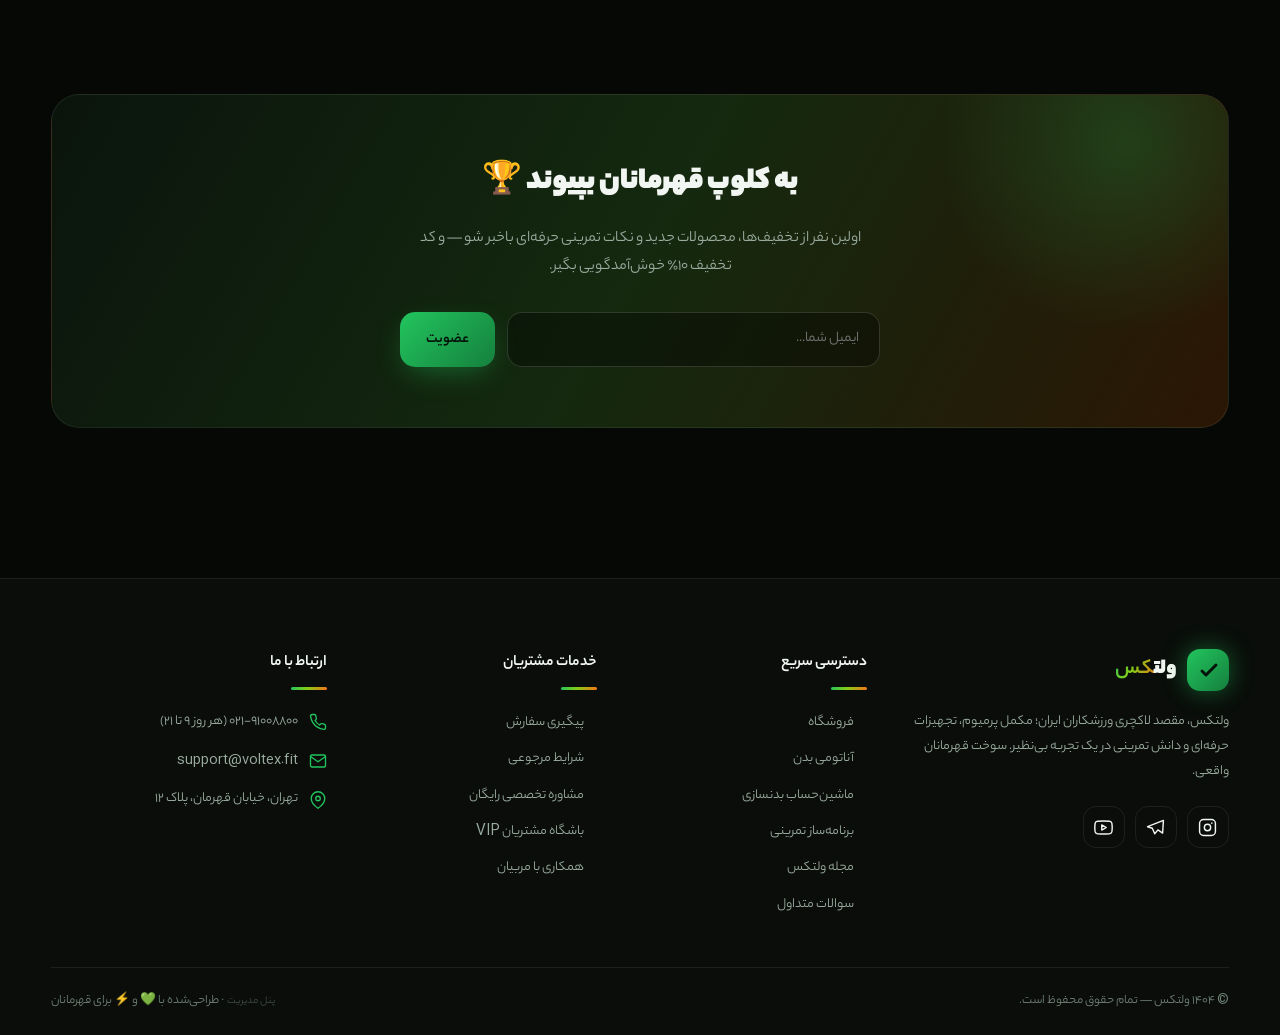
==== commit 3f55c93f: "✨ آپدیت کامل سایت ولتکس: پوستر قهرمان افقی، عکس‌های جدید محصولات/بلاگ/دیل، اصلاح قیمت‌ها و برنامه‌سا" ====
--- a/index.html
+++ b/index.html
@@ -6,7 +6,7 @@
 <title>ولتکس | فروشگاه پرمیوم مکمل و لوازم ورزشی</title>
 <meta name="description" content="ولتکس — سوخت قهرمانان واقعی. فروشگاه لاکچری مکمل، آناتومی تعاملی بدن، ماشین‌حساب بدنسازی و برنامه تمرینی هوشمند.">
 <link rel="icon" href="data:image/svg+xml,<svg xmlns='http://www.w3.org/2000/svg' viewBox='0 0 100 100'><rect width='100' height='100' rx='24' fill='%2316a34a'/><path d='M30 50 L45 65 L72 35' stroke='%2304140a' stroke-width='10' fill='none' stroke-linecap='round' stroke-linejoin='round'/></svg>">
-<link rel="stylesheet" href="css/styles.css">
+<link rel="stylesheet" href="css/styles.css?v=7">
 </head>
 <body>
 
@@ -32,6 +32,7 @@
       <li><a href="#anatomy">آناتومی بدن</a></li>
       <li><a href="#calc">ماشین‌حساب</a></li>
       <li><a href="#program">برنامه تمرینی</a></li>
+      <li><a href="#blog">بلاگ</a></li>
       <li><a href="#faq">سوالات</a></li>
     </ul>
     <div class="nav-actions">
@@ -41,9 +42,10 @@
           <svg viewBox="0 0 24 24" fill="none" stroke-width="2" stroke-linecap="round"><circle cx="11" cy="11" r="8"/><path d="M21 21l-4.3-4.3"/></svg>
         </button>
       </div>
-      <a class="icon-btn dl" href="voltex-website.zip" download="voltex-website.zip" title="دانلود سورس سایت (ZIP)">
-        <svg viewBox="0 0 24 24" fill="none" stroke-width="2" stroke-linecap="round" stroke-linejoin="round"><path d="M21 15v4a2 2 0 01-2 2H5a2 2 0 01-2-2v-4"/><path d="M7 10l5 5 5-5"/><path d="M12 15V3"/></svg>
-      </a>
+      <button class="icon-btn" id="userBtn" title="حساب کاربری">
+        <svg viewBox="0 0 24 24" fill="none" stroke-width="2" stroke-linecap="round" stroke-linejoin="round"><path d="M20 21v-2a4 4 0 00-4-4H8a4 4 0 00-4 4v2"/><circle cx="12" cy="7" r="4"/></svg>
+        <span class="ubadge" id="userInit" style="display:none">و</span>
+      </button>
       <button class="icon-btn" id="cartBtn" title="سبد خرید">
         <svg viewBox="0 0 24 24" fill="none" stroke-width="2" stroke-linecap="round" stroke-linejoin="round"><circle cx="9" cy="21" r="1.6"/><circle cx="19" cy="21" r="1.6"/><path d="M2.05 2.05h2l2.66 12.42a2 2 0 002 1.58h9.78a2 2 0 002-1.58l1.49-6.92H5.12"/></svg>
         <span class="badge" id="cartCount" style="display:none">۰</span>
@@ -56,7 +58,7 @@
 <!-- هیرو -->
 <section class="hero" id="home">
   <div class="hero-bg">
-    <img src="assets/img/hero.webp" alt="ورزشکار حرفه‌ای">
+    <img src="assets/img/hero.jpg" alt="ورزشکار حرفه‌ای ولتکس">
     <span class="orb orb-g"></span><span class="orb orb-o"></span>
   </div>
   <div class="hero-inner container">
@@ -145,6 +147,28 @@
         </select>
       </div>
     </div>
+    <div class="shop-tools2 rv">
+      <div class="sort-sel">
+        <select id="priceSel">
+          <option value="all">همه قیمت‌ها</option>
+          <option value="u1">زیر ۱ میلیون</option>
+          <option value="1-2">۱ تا ۲ میلیون</option>
+          <option value="2-5">۲ تا ۵ میلیون</option>
+          <option value="o5">بالای ۵ میلیون</option>
+        </select>
+      </div>
+      <div class="sort-sel">
+        <select id="rateSel">
+          <option value="0">همه امتیازها</option>
+          <option value="4">امتیاز ۴ به بالا</option>
+          <option value="4.5">امتیاز ۴.۵ به بالا</option>
+          <option value="4.8">امتیاز ۴.۸ به بالا</option>
+        </select>
+      </div>
+      <button class="chip chip-fav" id="favOnly">❤️ فقط علاقه‌مندی‌ها</button>
+      <button class="chip chip-clear" id="clearFilters" style="display:none">✕ پاک کردن فیلترها</button>
+      <span class="res-count num" id="resCount"></span>
+    </div>
     <div class="products" id="productsGrid"></div>
   </div>
 </section>
@@ -153,18 +177,43 @@
 <section class="sec" id="deal" style="padding-top:20px">
   <div class="container">
     <div class="deal rv">
-      <div class="deal-info">
-        <span class="sec-tag tag-orange">⚡ پیشنهاد شگفت‌انگیز امروز</span>
-        <h3>کراتین میکرایز ۳۰۰ گرم<br>با <span style="color:var(--orange-2)">٪۱۶ تخفیف</span> ویژه</h3>
-        <p>فقط تا پایان امروز! خلوص ۹۹.۹٪ با تکنولوژی میکرایز برای جذب کامل و افزایش انفجاری قدرت.</p>
-        <div class="countdown">
-          <div class="cd-box"><b id="cdH">۰۰</b><span>ساعت</span></div>
-          <div class="cd-box"><b id="cdM">۰۰</b><span>دقیقه</span></div>
-          <div class="cd-box"><b id="cdS">۰۰</b><span>ثانیه</span></div>
-        </div>
-        <div><button class="btn btn-orange" onclick="addToCart('creatine')">خرید فوری با تخفیف</button></div>
-      </div>
-      <div class="deal-media"><img src="assets/img/p-creatine.webp" alt="کراتین میکرایز"></div>
+      <div class="ticket">
+        <div class="t-body">
+          <span class="sec-tag tag-orange">⚡ پیشنهاد شگفت‌انگیز امروز</span>
+          <h3>کراتین میکرایز ۳۰۰ گرم<br>با <span style="color:#b03a00">٪۱۶ تخفیف</span> ویژه</h3>
+          <p>فقط تا پایان امروز! خلوص ۹۹.۹٪ با تکنولوژی میکرایز برای جذب کامل و افزایش انفجاری قدرت.</p>
+          <div class="deal-price">
+            <div class="dp-now">۱٬۳۵۰٬۰۰۰ <span>تومان</span></div>
+            <s class="dp-old">۱٬۶۰۰٬۰۰۰</s>
+            <span class="dp-badge">٪۱۶-</span>
+          </div>
+          <div class="deal-stock">
+            <div class="ds-top"><span>⚡ انبار در حال اتمام</span><b>فقط ۸ عدد باقی مانده</b></div>
+            <div class="ds-track"><div class="ds-fill"></div></div>
+          </div>
+          <div class="countdown">
+            <div class="cd-box"><b id="cdH">۰۰</b><span>ساعت</span></div>
+            <div class="cd-box"><b id="cdM">۰۰</b><span>دقیقه</span></div>
+            <div class="cd-box"><b id="cdS">۰۰</b><span>ثانیه</span></div>
+          </div>
+          <div class="deal-cta">
+            <button class="btn btn-orange" id="dealBuy">خرید فوری با تخفیف</button>
+            <span class="deal-live"><i></i><b id="dealLiveN">۷</b> نفر همین حالا این پیشنهاد را می‌بینند</span>
+          </div>
+          <div class="t-serial">VOLTEX VIP PASS · سریال VT-۱۴۰۴-۰۲۱ · فقط برای امروز معتبر است</div>
+        </div>
+        <div class="t-stub">
+          <div class="deal-pop" id="dealPop">
+            <span class="deal-ring"></span>
+            <img src="assets/img/deal-creatine-v2.png" alt="کراتین میکرایز ولتکس" id="dealImg" data-qv="creatine" title="مشاهده سریع محصول">
+            <span class="deal-shadow"></span>
+            <span class="deal-off3d">٪۱۶-</span>
+          </div>
+          <div class="t-barcode"></div>
+          <div class="t-no">№ ۱۴۰۴-۰۲۱</div>
+        </div>
+        <span class="t-holo"></span>
+      </div>
     </div>
   </div>
 </section>
@@ -185,69 +234,49 @@
         </div>
         <!-- بدن از جلو -->
         <div class="anat-body show" id="bodyFront">
-          <svg viewBox="0 0 300 720" xmlns="http://www.w3.org/2000/svg">
-            <!-- اندام‌های پایه -->
-            <g fill="none" stroke="#101710" stroke-linecap="round">
-              <ellipse cx="150" cy="44" rx="23" ry="28" fill="#101710"/>
-              <rect x="140" y="66" width="20" height="20" rx="8" fill="#101710"/>
-              <path d="M92,100 Q150,86 208,100 L214,165 Q210,215 190,300 L184,350 Q150,364 116,350 L110,300 Q90,215 86,165 Z" fill="#0e130e" stroke="none"/>
-              <path d="M93,122 L74,210" stroke-width="27"/>
-              <path d="M74,210 L63,302" stroke-width="21"/>
-              <path d="M207,122 L226,210" stroke-width="27"/>
-              <path d="M226,210 L237,302" stroke-width="21"/>
-              <circle cx="61" cy="316" r="10" fill="#101710" stroke="none"/>
-              <circle cx="239" cy="316" r="10" fill="#101710" stroke="none"/>
-              <path d="M132,352 L124,500" stroke-width="38"/>
-              <path d="M168,352 L176,500" stroke-width="38"/>
-              <path d="M124,500 L119,652" stroke-width="28"/>
-              <path d="M176,500 L181,652" stroke-width="28"/>
-              <ellipse cx="115" cy="664" rx="17" ry="8" fill="#101710" stroke="none"/>
-              <ellipse cx="185" cy="664" rx="17" ry="8" fill="#101710" stroke="none"/>
-            </g>
-            <!-- عضلات قابل کلیک -->
-            <g class="mgrp" data-m="head"><path d="M141,68 Q150,64 159,68 L157,84 Q150,88 143,84 Z"/></g>
-            <g class="mgrp" data-m="delts"><ellipse cx="97" cy="122" rx="19" ry="18"/><ellipse cx="203" cy="122" rx="19" ry="18"/></g>
-            <g class="mgrp" data-m="chest"><ellipse cx="131" cy="134" rx="20" ry="26" transform="rotate(8 131 134)"/><ellipse cx="169" cy="134" rx="20" ry="26" transform="rotate(-8 169 134)"/></g>
-            <g class="mgrp" data-m="biceps"><ellipse cx="84" cy="172" rx="13" ry="23"/><ellipse cx="216" cy="172" rx="13" ry="23"/></g>
-            <g class="mgrp" data-m="forearms"><ellipse cx="70" cy="258" rx="11" ry="29"/><ellipse cx="230" cy="258" rx="11" ry="29"/></g>
-            <g class="mgrp" data-m="abs"><rect x="130" y="176" width="40" height="108" rx="12"/><path d="M136 205 h28 M136 234 h28 M136 262 h28" stroke="#0e130e" stroke-width="3" fill="none"/></g>
-            <g class="mgrp" data-m="obliques"><path d="M126,182 Q112,232 120,284 L131,280 Q124,234 132,186 Z"/><path d="M174,182 Q188,232 180,284 L169,280 Q176,234 168,186 Z"/></g>
-            <g class="mgrp" data-m="quads"><path d="M118,360 Q110,432 119,498 L141,498 Q148,432 143,364 Z"/><path d="M182,360 Q190,432 181,498 L159,498 Q152,432 157,364 Z"/></g>
-            <g class="mgrp" data-m="calves"><path d="M114,516 Q108,575 116,642 L134,642 Q139,575 135,518 Z"/><path d="M186,516 Q192,575 184,642 L166,642 Q161,575 165,518 Z"/></g>
-          </svg>
+          <div class="anat-fig">
+            <img src="assets/img/anat-front.jpg" alt="آناتومی بدن - نمای جلو">
+            <span class="scan"></span>
+            <button class="hotspot" style="left:50%;top:15%" data-m="head"><i></i><span>سر و گردن</span></button>
+            <button class="hotspot" style="left:28%;top:21.5%" data-m="delts"><i></i><span>سرشانه</span></button>
+            <button class="hotspot" style="left:72%;top:21.5%" data-m="delts"><i></i><span>سرشانه</span></button>
+            <button class="hotspot" style="left:50%;top:26.5%" data-m="chest"><i></i><span>سینه</span></button>
+            <button class="hotspot" style="left:19%;top:30.5%" data-m="biceps"><i></i><span>جلوبازو</span></button>
+            <button class="hotspot" style="left:81%;top:30.5%" data-m="biceps"><i></i><span>جلوبازو</span></button>
+            <button class="hotspot" style="left:50%;top:35.5%" data-m="abs"><i></i><span>شکم</span></button>
+            <button class="hotspot" style="left:41%;top:38%" data-m="obliques"><i></i><span>پهلو</span></button>
+            <button class="hotspot" style="left:59%;top:38%" data-m="obliques"><i></i><span>پهلو</span></button>
+            <button class="hotspot" style="left:16%;top:43%" data-m="forearms"><i></i><span>ساعد</span></button>
+            <button class="hotspot" style="left:84%;top:43%" data-m="forearms"><i></i><span>ساعد</span></button>
+            <button class="hotspot" style="left:41.5%;top:62%" data-m="quads"><i></i><span>چهارسر ران</span></button>
+            <button class="hotspot" style="left:58.5%;top:62%" data-m="quads"><i></i><span>چهارسر ران</span></button>
+            <button class="hotspot" style="left:39.5%;top:80%" data-m="calves"><i></i><span>ساق پا</span></button>
+            <button class="hotspot" style="left:60.5%;top:80%" data-m="calves"><i></i><span>ساق پا</span></button>
+          </div>
         </div>
         <!-- بدن از پشت -->
         <div class="anat-body" id="bodyBack">
-          <svg viewBox="0 0 300 720" xmlns="http://www.w3.org/2000/svg">
-            <g fill="none" stroke="#101710" stroke-linecap="round">
-              <ellipse cx="150" cy="44" rx="23" ry="28" fill="#101710"/>
-              <rect x="140" y="66" width="20" height="20" rx="8" fill="#101710"/>
-              <path d="M92,100 Q150,86 208,100 L214,165 Q210,215 190,300 L184,350 Q150,364 116,350 L110,300 Q90,215 86,165 Z" fill="#0e130e" stroke="none"/>
-              <path d="M93,122 L74,210" stroke-width="27"/>
-              <path d="M74,210 L63,302" stroke-width="21"/>
-              <path d="M207,122 L226,210" stroke-width="27"/>
-              <path d="M226,210 L237,302" stroke-width="21"/>
-              <circle cx="61" cy="316" r="10" fill="#101710" stroke="none"/>
-              <circle cx="239" cy="316" r="10" fill="#101710" stroke="none"/>
-              <path d="M132,352 L124,500" stroke-width="38"/>
-              <path d="M168,352 L176,500" stroke-width="38"/>
-              <path d="M124,500 L119,652" stroke-width="28"/>
-              <path d="M176,500 L181,652" stroke-width="28"/>
-              <ellipse cx="115" cy="664" rx="17" ry="8" fill="#101710" stroke="none"/>
-              <ellipse cx="185" cy="664" rx="17" ry="8" fill="#101710" stroke="none"/>
-            </g>
-            <g class="mgrp" data-m="traps"><path d="M150,70 L106,100 L140,132 L150,152 L160,132 L194,100 Z"/></g>
-            <g class="mgrp" data-m="delts"><ellipse cx="97" cy="122" rx="19" ry="18"/><ellipse cx="203" cy="122" rx="19" ry="18"/></g>
-            <g class="mgrp" data-m="lats"><path d="M150,156 Q118,150 107,170 L114,222 Q130,246 150,254 Q170,246 186,222 L193,170 Q182,150 150,156 Z"/></g>
-            <g class="mgrp" data-m="triceps"><ellipse cx="84" cy="176" rx="13" ry="25"/><ellipse cx="216" cy="176" rx="13" ry="25"/></g>
-            <g class="mgrp" data-m="forearms"><ellipse cx="70" cy="258" rx="11" ry="29"/><ellipse cx="230" cy="258" rx="11" ry="29"/></g>
-            <g class="mgrp" data-m="lowerback"><rect x="132" y="248" width="36" height="46" rx="12"/></g>
-            <g class="mgrp" data-m="glutes"><ellipse cx="130" cy="324" rx="22" ry="24"/><ellipse cx="170" cy="324" rx="22" ry="24"/></g>
-            <g class="mgrp" data-m="hamstrings"><path d="M118,364 Q110,436 119,500 L141,500 Q148,436 143,368 Z"/><path d="M182,364 Q190,436 181,500 L159,500 Q152,436 157,368 Z"/></g>
-            <g class="mgrp" data-m="calves"><path d="M112,516 Q105,578 114,646 L136,646 Q141,576 135,518 Z"/><path d="M188,516 Q195,578 186,646 L164,646 Q159,576 165,518 Z"/></g>
-          </svg>
-        </div>
-        <div class="anat-hint"><span class="dot"></span> روی هر عضله کلیک کن</div>
+          <div class="anat-fig">
+            <img src="assets/img/anat-back.jpg" alt="آناتومی بدن - نمای پشت">
+            <span class="scan"></span>
+            <button class="hotspot" style="left:50%;top:18.5%" data-m="traps"><i></i><span>کول</span></button>
+            <button class="hotspot" style="left:27%;top:22%" data-m="delts"><i></i><span>سرشانه</span></button>
+            <button class="hotspot" style="left:73%;top:22%" data-m="delts"><i></i><span>سرشانه</span></button>
+            <button class="hotspot" style="left:42%;top:29.5%" data-m="lats"><i></i><span>زیربغل و پشت</span></button>
+            <button class="hotspot" style="left:58%;top:29.5%" data-m="lats"><i></i><span>زیربغل و پشت</span></button>
+            <button class="hotspot" style="left:16.5%;top:32%" data-m="triceps"><i></i><span>پشت‌بازو</span></button>
+            <button class="hotspot" style="left:83.5%;top:32%" data-m="triceps"><i></i><span>پشت‌بازو</span></button>
+            <button class="hotspot" style="left:50%;top:38.5%" data-m="lowerback"><i></i><span>کمر</span></button>
+            <button class="hotspot" style="left:14.5%;top:43%" data-m="forearms"><i></i><span>ساعد</span></button>
+            <button class="hotspot" style="left:85.5%;top:43%" data-m="forearms"><i></i><span>ساعد</span></button>
+            <button class="hotspot" style="left:50%;top:49%" data-m="glutes"><i></i><span>باسن</span></button>
+            <button class="hotspot" style="left:41%;top:63%" data-m="hamstrings"><i></i><span>پشت‌ران</span></button>
+            <button class="hotspot" style="left:59%;top:63%" data-m="hamstrings"><i></i><span>پشت‌ران</span></button>
+            <button class="hotspot" style="left:40%;top:79%" data-m="calves"><i></i><span>ساق پا</span></button>
+            <button class="hotspot" style="left:60%;top:79%" data-m="calves"><i></i><span>ساق پا</span></button>
+          </div>
+        </div>
+        <div class="anat-hint"><span class="dot"></span> روی نقطه‌های درخشان بدن کلیک کن</div>
       </div>
 
       <div class="anat-panel rv rv-d1">
@@ -410,6 +439,11 @@
 
       </div>
     </div>
+    <div class="calc-trust rv">
+      <div class="ct-item"><svg viewBox="0 0 24 24" fill="none" stroke-width="2" stroke-linecap="round" stroke-linejoin="round"><path d="M9 11l3 3L22 4"/><path d="M21 12v7a2 2 0 01-2 2H5a2 2 0 01-2-2V5a2 2 0 012-2h11"/></svg> ۶ ماشین‌حساب علمی دقیق</div>
+      <div class="ct-item"><svg viewBox="0 0 24 24" fill="none" stroke-width="2" stroke-linecap="round" stroke-linejoin="round"><path d="M13 2L3 14h7l-1 8 11-13h-8l1-7z"/></svg> نتایج لحظه‌ای و زنده</div>
+      <div class="ct-item"><svg viewBox="0 0 24 24" fill="none" stroke-width="2" stroke-linecap="round" stroke-linejoin="round"><rect x="3" y="11" width="18" height="11" rx="2"/><path d="M7 11V7a5 5 0 0110 0v4"/></svg> بدون نیاز به ثبت‌نام</div>
+    </div>
   </div>
 </section>
 
@@ -457,6 +491,10 @@
             <label class="pf-opt"><input type="radio" name="place" value="home"><span class="radio"></span>خانه (دمبل و کش)</label>
           </div>
         </div>
+        <div class="pf-field">
+          <label><svg viewBox="0 0 24 24" fill="none" stroke-width="2" stroke-linecap="round" stroke-linejoin="round"><path d="M12 2l2.5 5 5.5.8-4 3.9.9 5.5-4.9-2.6-4.9 2.6.9-5.5-4-3.9 5.5-.8z"/></svg> نام قهرمان (اختیاری)</label>
+          <input type="text" id="pfName" maxlength="18" placeholder="مثلاً: آرش">
+        </div>
         <button class="btn btn-orange" id="genPlan" style="width:100%;margin-top:8px">⚡ ساخت برنامه</button>
       </div>
       <div class="prog-out rv rv-d1">
@@ -468,6 +506,18 @@
         <div class="prog-plan" id="progPlan"></div>
       </div>
     </div>
+  </div>
+</section>
+
+<!-- بلاگ / مجله -->
+<section class="sec" id="blog" style="padding-top:20px">
+  <div class="container">
+    <div class="sec-head rv">
+      <span class="sec-tag tag-green">📚 مجله ولتکس</span>
+      <h2>یاد بگیر، <span class="grad">رشد کن</span></h2>
+      <p>مقالات علمی و کاربردی تغذیه، تمرین و مکمل — نوشته متخصصان ولتکس</p>
+    </div>
+    <div class="blog-grid" id="blogGrid"></div>
   </div>
 </section>
 
@@ -591,8 +641,8 @@
           <li><a href="#anatomy">آناتومی بدن</a></li>
           <li><a href="#calc">ماشین‌حساب بدنسازی</a></li>
           <li><a href="#program">برنامه‌ساز تمرینی</a></li>
+          <li><a href="#blog">مجله ولتکس</a></li>
           <li><a href="#faq">سوالات متداول</a></li>
-          <li><a href="voltex-website.zip" download="voltex-website.zip">دانلود سورس سایت (ZIP) ⬇</a></li>
         </ul>
       </div>
       <div class="f-col">
@@ -616,7 +666,7 @@
     </div>
     <div class="f-bottom">
       <span>© ۱۴۰۴ ولتکس — تمام حقوق محفوظ است.</span>
-      <span>طراحی‌شده با 💚 و ⚡ برای قهرمانان</span>
+      <span><a href="admin.html" style="color:inherit;opacity:.55;font-size:.85em">پنل مدیریت</a> · طراحی‌شده با 💚 و ⚡ برای قهرمانان</span>
     </div>
   </div>
 </footer>
@@ -680,11 +730,72 @@
   </div>
 </div>
 
+<!-- مطالعه مقاله -->
+<div class="modal" id="postModal">
+  <div class="modal-box" style="width:min(760px,100%)">
+    <button class="modal-x" data-pclose><svg viewBox="0 0 24 24" fill="none" stroke-width="2" stroke-linecap="round" style="width:17px;height:17px;stroke:currentColor"><path d="M18 6L6 18M6 6l12 12"/></svg></button>
+    <div class="post-full" id="postFull"></div>
+  </div>
+</div>
+
+<!-- حساب کاربری -->
+<div class="modal" id="authModal">
+  <div class="modal-box" style="width:min(480px,100%)">
+    <button class="modal-x" data-aclose><svg viewBox="0 0 24 24" fill="none" stroke-width="2" stroke-linecap="round" style="width:17px;height:17px;stroke:currentColor"><path d="M18 6L6 18M6 6l12 12"/></svg></button>
+    <div class="auth-box">
+      <div class="auth-tabs" id="authTabs">
+        <button class="active" data-atab="login">ورود</button>
+        <button data-atab="signup">ثبت‌نام</button>
+      </div>
+      <form class="auth-form" id="loginForm" onsubmit="return false">
+        <h3>خوش برگشتی، قهرمان! 💪</h3>
+        <p class="auth-sub">وارد حسابت شو تا خرید سریع‌تری داشته باشی</p>
+        <div class="afield"><label>شماره موبایل</label><input type="tel" id="liPhone" placeholder="۰۹۱۲۳۴۵۶۷۸۹" dir="ltr" style="text-align:right"></div>
+        <div class="afield"><label>رمز عبور</label><input type="password" id="liPass" placeholder="رمز عبورت"></div>
+        <button class="btn btn-green" id="loginBtn" style="width:100%">ورود به حساب</button>
+      </form>
+      <form class="auth-form" id="signupForm" style="display:none" onsubmit="return false">
+        <h3>به کلوپ ولتکس بپیوند 🏆</h3>
+        <p class="auth-sub">ثبت‌نام کن و کد تخفیف WELCOME10 رو بگیر</p>
+        <div class="afield"><label>نام و نام خانوادگی</label><input type="text" id="suName" placeholder="مثلاً علی محمدی"></div>
+        <div class="afield"><label>شماره موبایل</label><input type="tel" id="suPhone" placeholder="۰۹۱۲۳۴۵۶۷۸۹" dir="ltr" style="text-align:right"></div>
+        <div class="afield"><label>رمز عبور (حداقل ۴ کاراکتر)</label><input type="password" id="suPass" placeholder="یه رمز قوی انتخاب کن"></div>
+        <button class="btn btn-orange" id="signupBtn" style="width:100%">ساخت حساب</button>
+      </form>
+      <div id="profileBox" style="display:none">
+        <div class="profile-top">
+          <span class="avatar" id="profileAvatar" style="background:var(--grad-green);width:64px;height:64px;font-size:1.4rem">و</span>
+          <div><h3 id="profileName">کاربر ولتکس</h3><span class="auth-sub num" id="profilePhone"></span></div>
+        </div>
+        <div class="profile-stats">
+          <div><b class="num" id="profileOrders">۰</b><span>سفارش ثبت‌شده</span></div>
+          <div><b class="num" id="profileFav">۰</b><span>علاقه‌مندی</span></div>
+        </div>
+        <button class="btn btn-ghost" id="logoutBtn" style="width:100%">خروج از حساب</button>
+      </div>
+    </div>
+  </div>
+</div>
+
 <div id="toasts"></div>
 
 <button id="toTop" title="بازگشت به بالا"><svg viewBox="0 0 24 24" fill="none" stroke-width="2" stroke-linecap="round" stroke-linejoin="round"><path d="M12 19V5M5 12l7-7 7 7"/></svg></button>
 
-<script src="js/data.js"></script>
-<script src="js/main.js"></script>
+<!-- پوستر قهرمان -->
+<div class="poster-modal" id="posterModal">
+  <div class="poster-box">
+    <button class="poster-x" id="posterClose" title="بستن"><svg viewBox="0 0 24 24" fill="none" stroke-width="2" stroke-linecap="round" style="width:20px;height:20px;stroke:currentColor"><path d="M18 6L6 18M6 6l12 12"/></svg></button>
+    <div class="poster-frame"><img id="posterImg" alt="پوستر اختصاصی برنامه ولتکس"></div>
+    <div class="poster-actions">
+      <a class="btn btn-green" id="posterDl" download="voltex-hero-poster.png">دانلود پوستر HD 📥</a>
+      <button class="btn btn-ghost" id="posterAgain">مشاهده برنامه کامل</button>
+    </div>
+    <p class="poster-tip">پوسترت را در استوری بگذار و ولتکس را تگ کن 💚⚡</p>
+  </div>
+</div>
+
+<canvas id="confettiCv"></canvas>
+<script src="js/data.js?v=5"></script>
+<script src="js/main.js?v=11"></script>
 </body>
 </html>
--- a/css/styles.css
+++ b/css/styles.css
@@ -24,6 +24,8 @@
   --orange-2:#fb923c;
   --orange-soft:rgba(249,115,22,.15);
   --orange-glow:rgba(249,115,22,.4);
+  --gold:#e9c46a;
+  --gold-soft:rgba(233,196,106,.12);
   --bg:#060806;
   --bg-2:#0a0d0a;
   --panel:#0e120e;
@@ -49,7 +51,11 @@
 html{scroll-behavior:smooth}
 body{
   font-family:var(--font);
-  background:var(--bg);
+  background:
+    radial-gradient(1000px 480px at 88% -4%,rgba(34,197,94,.07),transparent 60%),
+    radial-gradient(820px 480px at 8% 18%,rgba(249,115,22,.06),transparent 60%),
+    radial-gradient(900px 600px at 50% 110%,rgba(233,196,106,.05),transparent 60%),
+    var(--bg);
   color:var(--text);
   direction:rtl;
   overflow-x:hidden;
@@ -118,13 +124,15 @@
 .btn-ghost:hover{border-color:var(--green);color:var(--green);background:var(--green-soft)}
 .btn-sm{padding:9px 16px;font-size:.85rem;border-radius:12px}
 .btn:disabled{opacity:.55;cursor:not-allowed;transform:none!important}
+.btn-green::before,.btn-orange::before{content:'';position:absolute;top:0;bottom:0;width:70px;background:linear-gradient(100deg,transparent,rgba(255,255,255,.4),transparent);right:-90px;transition:right .7s ease;pointer-events:none}
+.btn-green:hover::before,.btn-orange:hover::before{right:calc(100% + 20px)}
 
 /* ---------- هیرو ---------- */
 .hero{min-height:100svh;display:flex;align-items:center;position:relative;overflow:hidden;padding-top:var(--nav-h)}
 .hero-bg{position:absolute;inset:0;z-index:0}
-.hero-bg img{width:100%;height:100%;object-fit:cover;object-position:center 20%;opacity:.5;filter:saturate(1.1)}
-.hero-bg::before{content:'';position:absolute;inset:0;background:linear-gradient(to left,rgba(6,8,6,.55) 0%,rgba(6,8,6,.82) 45%,#060806 92%);z-index:1}
-.hero-bg::after{content:'';position:absolute;inset:0;background:radial-gradient(60% 55% at 78% 42%,transparent 40%,rgba(6,8,6,.9) 100%);z-index:1}
+.hero-bg img{width:100%;height:100%;object-fit:cover;object-position:center 20%;opacity:.55;filter:saturate(1.15);transform:scaleX(-1)}
+.hero-bg::before{content:'';position:absolute;inset:0;background:linear-gradient(to right,rgba(6,8,6,.45) 0%,rgba(6,8,6,.82) 45%,#060806 92%);z-index:1}
+.hero-bg::after{content:'';position:absolute;inset:0;background:radial-gradient(60% 55% at 30% 42%,transparent 40%,rgba(6,8,6,.9) 100%);z-index:1}
 .orb{position:absolute;border-radius:50%;filter:blur(90px);opacity:.5;z-index:1;animation:float 9s ease-in-out infinite}
 .orb-g{width:420px;height:420px;background:var(--green-deep);bottom:-140px;right:-120px}
 .orb-o{width:300px;height:300px;background:#7c2d12;top:10%;left:-100px;animation-delay:2.5s}
@@ -225,7 +233,7 @@
 .p-svg svg{width:64%;height:64%}
 
 /* ---------- چرخه شگفت‌انگیز ---------- */
-.deal{position:relative;border-radius:26px;overflow:hidden;background:linear-gradient(120deg,#0c130d 0%,#132a17 55%,#2a1505 100%);border:1px solid var(--line);display:grid;grid-template-columns:1.15fr .85fr;min-height:380px}
+.deal{position:relative;border-radius:26px;overflow:hidden;background:linear-gradient(120deg,#0c130d 0%,#132a17 55%,#2a1505 100%);border:1px solid rgba(233,196,106,.3);display:grid;grid-template-columns:1.15fr .85fr;min-height:380px;box-shadow:0 0 70px -25px rgba(233,196,106,.35)}
 .deal::before{content:'';position:absolute;width:420px;height:420px;border-radius:50%;background:radial-gradient(circle,rgba(34,197,94,.22),transparent 65%);top:-160px;right:-100px}
 .deal::after{content:'';position:absolute;width:380px;height:380px;border-radius:50%;background:radial-gradient(circle,rgba(249,115,22,.2),transparent 65%);bottom:-160px;left:-90px}
 .deal-info{padding:52px 48px;position:relative;z-index:1;display:flex;flex-direction:column;justify-content:center;gap:18px}
@@ -242,20 +250,28 @@
 
 /* ---------- آناتومی ---------- */
 .anat-wrap{display:grid;grid-template-columns:1fr 1.25fr;gap:26px;align-items:stretch}
-.anat-stage{position:relative;border-radius:26px;border:1px solid var(--line);background:radial-gradient(90% 70% at 50% 0%,#101711,#070907);padding:30px 16px;overflow:hidden}
+.anat-stage{position:relative;border-radius:26px;border:1px solid rgba(233,196,106,.25);background:radial-gradient(90% 70% at 50% 0%,#101711,#070907);padding:30px 16px;overflow:hidden;box-shadow:0 0 60px -20px rgba(34,197,94,.25),inset 0 0 80px rgba(0,0,0,.4)}
 .anat-stage::before{content:'';position:absolute;inset:0;background:repeating-linear-gradient(0deg,transparent 0 39px,rgba(255,255,255,.03) 39px 40px),repeating-linear-gradient(90deg,transparent 0 39px,rgba(255,255,255,.03) 39px 40px);mask-image:radial-gradient(70% 60% at 50% 45%,#000 30%,transparent 100%);pointer-events:none}
 .anat-toggle{display:flex;gap:8px;justify-content:center;margin-bottom:10px;position:relative;z-index:2}
 .anat-toggle button{padding:9px 26px;border-radius:99px;border:1px solid var(--line);background:var(--panel);color:var(--muted);font-size:.86rem;transition:.25s}
 .anat-toggle button.active{background:var(--grad-green);color:#04140a;font-weight:700;border-color:transparent}
 .anat-body{display:none;justify-content:center;position:relative;z-index:1}
 .anat-body.show{display:flex;animation:fadeUp .5s both}
-.anat-body svg{height:520px;width:auto;max-width:100%}
-.mgrp{cursor:pointer;transition:.25s;stroke:rgba(255,255,255,.14);stroke-width:1}
-.mgrp path,.mgrp ellipse,.mgrp rect,.mgrp circle{fill:#1d2b20;transition:.25s}
-.mgrp:hover{filter:drop-shadow(0 0 14px var(--green-glow))}
-.mgrp:hover path,.mgrp:hover ellipse,.mgrp:hover rect,.mgrp:hover circle{fill:#2f9e57}
-.mgrp.sel path,.mgrp.sel ellipse,.mgrp.sel rect,.mgrp.sel circle{fill:var(--orange)}
-.mgrp.sel{filter:drop-shadow(0 0 16px var(--orange-glow))}
+.anat-fig{position:relative;width:min(330px,84%);margin-inline:auto;line-height:0;border-radius:22px;overflow:hidden;border:1px solid rgba(233,196,106,.28);box-shadow:0 30px 80px -20px rgba(0,0,0,.9),0 0 50px -18px var(--green-glow)}
+.anat-fig img{width:100%;height:auto;display:block}
+.anat-fig .scan{position:absolute;right:0;left:0;height:70px;top:-15%;background:linear-gradient(180deg,transparent,rgba(34,197,94,.16),transparent);animation:scan 5s ease-in-out infinite;pointer-events:none}
+@keyframes scan{0%{top:-15%}60%,100%{top:110%}}
+.hotspot{position:absolute;width:30px;height:30px;margin:-15px 0 0 -15px;border-radius:50%;display:grid;place-items:center;z-index:2}
+.hotspot i{width:13px;height:13px;border-radius:50%;background:var(--green);box-shadow:0 0 0 4px rgba(34,197,94,.25),0 0 16px var(--green-glow);position:relative;transition:.25s;display:block}
+.hotspot i::after{content:'';position:absolute;inset:-7px;border-radius:50%;border:1.5px solid rgba(34,197,94,.55);animation:ring 2s ease-out infinite}
+@keyframes ring{from{transform:scale(.55);opacity:1}to{transform:scale(1.25);opacity:0}}
+.hotspot span{position:absolute;bottom:calc(100% + 10px);right:50%;transform:translateX(50%) translateY(6px);background:rgba(6,10,6,.93);border:1px solid rgba(34,197,94,.45);color:#fff;font-size:.75rem;padding:6px 13px;border-radius:10px;white-space:nowrap;opacity:0;pointer-events:none;transition:.25s;line-height:1.6;z-index:5}
+.hotspot:hover span,.hotspot.sel span{opacity:1;transform:translateX(50%) translateY(0)}
+.hotspot.sel i{background:var(--orange);box-shadow:0 0 0 5px rgba(249,115,22,.28),0 0 22px var(--orange-glow)}
+.hotspot.sel i::after{border-color:rgba(249,115,22,.6)}
+.hotspot.sel span{border-color:rgba(249,115,22,.55);color:#fdba74}
+.hotspot:hover i{transform:scale(1.3)}
+@media(hover:none){.hotspot span{display:none}}
 .avatar{width:48px;height:48px;border-radius:50%;display:grid;place-items:center;font-weight:900;color:#04140a;flex-shrink:0;padding:2px;box-shadow:0 0 0 2px rgba(255,255,255,.1)}
 #cartBtn.bump{animation:bump .4s}
 @keyframes bump{30%{transform:scale(1.25)}60%{transform:scale(.92)}}
@@ -492,7 +508,7 @@
 .qv-feats{display:flex;flex-direction:column;gap:9px;margin-bottom:24px}
 .qv-feats li{display:flex;gap:9px;align-items:center;font-size:.86rem;color:var(--muted)}
 .qv-feats li::before{content:'✓';color:var(--green);font-weight:900}
-.qv-price{display:flex;align-items:baseline;gap:12px;margin-bottom:22px}
+.qv-price{display:flex;flex-direction:column;align-items:flex-start;gap:3px;margin-bottom:22px}
 .qv-price b{font-size:1.7rem;font-weight:900;color:var(--green)}
 .qv-price s{color:var(--muted-2)}
 .opt-row{margin-bottom:18px}
@@ -533,8 +549,85 @@
 .rv.in{opacity:1;transform:none}
 .rv-d1{transition-delay:.1s}.rv-d2{transition-delay:.2s}.rv-d3{transition-delay:.3s}.rv-d4{transition-delay:.4s}
 
+/* ---------- فیلتر پیشرفته فروشگاه ---------- */
+.shop-tools2{display:flex;gap:12px;align-items:center;flex-wrap:wrap;margin:-16px 0 30px}
+.shop-tools2 .sort-sel{margin:0}
+.chip-fav.on{background:linear-gradient(135deg,#fb923c,#ea580c);color:#1c0d02;border-color:transparent;font-weight:700}
+.chip-clear{border-color:rgba(239,68,68,.4);color:#fca5a5}
+.chip-clear:hover{border-color:#f87171;color:#f87171}
+.res-count{margin-inline-start:auto;font-size:.82rem;color:var(--muted)}
+
+/* ---------- نظرات محصول ---------- */
+.review-sec{margin-top:26px;padding-top:22px;border-top:1px dashed var(--line-2)}
+.review-sec h5{font-size:.95rem;font-weight:700;margin-bottom:4px}
+.review-avg{display:flex;align-items:center;gap:10px;margin:10px 0 16px;font-size:.85rem;color:var(--muted)}
+.review-avg .stars{display:flex;gap:2px}
+.review-avg .stars svg{width:18px;height:18px;fill:#facc15}
+.review-item{background:rgba(255,255,255,.03);border:1px solid var(--line);border-radius:14px;padding:13px 16px;margin-bottom:10px}
+.review-item .rh{display:flex;align-items:center;justify-content:space-between;gap:10px;margin-bottom:6px}
+.review-item .rh b{font-size:.85rem}
+.review-item .rh .stars{display:flex;gap:1px}
+.review-item .rh .stars svg{width:13px;height:13px;fill:#facc15}
+.review-item .rh .stars svg.off{fill:none;stroke:#5b6b5e;stroke-width:2}
+.review-item p{font-size:.83rem;color:var(--muted)}
+.review-item .rd{font-size:.7rem;color:var(--muted-2);margin-top:6px;display:block}
+.review-form{margin-top:16px;background:var(--panel);border:1px solid var(--line);border-radius:16px;padding:18px}
+.review-form h6{font-size:.86rem;margin-bottom:12px;color:var(--green)}
+.star-in{display:flex;gap:6px;margin-bottom:12px}
+.star-in button svg{width:26px;height:26px;fill:none;stroke:#5b6b5e;stroke-width:1.6;transition:.2s}
+.star-in button.on svg{fill:#facc15;stroke:#facc15;filter:drop-shadow(0 0 6px rgba(250,204,21,.5))}
+.review-form input,.review-form textarea{width:100%;padding:11px 14px;border-radius:12px;border:1px solid var(--line-2);background:var(--bg-2);font-size:.85rem;outline:none;transition:.25s;margin-bottom:10px;resize:vertical;color:var(--text)}
+.review-form input:focus,.review-form textarea:focus{border-color:var(--green)}
+
+/* ---------- بلاگ ---------- */
+.blog-grid{display:grid;grid-template-columns:repeat(4,1fr);gap:20px}
+.post-card{border-radius:22px;overflow:hidden;background:linear-gradient(165deg,var(--panel),var(--bg-2));border:1px solid var(--line);transition:.35s;cursor:pointer;display:flex;flex-direction:column}
+.post-card:hover{transform:translateY(-8px);border-color:rgba(233,196,106,.45);box-shadow:0 26px 55px -22px rgba(0,0,0,.85)}
+.post-cover{height:170px;position:relative;display:grid;place-items:center;overflow:hidden}
+.post-cover .emoji{font-size:4rem;filter:drop-shadow(0 10px 20px rgba(0,0,0,.5));transition:.4s}
+.post-card:hover .post-cover .emoji{transform:scale(1.15) rotate(-6deg)}
+.post-tag{position:absolute;top:13px;right:13px;font-size:.72rem;font-weight:700;padding:5px 13px;border-radius:99px;background:rgba(0,0,0,.55);backdrop-filter:blur(8px);border:1px solid var(--gold);color:var(--gold)}
+.post-body{padding:22px;display:flex;flex-direction:column;gap:10px;flex:1}
+.post-meta{display:flex;gap:12px;font-size:.72rem;color:var(--muted-2)}
+.post-body h3{font-size:1rem;font-weight:700;line-height:1.7}
+.post-body p{font-size:.83rem;color:var(--muted);flex:1}
+.post-link{color:var(--green);font-size:.85rem;font-weight:700;display:flex;align-items:center;gap:7px;transition:.25s}
+.post-card:hover .post-link{gap:12px}
+.post-hero{height:230px;display:grid;place-items:center;position:relative;overflow:hidden}
+.post-hero .emoji{font-size:5.5rem;filter:drop-shadow(0 14px 26px rgba(0,0,0,.5))}
+.post-cover img,.post-hero img{position:absolute;inset:0;width:100%;height:100%;object-fit:cover;display:block;transition:transform .5s ease}
+.post-card:hover .post-cover img{transform:scale(1.07)}
+.post-cover .post-tag,.post-hero .post-tag{z-index:2}
+.post-article{padding:34px 38px}
+.post-article h2{font-size:1.5rem;font-weight:900;line-height:1.7;margin:14px 0 8px}
+.post-article .post-meta{margin-bottom:18px}
+.post-article p{color:var(--muted);font-size:.93rem;margin-bottom:16px}
+.post-article p.lead{color:var(--text);font-size:1rem;border-inline-start:3px solid var(--green);padding-inline-start:16px}
+
+/* ---------- حساب کاربری ---------- */
+.ubadge{position:absolute;top:-6px;left:-6px;min-width:20px;height:20px;padding:0 5px;border-radius:99px;background:var(--grad-green);color:#04140a;font-size:.7rem;font-weight:900;display:grid;place-items:center}
+#userBtn.logged{border-color:var(--green);box-shadow:0 0 18px var(--green-glow)}
+.auth-box{padding:38px 34px}
+.auth-tabs{display:flex;gap:8px;background:var(--panel);border:1px solid var(--line);border-radius:15px;padding:6px;margin-bottom:26px}
+.auth-tabs button{flex:1;padding:11px;border-radius:11px;color:var(--muted);font-size:.9rem;transition:.25s}
+.auth-tabs button.active{background:var(--grad-green);color:#04140a;font-weight:700}
+.auth-form h3{font-size:1.25rem;font-weight:900}
+.auth-sub{font-size:.83rem;color:var(--muted);margin:6px 0 20px;display:block}
+.afield{margin-bottom:15px}
+.afield label{display:block;font-size:.8rem;color:var(--muted);margin-bottom:7px}
+.afield input{width:100%;padding:13px 16px;border-radius:13px;border:1px solid var(--line-2);background:var(--bg);font-size:.9rem;outline:none;transition:.25s;color:var(--text)}
+.afield input:focus{border-color:var(--green);box-shadow:0 0 0 4px rgba(34,197,94,.12)}
+.auth-form .btn{margin-top:8px}
+.profile-top{display:flex;align-items:center;gap:16px;margin-bottom:24px}
+.profile-top h3{font-size:1.2rem;font-weight:900}
+.profile-stats{display:flex;gap:12px;margin-bottom:24px}
+.profile-stats div{flex:1;text-align:center;background:var(--panel);border:1px solid var(--line);border-radius:16px;padding:16px 8px}
+.profile-stats b{display:block;font-size:1.4rem;color:var(--green)}
+.profile-stats span{font-size:.76rem;color:var(--muted)}
+
 /* ---------- ریسپانسیو ---------- */
 @media(max-width:1080px){
+  .blog-grid{grid-template-columns:1fr 1fr}
   .cats{grid-template-columns:repeat(2,1fr)}
   .anat-wrap,.prog-wrap{grid-template-columns:1fr}
   .prog-form{position:static}
@@ -552,6 +645,9 @@
   .sec{padding:80px 0}
 }
 @media(max-width:560px){
+  .blog-grid{grid-template-columns:1fr}
+  .auth-box{padding:30px 22px}
+  .post-article{padding:26px 22px}
   .cats,.why,.tst-track{grid-template-columns:1fr}
   .hero-stats{flex-direction:column}
   .hstat{border-inline-start:none;border-top:1px solid var(--line)}
@@ -561,3 +657,186 @@
   .pp-ex{grid-template-columns:1fr auto;font-size:.82rem}
   .pp-ex .rest{display:none}
 }
+
+
+/* ============================================================
+   سوپر-لاکچری: ماشین‌حساب + پیشنهاد شگفت‌انگیز (بازطراحی نهایی)
+   ============================================================ */
+@property --ca{syntax:'<angle>';initial-value:0deg;inherits:false}
+
+/* بوم کاغذ رنگی */
+#confettiCv{position:fixed;inset:0;width:100vw;height:100vh;pointer-events:none;z-index:10000}
+
+/* ---------- ماشین‌حساب: تم تیره لاکچری ---------- */
+.calc-sec{position:relative;overflow:hidden;background:radial-gradient(46% 34% at 10% 6%,rgba(34,197,94,.10),transparent 65%),radial-gradient(42% 32% at 92% 96%,rgba(249,115,22,.10),transparent 65%),radial-gradient(30% 24% at 88% 10%,rgba(226,196,106,.08),transparent 65%),#070a07;color:#e9f1e9}
+.calc-sec::after{content:'';position:absolute;inset:0;background-image:radial-gradient(rgba(226,196,106,.055) 1px,transparent 1.7px);background-size:26px 26px;pointer-events:none;mask-image:linear-gradient(180deg,transparent,#000 12%,#000 88%,transparent);-webkit-mask-image:linear-gradient(180deg,transparent,#000 12%,#000 88%,transparent)}
+.calc-sec .container{position:relative;z-index:1}
+.calc-sec .sec-head h2{color:#f6faf6}
+.calc-sec .sec-head p{color:#93a79b}
+.calc-sec .sec-tag{background:rgba(34,197,94,.10)!important;color:#7ef0a8!important;border:1px solid rgba(34,197,94,.35)!important;box-shadow:0 0 26px -6px rgba(34,197,94,.45)}
+.calc-shell{background:linear-gradient(180deg,#0d140d,#090f09);border:1px solid #243624;box-shadow:0 50px 110px -45px rgba(0,0,0,.9),0 0 70px -28px rgba(34,197,94,.32),inset 0 1px 0 rgba(255,255,255,.05);position:relative}
+.calc-shell::before{content:'';position:absolute;inset:0;border-radius:28px;padding:2px;background:conic-gradient(from var(--ca),transparent 0 66%,rgba(226,196,106,.95) 79%,rgba(74,222,128,.9) 88%,transparent 97%);-webkit-mask:linear-gradient(#000 0 0) content-box,linear-gradient(#000 0 0);-webkit-mask-composite:xor;mask-composite:exclude;animation:orbit-light 5.5s linear infinite;pointer-events:none;z-index:3}
+@keyframes orbit-light{to{--ca:360deg}}
+.calc-tabs{background:rgba(5,8,5,.92);backdrop-filter:blur(10px);padding:10px;gap:8px;border-bottom:1px solid #1c2a1c}
+.calc-tab{border-radius:13px;padding:14px 20px;border:1px solid transparent}
+.calc-tab:hover{color:#fff;background:rgba(34,197,94,.07)}
+.calc-tab.active{color:#ddffe9;background:linear-gradient(120deg,rgba(34,197,94,.20),rgba(226,196,106,.12));border-color:rgba(34,197,94,.4);box-shadow:0 8px 24px -10px rgba(34,197,94,.55),inset 0 1px 0 rgba(255,255,255,.08)}
+.calc-pane.show{animation:pane-in .55s cubic-bezier(.16,.84,.3,1) both}
+@keyframes pane-in{from{opacity:0;transform:translateY(18px) scale(.985)}to{opacity:1;transform:none}}
+.calc-sec .field label{color:#a8bfa8;font-weight:500}
+.calc-sec .field input,.calc-sec .field select{background:#0a100a;border-color:#243624;color:#eef6ee;color-scheme:dark}
+.calc-sec .field input::placeholder{color:#557055}
+.calc-sec .field input:focus,.calc-sec .field select:focus{border-color:var(--green);background:#0c130c;box-shadow:0 0 0 4px rgba(34,197,94,.13),0 0 26px -8px rgba(34,197,94,.55)}
+.calc-sec .seg button{background:#0a100a;border-color:#243624;color:#93a79b}
+.calc-sec .seg button:hover{border-color:#35503a;color:#cde5cd}
+.calc-sec .seg button.active{background:linear-gradient(135deg,#22c55e,#16a34a);border-color:transparent;color:#04140a;font-weight:700;box-shadow:0 10px 24px -10px rgba(34,197,94,.6)}
+.calc-sec .calc-pane p[style]{color:#8ba08c!important}
+.calc-sec .calc-result{background:linear-gradient(165deg,#101a10,#080c08 72%);border:1px solid rgba(226,196,106,.32);box-shadow:0 30px 70px -30px rgba(0,0,0,.85),0 0 50px -22px rgba(226,196,106,.35),inset 0 1px 0 rgba(255,255,255,.06);border-radius:22px}
+.calc-sec .calc-result::before{width:260px;height:260px;background:radial-gradient(circle,rgba(226,196,106,.22),transparent 70%)}
+.calc-sec .calc-result::after{content:'';position:absolute;inset:0;border-radius:22px;background:linear-gradient(115deg,transparent 32%,rgba(255,255,255,.06) 46%,transparent 60%);transform:translateX(-130%);animation:result-shine 6s ease-in-out infinite;pointer-events:none}
+@keyframes result-shine{0%,50%{transform:translateX(-130%)}82%,100%{transform:translateX(130%)}}
+.calc-sec .cr-label{color:#e2c46a;letter-spacing:.02em}
+.calc-sec .cr-val{background:linear-gradient(115deg,#ffffff 20%,#b9f6cd 55%,#f2dfae 85%);-webkit-background-clip:text;background-clip:text;color:transparent}
+.calc-sec .cr-val small{color:#93a79b;-webkit-text-fill-color:#93a79b}
+.calc-sec .cr-track{background:rgba(255,255,255,.08);box-shadow:inset 0 1px 3px rgba(0,0,0,.5)}
+.calc-sec .cr-fill{box-shadow:0 0 16px rgba(34,197,94,.45)}
+.calc-sec .cr-badge.b-green,.calc-sec .cr-badge.b-orange{box-shadow:0 0 26px -8px rgba(74,222,128,.55)}
+.calc-sec .cr-badge.b-red{box-shadow:0 0 26px -8px rgba(239,68,68,.55)}
+.calc-sec .rm-table th{color:#e2c46a}
+.calc-sec .rm-table td,.calc-sec .rm-table th{border-bottom-color:rgba(255,255,255,.07)}
+.calc-sec .cr-row span{color:#8ba08c}
+.calc-sec .cr-row b{color:#cfe3cf}
+.calc-trust{display:flex;justify-content:center;gap:36px;flex-wrap:wrap;margin-top:32px}
+.calc-trust .ct-item{display:flex;align-items:center;gap:9px;color:#8ba08c;font-size:.86rem}
+.calc-trust .ct-item svg{width:17px;height:17px;stroke:#e2c46a}
+
+/* ---------- پیشنهاد شگفت‌انگیز: لاکچری + سه‌بعدی ---------- */
+#deal .deal{overflow:visible;border-radius:30px;background:linear-gradient(115deg,#0a100b 0%,#0f2013 46%,#241204 100%);border:1px solid rgba(226,196,106,.5);min-height:450px;box-shadow:0 40px 100px -35px rgba(0,0,0,.9),0 0 90px -22px rgba(233,196,106,.42),inset 0 1px 0 rgba(255,255,255,.07)}
+#deal .deal::before,#deal .deal::after{content:none}
+.deal-glow{position:absolute;inset:0;border-radius:30px;overflow:hidden;pointer-events:none;z-index:0}
+.deal-glow::before{content:'';position:absolute;width:460px;height:460px;border-radius:50%;background:radial-gradient(circle,rgba(34,197,94,.20),transparent 65%);top:-170px;right:-110px}
+.deal-glow::after{content:'';position:absolute;width:420px;height:420px;border-radius:50%;background:radial-gradient(circle,rgba(249,115,22,.18),transparent 65%);bottom:-170px;left:-100px}
+.deal-glow .bolt{position:absolute;opacity:.1;animation:bolt-flick 6s ease-in-out infinite}
+.deal-glow .bolt.b1{width:66px;height:66px;top:9%;left:36%}
+.deal-glow .bolt.b2{width:40px;height:40px;bottom:11%;right:24%;animation-delay:2.4s}
+@keyframes bolt-flick{0%,86%,100%{opacity:.07}88%{opacity:.32}90%{opacity:.05}93%{opacity:.26}96%{opacity:.09}}
+#deal .deal-info{position:relative;z-index:2}
+.deal-price{display:flex;align-items:center;gap:14px;flex-wrap:wrap;margin-top:2px}
+.dp-now{font-size:2.05rem;font-weight:900;color:#fff;text-shadow:0 0 34px rgba(233,196,106,.5)}
+.dp-now span{font-size:.95rem;color:#e2c46a;font-weight:500;text-shadow:none}
+.dp-old{color:#b9a887;opacity:.7;font-size:1.02rem}
+.dp-badge{padding:6px 13px;border-radius:12px;background:rgba(234,88,12,.15);border:1px solid rgba(251,146,60,.5);color:#fb923c;font-weight:900;font-size:.88rem;box-shadow:0 0 24px -6px rgba(249,115,22,.5)}
+.deal-stock{max-width:400px}
+.ds-top{display:flex;justify-content:space-between;gap:10px;font-size:.8rem;color:#c8b78f;margin-bottom:8px}
+.ds-top b{color:#fdba74}
+.ds-track{height:9px;border-radius:99px;background:rgba(255,255,255,.09);box-shadow:inset 0 1px 3px rgba(0,0,0,.5)}
+.ds-fill{height:100%;width:18%;border-radius:99px;background:linear-gradient(90deg,#ea580c,#fdba74,#e2c46a,#ea580c);background-size:220% 100%;animation:ds-shimmer 2.6s linear infinite;box-shadow:0 0 18px rgba(249,115,22,.6)}
+@keyframes ds-shimmer{to{background-position:220% 0}}
+#deal .cd-box{background:rgba(0,0,0,.55);border:1px solid rgba(226,196,106,.32);box-shadow:inset 0 1px 0 rgba(255,255,255,.07),0 10px 24px -12px rgba(0,0,0,.7);backdrop-filter:blur(4px)}
+#deal .cd-box b{color:#f2dfae;text-shadow:0 0 20px rgba(226,196,106,.55)}
+#deal .cd-box:nth-child(even) b{color:#86f3b1;text-shadow:0 0 20px rgba(34,197,94,.55)}
+#deal .cd-box span{color:#8d8271}
+.deal-cta{display:flex;align-items:center;gap:18px;flex-wrap:wrap;margin-top:6px}
+.deal-live{display:inline-flex;align-items:center;gap:8px;font-size:.79rem;color:#fdba74;white-space:nowrap}
+.deal-live b{font-weight:900}
+.deal-live i{width:8px;height:8px;border-radius:50%;background:#fb923c;box-shadow:0 0 0 0 rgba(251,146,60,.55);animation:live-ping 1.9s infinite}
+@keyframes live-ping{60%{box-shadow:0 0 0 10px rgba(251,146,60,0)}100%{box-shadow:0 0 0 0 rgba(251,146,60,0)}}
+#deal .deal-media{padding:0;position:relative;z-index:2;display:grid;place-items:center;perspective:1100px}
+.deal-pop{position:relative;transform-style:preserve-3d;transition:transform .22s ease-out;will-change:transform}
+.deal-pop img{position:relative;z-index:2;display:block;height:440px;width:auto;max-width:none;object-fit:contain;margin-top:-64px;margin-bottom:-48px;margin-inline-start:-46px;cursor:zoom-in;animation:deal-float 7s ease-in-out infinite;filter:drop-shadow(0 42px 34px rgba(0,0,0,.55)) drop-shadow(0 0 46px rgba(34,197,94,.20))}
+@keyframes deal-float{0%,100%{transform:translate3d(0,0,60px)}50%{transform:translate3d(0,-24px,60px)}}
+.deal-shadow{position:absolute;z-index:1;bottom:-26px;left:50%;width:280px;height:54px;transform:translateX(-50%);border-radius:50%;background:radial-gradient(50% 50% at 50% 50%,rgba(0,0,0,.62),transparent 72%);filter:blur(7px);animation:shadow-pulse 7s ease-in-out infinite}
+@keyframes shadow-pulse{0%,100%{transform:translateX(-50%) scaleX(1);opacity:.85}50%{transform:translateX(-50%) scaleX(.72);opacity:.5}}
+.deal-ring{position:absolute;z-index:0;width:360px;height:360px;top:44%;left:50%;border-radius:50%;border:1.5px dashed rgba(226,196,106,.38);box-shadow:inset 0 0 44px -10px rgba(226,196,106,.25);animation:ring-spin 26s linear infinite}
+.deal-ring::after{content:'';position:absolute;inset:34px;border-radius:50%;border:1px solid rgba(34,197,94,.28)}
+@keyframes ring-spin{from{transform:translate(-50%,-50%) rotate(0)}to{transform:translate(-50%,-50%) rotate(360deg)}}
+.deal-off3d{position:absolute;z-index:3;top:0;inset-inline-start:-8px;padding:15px 22px;border-radius:20px;background:linear-gradient(135deg,#fdba74,#ea580c);color:#1a0c02;font-weight:900;font-size:1.35rem;box-shadow:0 22px 42px -14px rgba(234,88,12,.7),inset 0 1.5px 0 rgba(255,255,255,.5),inset 0 -3px 0 rgba(120,40,4,.35);text-shadow:0 1px 0 rgba(255,255,255,.3);animation:badge-float 5.5s ease-in-out infinite}
+@keyframes badge-float{0%,100%{transform:translateZ(90px) rotate(-9deg) translateY(0)}50%{transform:translateZ(90px) rotate(-4deg) translateY(-16px)}}
+
+/* ---------- ریسپانسیو بازطراحی ---------- */
+@media(max-width:820px){
+  #deal .deal{min-height:0;padding-bottom:34px}
+  #deal .deal-info{padding:36px 24px 0;gap:15px}
+  .deal-cta{margin-bottom:26px}
+  .deal-pop img{height:290px;margin-top:-24px;margin-bottom:-14px;margin-inline-start:0}
+  .deal-ring{width:255px;height:255px}
+  .deal-off3d{font-size:1.05rem;padding:11px 16px;inset-inline-start:0}
+  .calc-body{padding:24px 16px}
+  .calc-trust{gap:18px}
+}
+@media(max-width:560px){
+  .deal-pop img{height:235px}
+  .dp-now{font-size:1.65rem}
+  .calc-tab{padding:12px 14px;font-size:.8rem}
+  .calc-trust{flex-direction:column;align-items:center;gap:12px}
+}
+
+
+/* ============================================================
+   بلیط VIP طلایی — دیل (سبک سوم) + پوستر قهرمان
+   ============================================================ */
+#deal .deal{overflow:visible;background:none;border:none;box-shadow:none;min-height:0;border-radius:0}
+.ticket{position:relative;display:grid;grid-template-columns:1fr 330px;border-radius:28px;filter:drop-shadow(0 40px 80px rgba(0,0,0,.65))}
+.ticket::before{content:'';position:absolute;width:38px;height:38px;border-radius:50%;background:#070907;top:-19px;left:311px;z-index:5;box-shadow:inset 0 -5px 10px rgba(0,0,0,.5)}
+.ticket::after{content:'';position:absolute;width:38px;height:38px;border-radius:50%;background:#070907;bottom:-19px;left:311px;z-index:5;box-shadow:inset 0 5px 10px rgba(0,0,0,.5)}
+.t-holo{position:absolute;inset:0;border-radius:28px;overflow:hidden;pointer-events:none;z-index:4}
+.t-holo::before{content:'';position:absolute;inset:-40% -30%;background:linear-gradient(115deg,transparent 38%,rgba(255,255,255,.20) 46%,rgba(255,255,255,.05) 52%,transparent 62%);transform:translateX(-75%) rotate(.001deg);animation:ticket-holo 6.5s ease-in-out infinite}
+@keyframes ticket-holo{0%,52%{transform:translateX(-75%)}88%,100%{transform:translateX(75%)}}
+
+/* سمت طلایی بلیط */
+.t-body{position:relative;border-radius:0 28px 28px 0;padding:52px 46px;color:#2a1c04;background:linear-gradient(135deg,#f9e288 0%,#ecc54f 30%,#d49c2e 55%,#b8871f 74%,#f2d071 100%)}
+.t-body::before{content:'';position:absolute;inset:0;border-radius:0 28px 28px 0;background:repeating-linear-gradient(115deg,rgba(255,255,255,.06) 0 3px,transparent 3px 9px);pointer-events:none}
+.t-body::after{content:'';position:absolute;inset:13px;border:1.5px dashed rgba(96,64,8,.45);border-radius:18px;pointer-events:none}
+#deal .t-body .sec-tag{background:#221503;color:#ffe9ad;border:1px solid rgba(255,233,173,.35);box-shadow:0 12px 26px -10px rgba(34,21,3,.6)}
+.t-body h3{color:#241703;position:relative;z-index:1}
+.t-body p{color:#54400f;position:relative;z-index:1}
+#deal .t-body .dp-now{color:#1f1202;text-shadow:0 1.5px 0 rgba(255,235,170,.6)}
+#deal .t-body .dp-now span{color:#6b4a08}
+#deal .t-body .dp-old{color:#7a5c1c;opacity:.85}
+#deal .t-body .dp-badge{background:#1f1202;color:#ffd977;border-color:transparent;box-shadow:0 12px 26px -10px rgba(31,18,2,.65)}
+#deal .t-body .ds-top{color:#5c4207}
+#deal .t-body .ds-top b{color:#a63a05}
+#deal .t-body .ds-track{background:rgba(31,18,2,.22);box-shadow:inset 0 1.5px 3px rgba(31,18,2,.35)}
+#deal .t-body .ds-fill{background:linear-gradient(90deg,#b3410a,#e7580c,#ffb15e,#e7580c);background-size:220% 100%;box-shadow:0 0 14px rgba(194,65,12,.5)}
+#deal .t-body .cd-box{background:rgba(28,18,2,.92);border:1px solid rgba(255,230,150,.22)}
+#deal .t-body .cd-box b{color:#ffe3a3;text-shadow:0 0 18px rgba(255,220,140,.45)}
+#deal .t-body .cd-box:nth-child(even) b{color:#a9f2c4;text-shadow:0 0 18px rgba(74,222,128,.45)}
+#deal .t-body .cd-box span{color:#a38c58}
+#deal .t-body #dealBuy{background:linear-gradient(135deg,#241603,#3c2705);color:#ffe3a3;border:1px solid rgba(255,227,163,.32);box-shadow:0 18px 40px -14px rgba(30,19,2,.7)}
+#deal .t-body #dealBuy:hover{transform:translateY(-3px);filter:brightness(1.18)}
+#deal .t-body .deal-live{color:#8a4a06}
+#deal .t-body .deal-live i{background:#c2410c;box-shadow:0 0 0 0 rgba(194,65,12,.5);animation:live-ping 1.9s infinite}
+.t-serial{position:relative;z-index:1;margin-top:20px;padding-top:13px;font-size:.72rem;letter-spacing:.05em;color:#7c5c14;border-top:1.5px dashed rgba(96,64,8,.5)}
+
+/* سمت دنباله بلیط (تیره + محصول) */
+.t-stub{position:relative;border-radius:28px 0 0 28px;border-inline-start:2.5px dashed rgba(130,88,10,.6);background:linear-gradient(165deg,#0d150c,#101f12 55%,#070b07);display:flex;flex-direction:column;align-items:center;justify-content:center;gap:12px;padding:20px 16px 26px;overflow:visible}
+.t-stub .deal-pop img{height:330px;margin-top:-58px;margin-bottom:-24px;margin-inline-start:-30px}
+.t-stub .deal-ring{width:290px;height:290px;top:40%}
+.t-stub .deal-off3d{font-size:1.1rem;padding:11px 17px}
+.t-stub .deal-shadow{bottom:-16px;width:230px}
+.t-barcode{width:74%;height:34px;border-radius:4px;opacity:.8;background:repeating-linear-gradient(90deg,#dfe5df 0 2px,transparent 2px 5px,#dfe5df 5px 6px,transparent 6px 11px,#dfe5df 11px 13px,transparent 13px 16px)}
+.t-no{font-size:.7rem;color:#8fa08f;letter-spacing:.3em;text-align:center}
+
+/* ---------- پوستر قهرمان ---------- */
+.poster-modal{position:fixed;inset:0;z-index:10001;background:rgba(3,6,3,.92);backdrop-filter:blur(12px);display:none;align-items:center;justify-content:center;padding:20px}
+.poster-modal.show{display:flex;animation:fadeUp .3s both}
+.poster-box{position:relative;width:100%;max-width:min(1020px,94vw);text-align:center}
+.poster-frame{border-radius:26px;overflow:hidden;border:1px solid rgba(226,196,106,.55);box-shadow:0 60px 140px -40px rgba(0,0,0,.9),0 0 90px -30px rgba(34,197,94,.4);animation:poster-pop .6s cubic-bezier(.16,.84,.3,1) both}
+@keyframes poster-pop{from{transform:scale(.68) rotate(-3.5deg);opacity:0}to{transform:none;opacity:1}}
+.poster-frame img{width:100%;max-height:74vh;object-fit:contain;display:block}
+.poster-actions{display:flex;gap:12px;justify-content:center;margin-top:20px;flex-wrap:wrap}
+.poster-x{position:absolute;top:-16px;inset-inline-end:-14px;width:42px;height:42px;border-radius:50%;background:#161f16;border:1px solid var(--line-2,#2a3528);color:#fff;display:grid;place-items:center;z-index:2;transition:.2s}
+.poster-x:hover{border-color:#ef4444;color:#f87171;transform:rotate(90deg)}
+.poster-tip{margin-top:14px;font-size:.8rem;color:var(--muted)}
+#pfName{width:100%;padding:13px 16px;border-radius:13px;border:1.5px solid var(--line-2,#2a3528);background:rgba(255,255,255,.045);color:var(--txt,#e8f0e8);font-size:.95rem;outline:none;transition:.25s;margin-top:4px}
+#pfName:focus{border-color:var(--orange-2,#fdba74);box-shadow:0 0 0 4px rgba(249,115,22,.15)}
+#pfName::placeholder{color:var(--muted,#93a393)}
+
+@media(max-width:820px){
+  .ticket{grid-template-columns:1fr}
+  .ticket::before,.ticket::after{content:none}
+  .t-stub{order:-1;border-radius:28px 28px 0 0;border-inline-start:none;padding:0 16px 18px}
+  .t-body{border-radius:0 0 28px 28px;border-top:2.5px dashed rgba(130,88,10,.6);padding:40px 22px 34px}
+  .t-stub .deal-pop img{height:250px;margin-top:-26px;margin-bottom:-12px;margin-inline-start:0}
+  .t-stub .deal-ring{width:230px;height:230px}
+}
